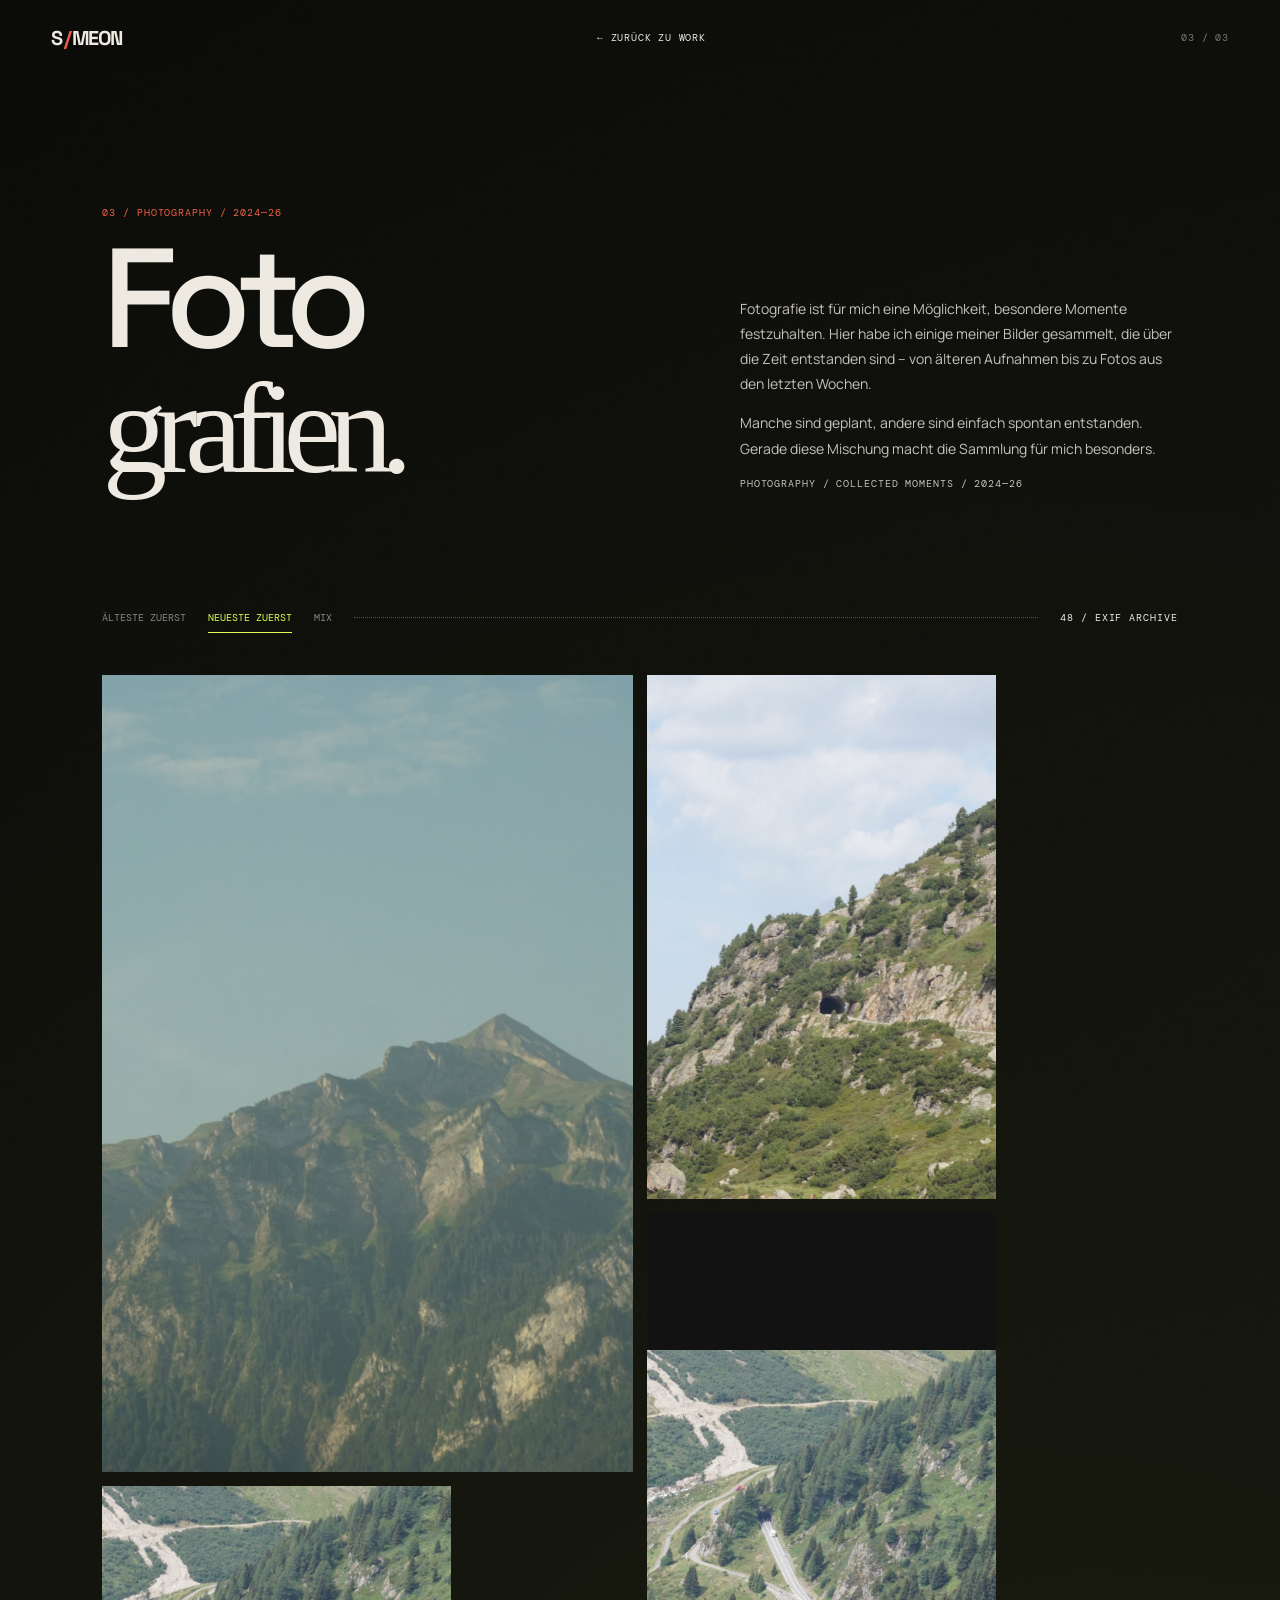
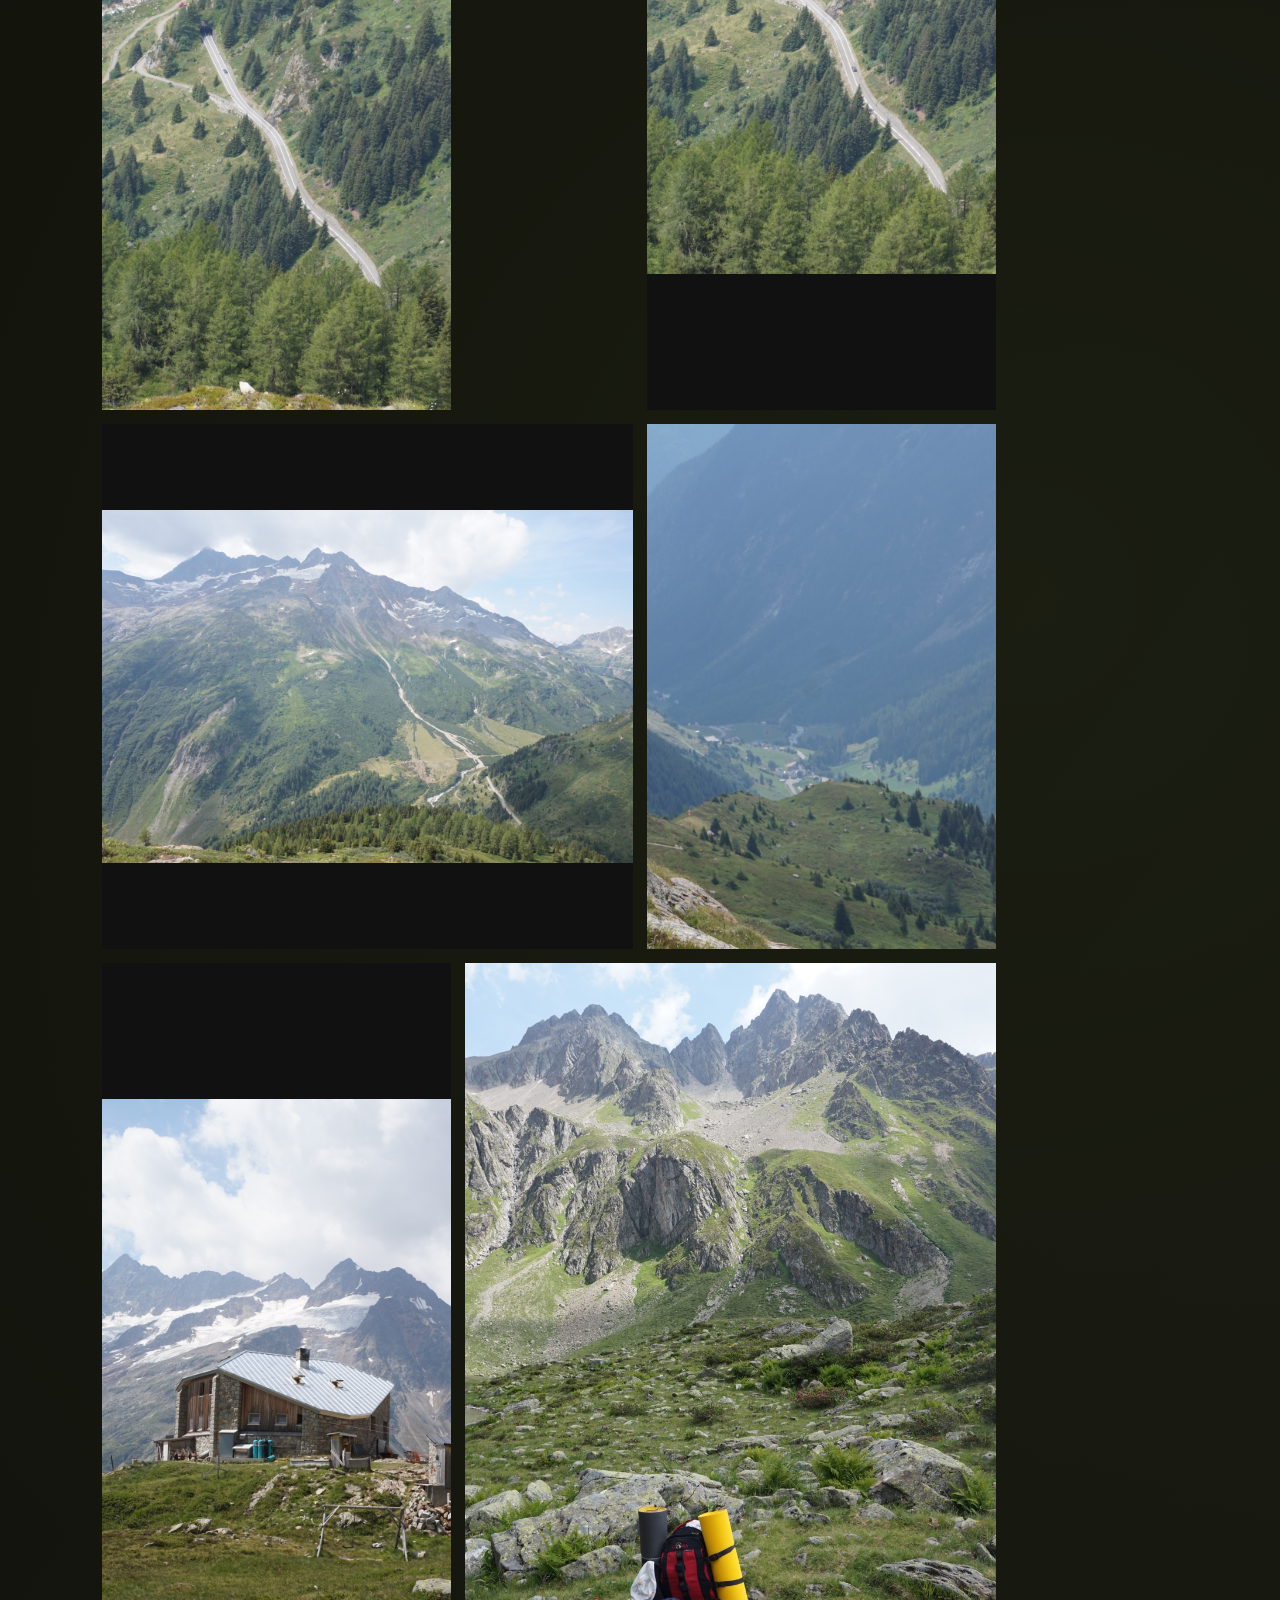
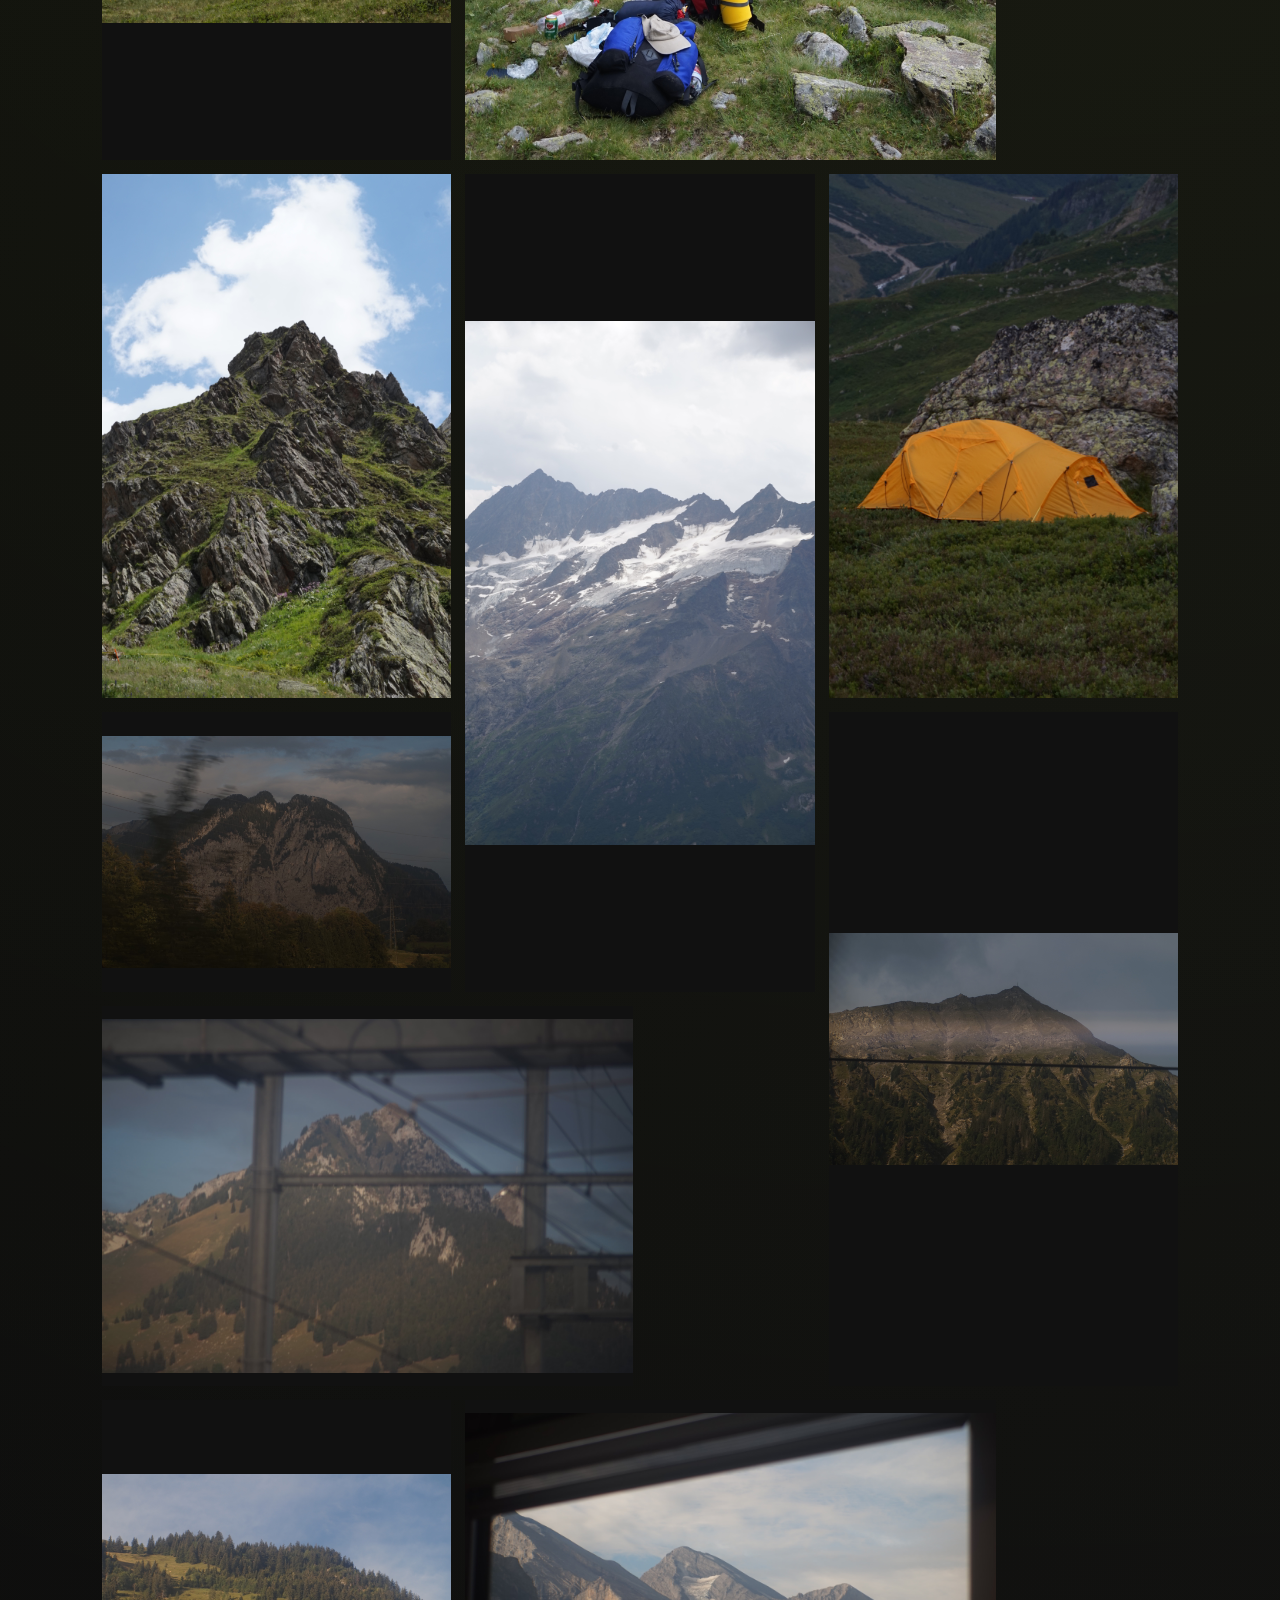
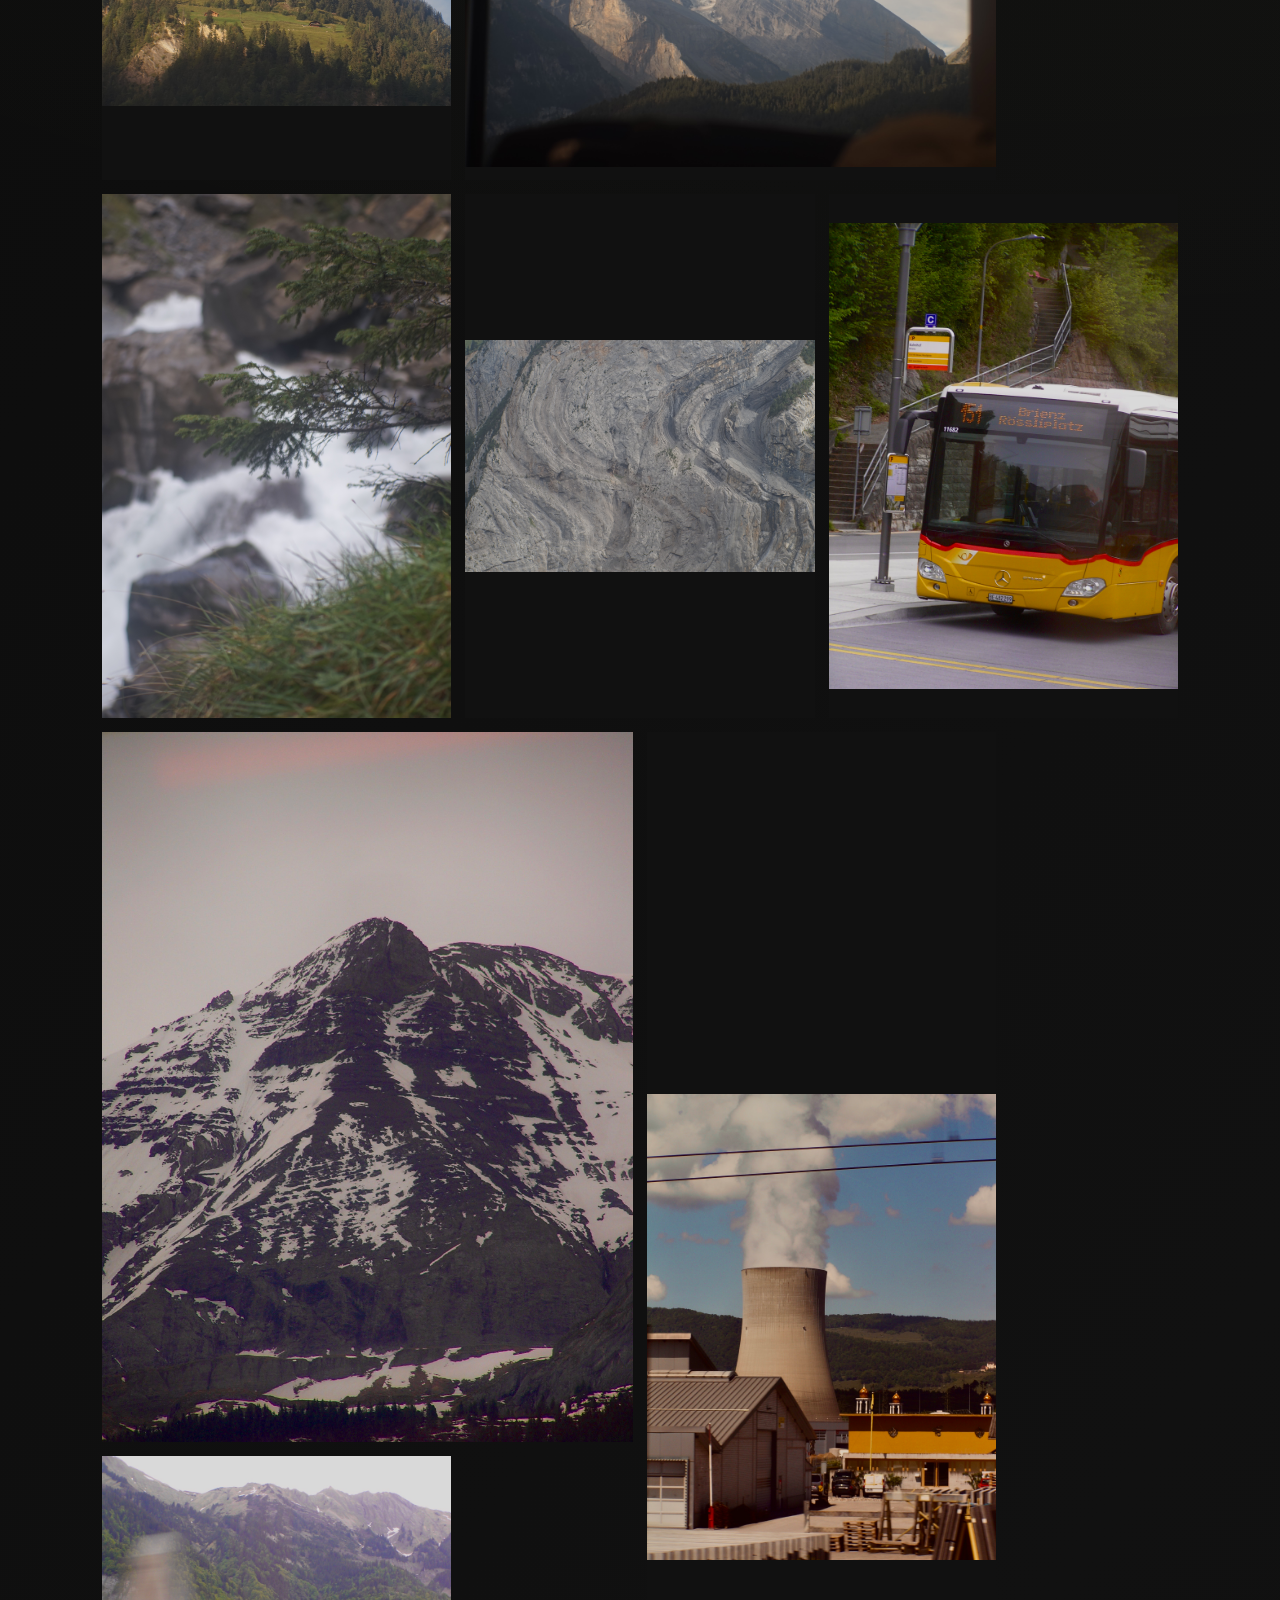
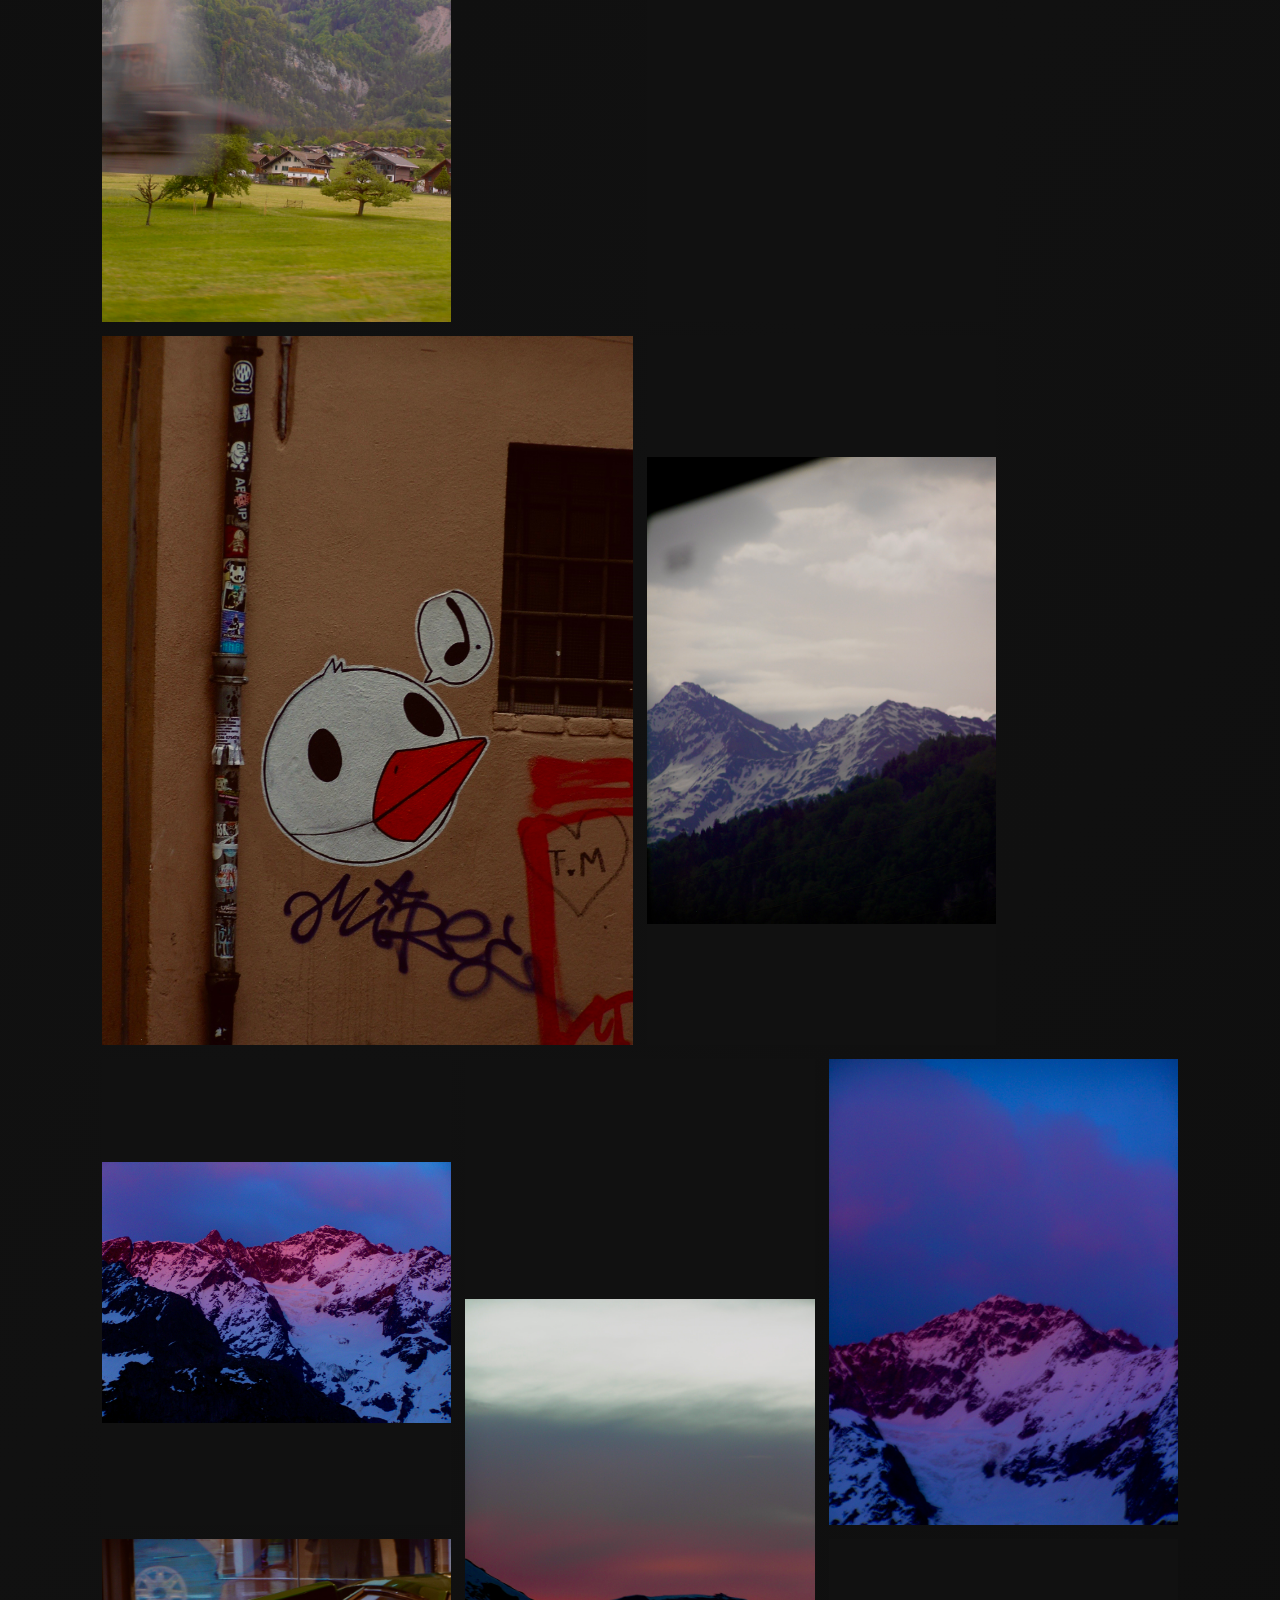
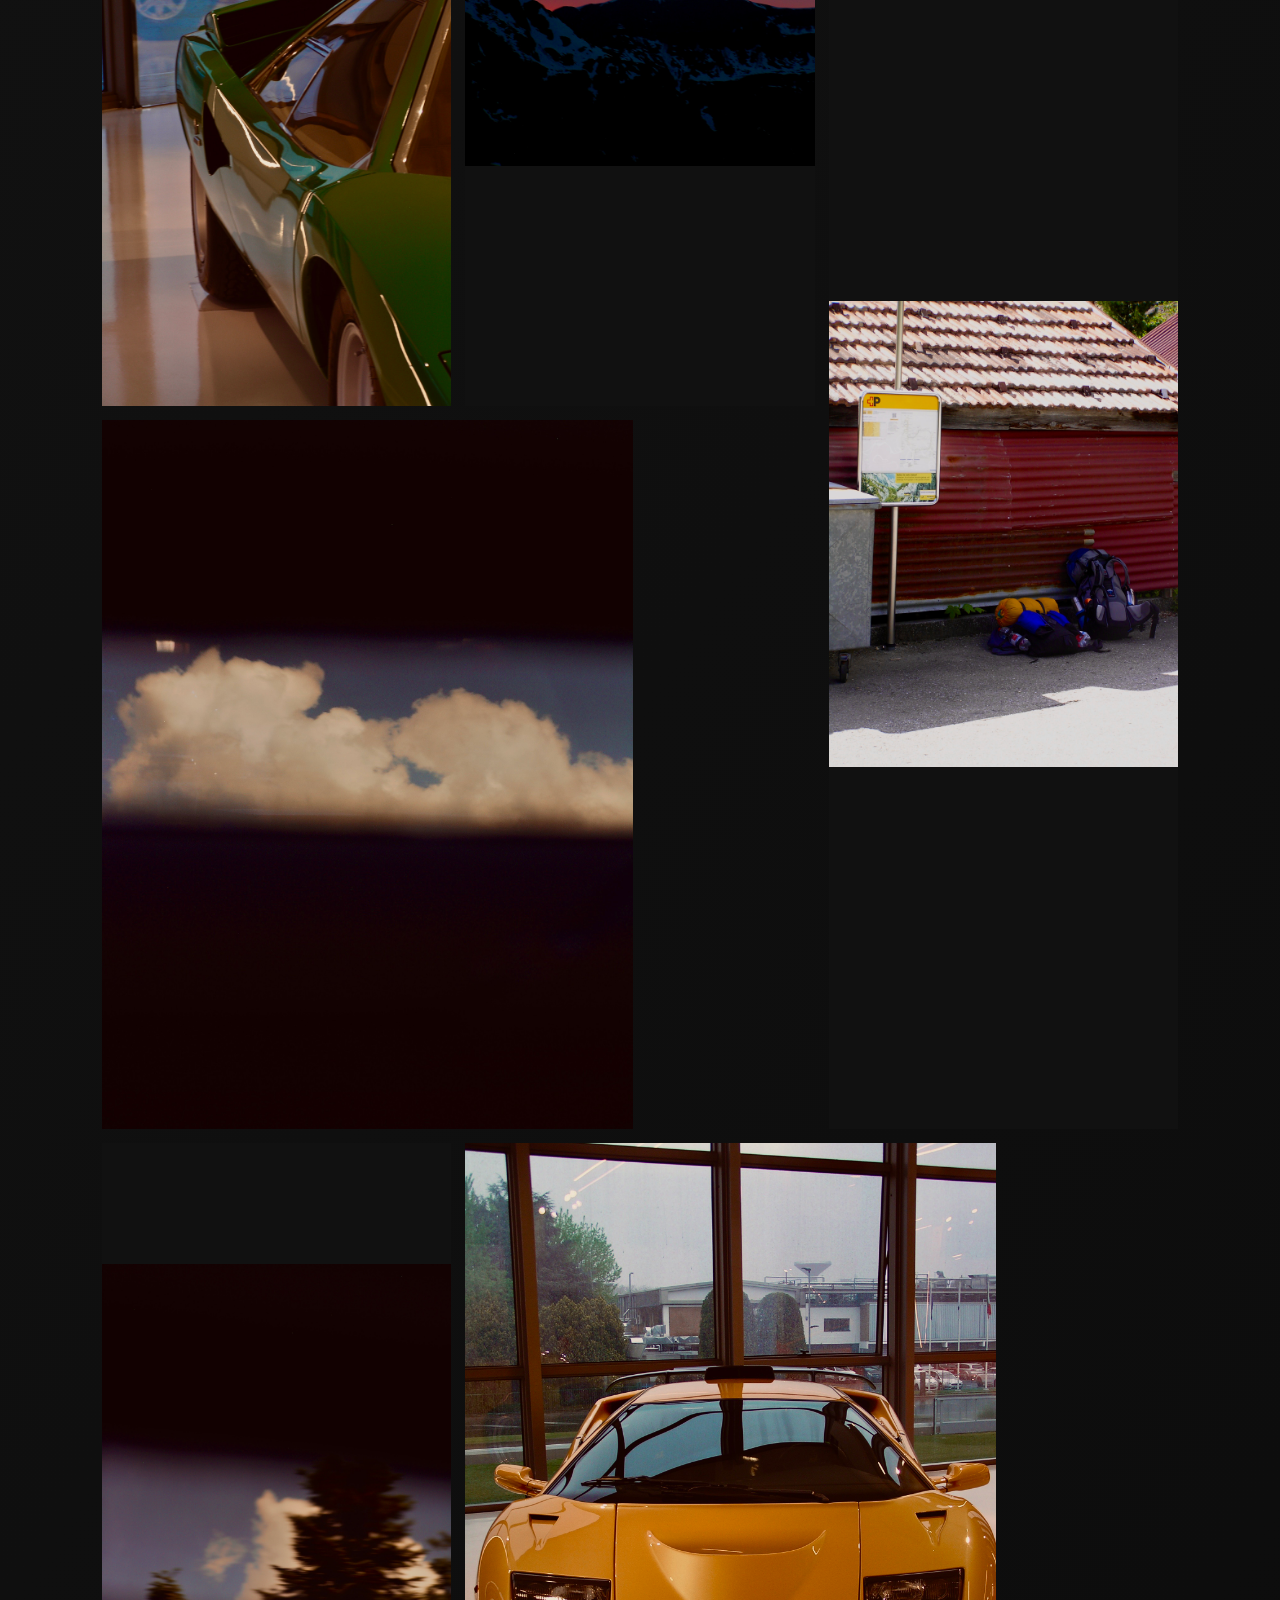
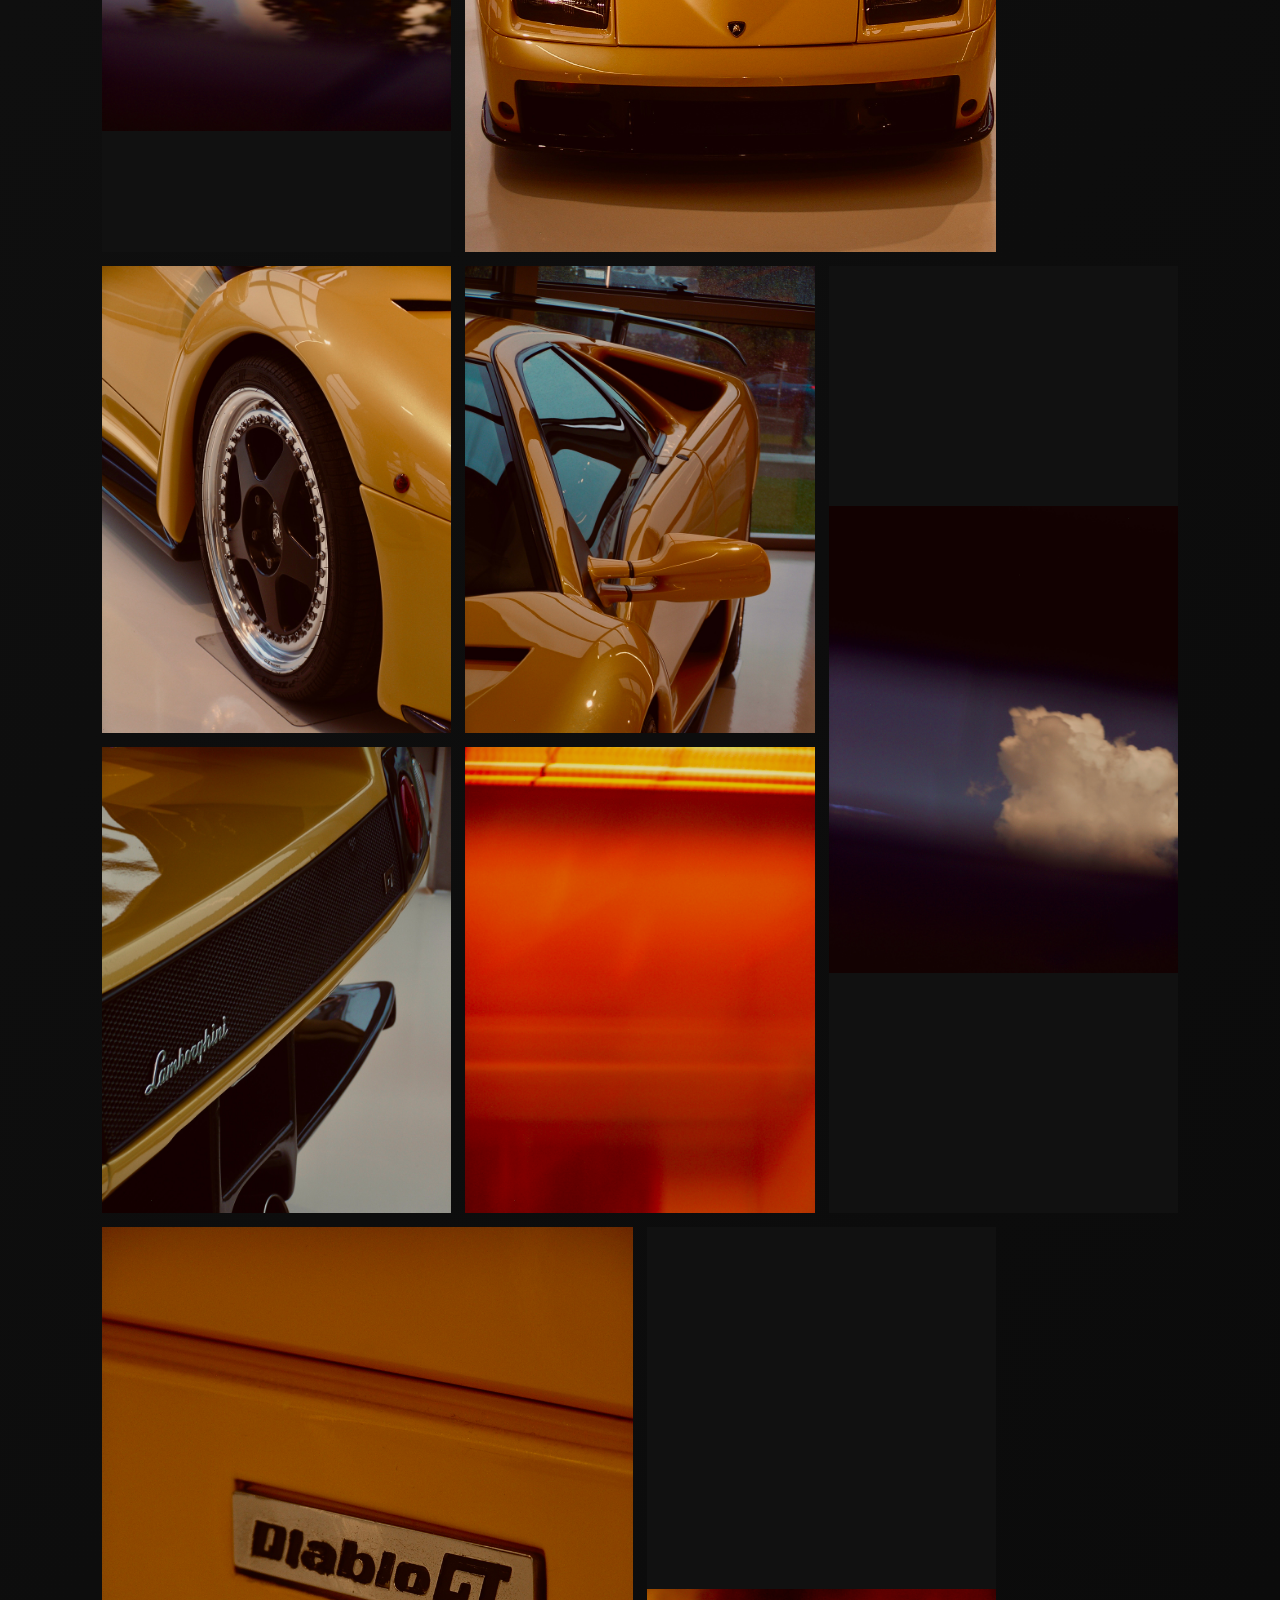
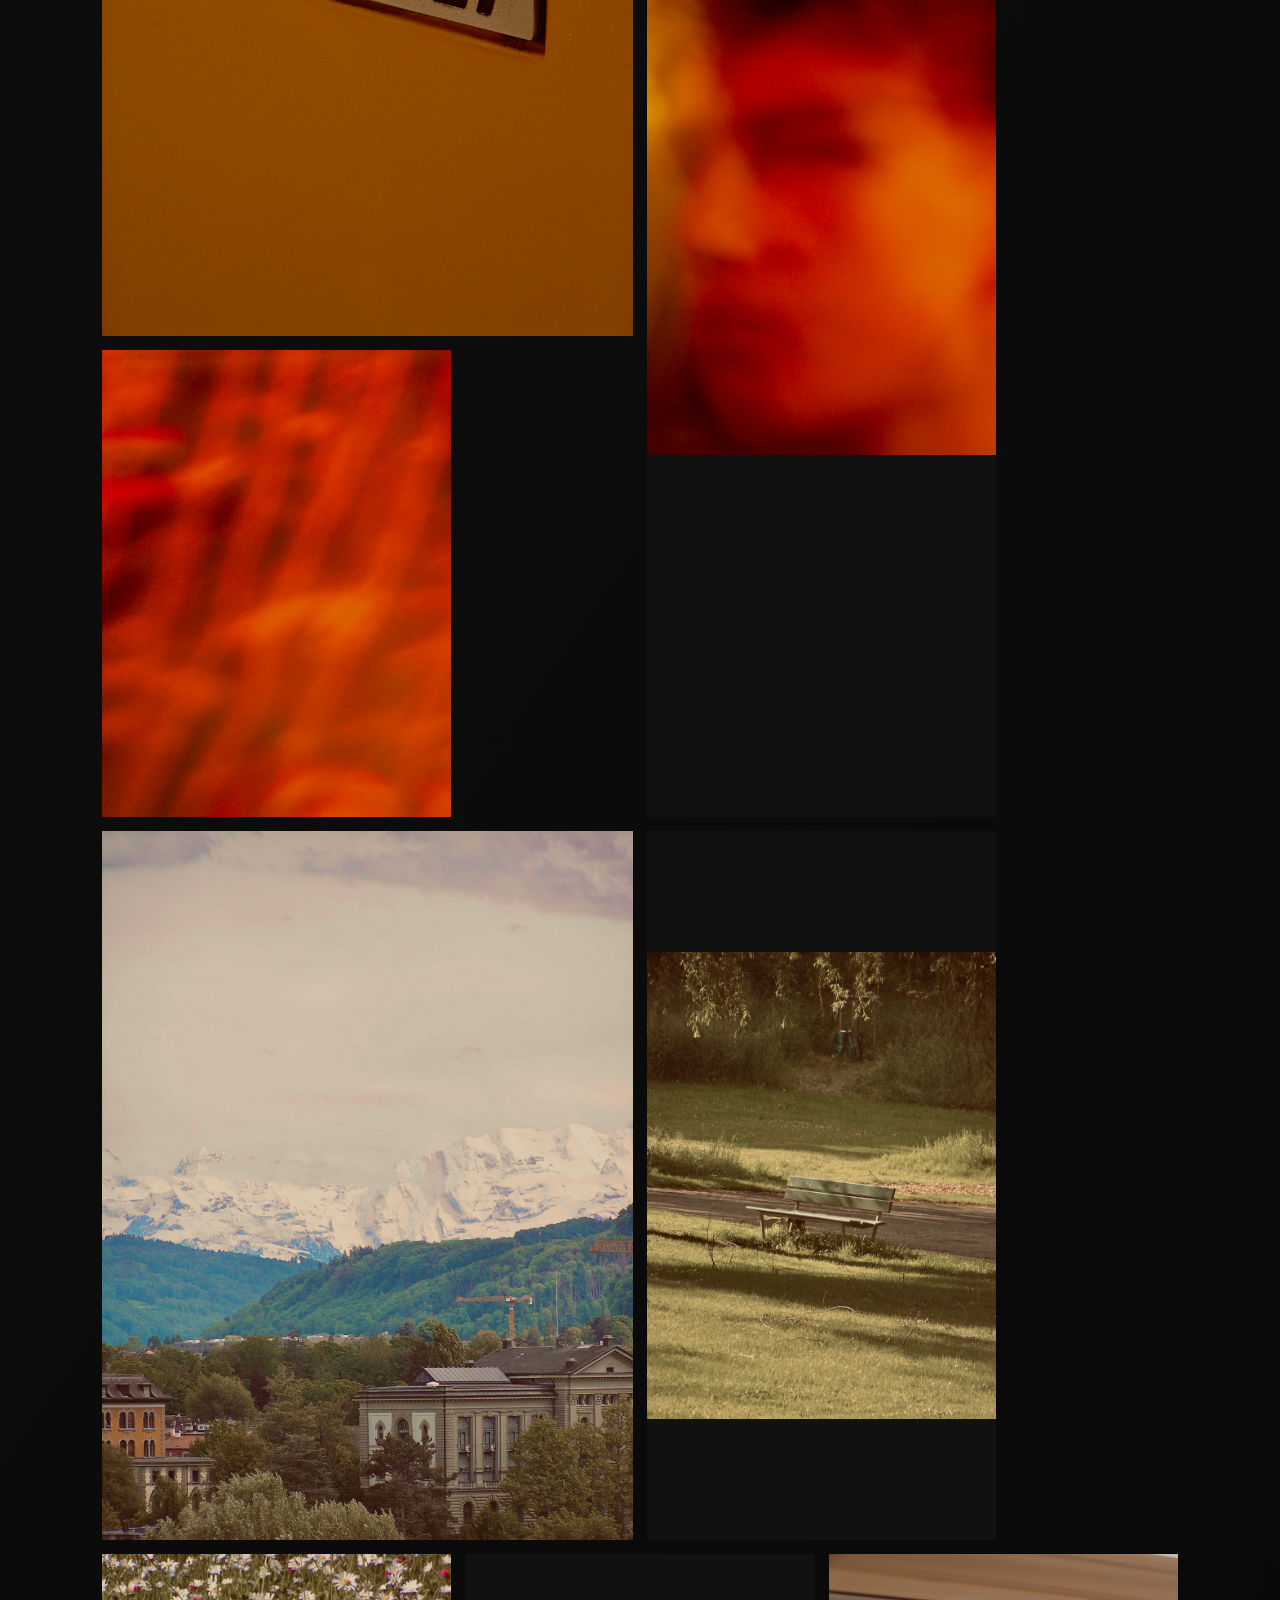
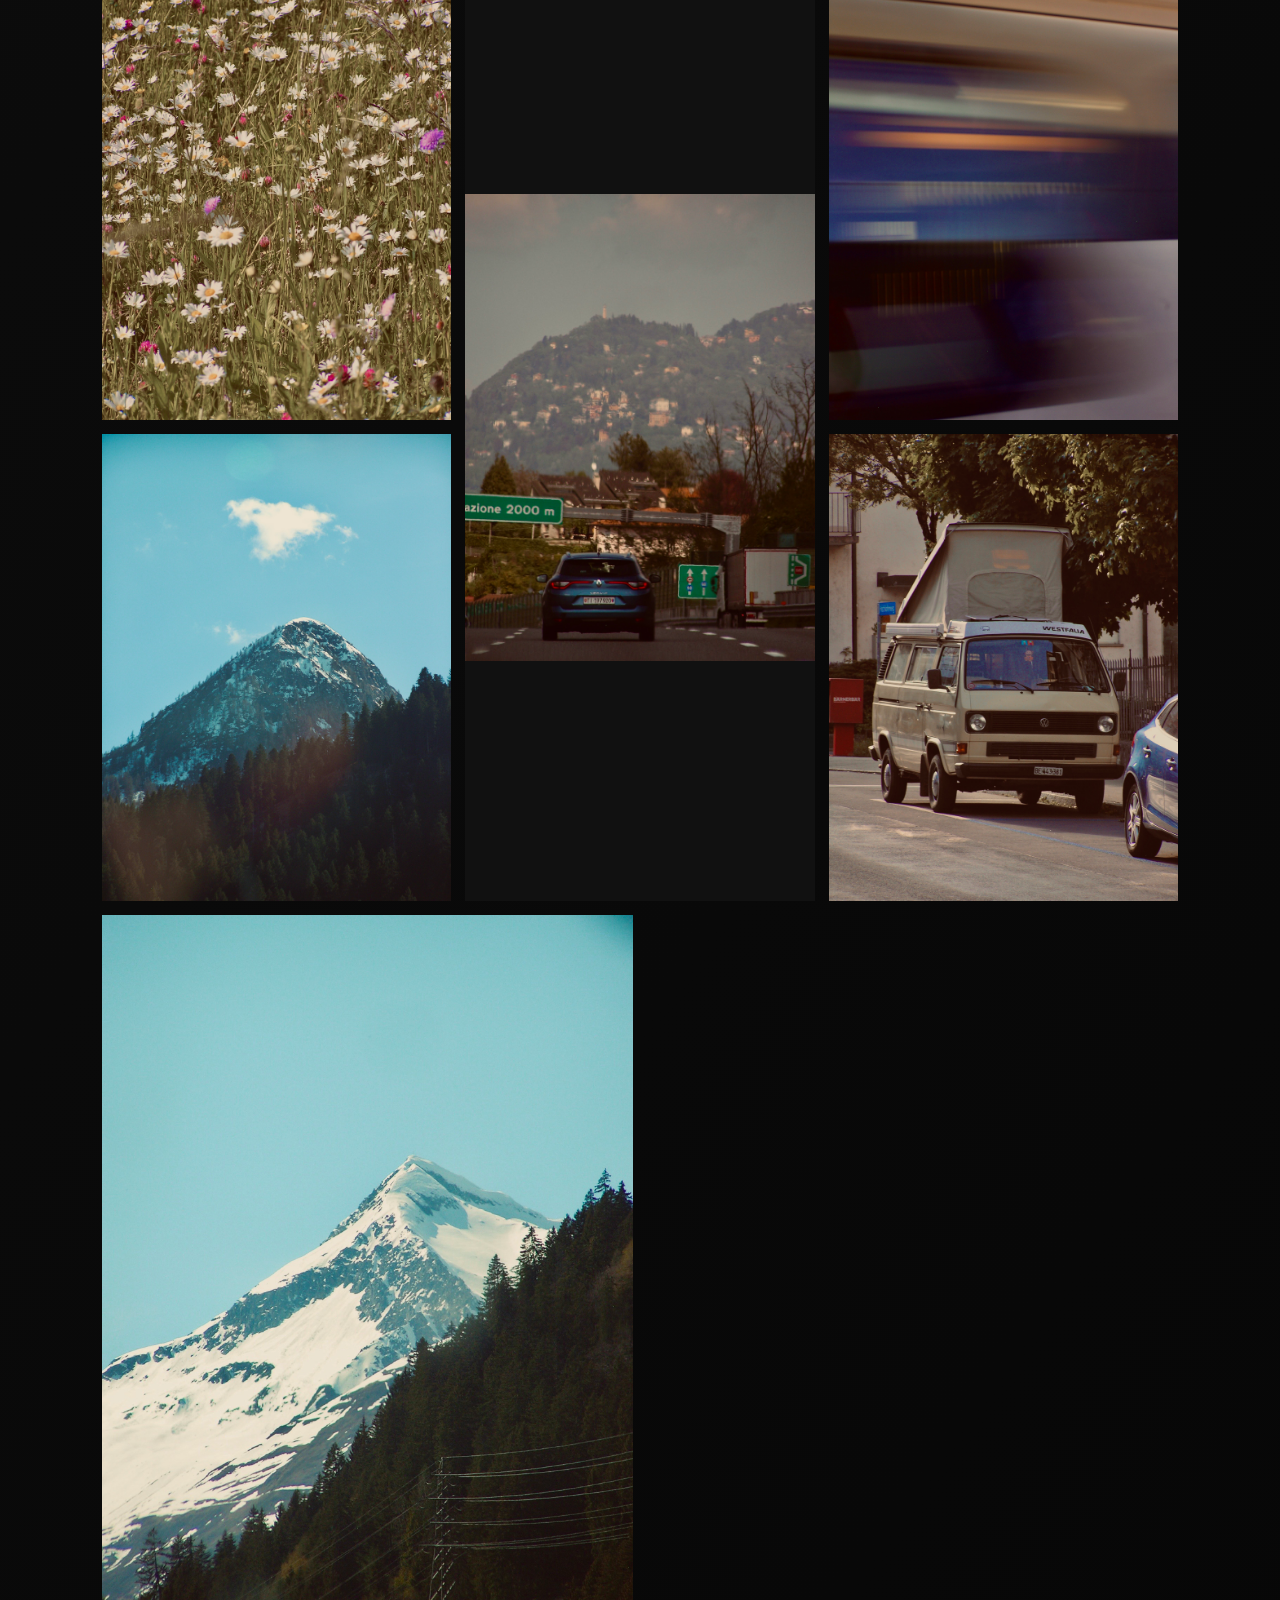
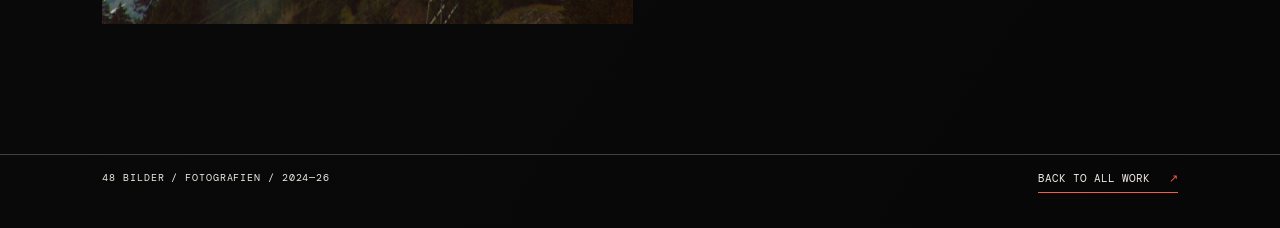
==== fotografien.html @ e1ba90d4 "Website aktualisiert" ====
<!doctype html>
<html lang="de">
<head>
  <meta charset="UTF-8">
  <meta name="viewport" content="width=device-width, initial-scale=1.0">
  <meta name="description" content="Fotografien von Simeon Staffelbach aus den Jahren 2024 bis 2026.">
  <title>Fotografien — Simeon Staffelbach</title>
  <link rel="stylesheet" href="style.css">
</head>
<body class="project-page photography-page">
  <div class="grain" aria-hidden="true"></div>
  <header class="site-header">
    <a class="wordmark" href="index.html#top" aria-label="Simeon Startseite">S<span>/</span>MEON</a>
    <a class="back-link" href="index.html#work">← zurück zu work</a>
    <span class="header-note">03 / 03</span>
  </header>
  <main>
    <section class="project-hero section-pad photography-hero">
      <div class="project-page-title reveal visible"><p class="eyebrow">03 / photography / 2024—26</p><h1>Foto<br><em>grafien.</em></h1></div>
      <div class="project-page-intro reveal visible"><p>Fotografie ist für mich eine Möglichkeit, besondere Momente festzuhalten. Hier habe ich einige meiner Bilder gesammelt, die über die Zeit entstanden sind – von älteren Aufnahmen bis zu Fotos aus den letzten Wochen.</p><p>Manche sind geplant, andere sind einfach spontan entstanden. Gerade diese Mischung macht die Sammlung für mich besonders.</p><p class="mono">photography / collected moments / 2024—26</p></div>
    </section>
    <div class="archive-controls section-pad" role="tablist" aria-label="Fotografien sortieren">
      <button class="archive-tab" type="button" data-archive-sort="oldest" role="tab" aria-selected="false">älteste zuerst</button>
      <button class="archive-tab is-active" type="button" data-archive-sort="newest" role="tab" aria-selected="true">neueste zuerst</button>
      <button class="archive-tab" type="button" data-archive-sort="mix" role="tab" aria-selected="false">mix</button>
      <span class="controls-line"></span><span class="mono">48 / EXIF ARCHIVE</span>
    </div>
    <section class="collage photography-collage section-pad" aria-label="Fotografien aus den Jahren 2024 bis 2026">
      <div class="collage-grid">
        <figure class="collage-item collage-feature"><img src="img/2024-26/DSC03695.JPG" alt="Fotografie aus der Sammlung" loading="eager"></figure>
        <figure class="collage-item"><img src="img/2024-26/DSC03718.JPG" alt="Fotografie aus der Sammlung" loading="lazy"></figure>
        <figure class="collage-item collage-tall"><img src="img/2024-26/DSC03721.JPG" alt="Fotografie aus der Sammlung" loading="lazy"></figure>
        <figure class="collage-item"><img src="img/2024-26/DSC03722.JPG" alt="Fotografie aus der Sammlung" loading="lazy"></figure>
        <figure class="collage-item collage-wide"><img src="img/2024-26/DSC03734.JPG" alt="Fotografie aus der Sammlung" loading="lazy"></figure>
        <figure class="collage-item"><img src="img/2024-26/DSC03738.JPG" alt="Fotografie aus der Sammlung" loading="lazy"></figure>
        <figure class="collage-item"><img src="img/2024-26/DSC03740.JPG" alt="Fotografie aus der Sammlung" loading="lazy"></figure>
        <figure class="collage-item collage-wide"><img src="img/2024-26/DSC03747.JPG" alt="Fotografie aus der Sammlung" loading="lazy"></figure>
        <figure class="collage-item"><img src="img/2024-26/DSC03765.JPG" alt="Fotografie aus der Sammlung" loading="lazy"></figure>
        <figure class="collage-item collage-tall"><img src="img/2024-26/DSC03772.JPG" alt="Fotografie aus der Sammlung" loading="lazy"></figure>
        <figure class="collage-item"><img src="img/2024-26/DSC03783.JPG" alt="Fotografie aus der Sammlung" loading="lazy"></figure>
        <figure class="collage-item collage-wide"><img src="img/2024-26/DSC04779.JPG" alt="Fotografie aus der Sammlung" loading="lazy"></figure>
        <figure class="collage-item"><img src="img/2024-26/DSC04786.JPG" alt="Fotografie aus der Sammlung" loading="lazy"></figure>
        <figure class="collage-item collage-tall"><img src="img/2024-26/DSC04787.JPG" alt="Fotografie aus der Sammlung" loading="lazy"></figure>
        <figure class="collage-item"><img src="img/2024-26/DSC04796.JPG" alt="Fotografie aus der Sammlung" loading="lazy"></figure>
        <figure class="collage-item collage-wide"><img src="img/2024-26/DSC04802.JPG" alt="Fotografie aus der Sammlung" loading="lazy"></figure>
        <figure class="collage-item"><img src="img/2024-26/DSC04819.JPG" alt="Fotografie aus der Sammlung" loading="lazy"></figure>
        <figure class="collage-item"><img src="img/2024-26/DSC05130.JPG" alt="Fotografie aus der Sammlung" loading="lazy"></figure>
        <figure class="collage-item collage-wide"><img src="img/2024-26/P1010003.jpg" alt="Fotografie aus der Sammlung" loading="lazy"></figure>
        <figure class="collage-item"><img src="img/2024-26/P1010005.jpg" alt="Fotografie aus der Sammlung" loading="lazy"></figure>
        <figure class="collage-item collage-tall"><img src="img/2024-26/P1010008.jpg" alt="Fotografie aus der Sammlung" loading="lazy"></figure>
        <figure class="collage-item"><img src="img/2024-26/P1010018.jpg" alt="Fotografie aus der Sammlung" loading="lazy"></figure>
        <figure class="collage-item collage-wide"><img src="img/2024-26/P1010022.jpg" alt="Fotografie aus der Sammlung" loading="lazy"></figure>
        <figure class="collage-item"><img src="img/2024-26/P1010022_2.jpg" alt="Fotografie aus der Sammlung" loading="lazy"></figure>
        <figure class="collage-item"><img src="img/2024-26/P1010026.jpg" alt="Fotografie aus der Sammlung" loading="lazy"></figure>
        <figure class="collage-item collage-tall"><img src="img/2024-26/P1010029_2.jpg" alt="Fotografie aus der Sammlung" loading="lazy"></figure>
        <figure class="collage-item"><img src="img/2024-26/P1010031.jpg" alt="Fotografie aus der Sammlung" loading="lazy"></figure>
        <figure class="collage-item collage-wide"><img src="img/2024-26/P1010034.jpg" alt="Fotografie aus der Sammlung" loading="lazy"></figure>
        <figure class="collage-item"><img src="img/2024-26/P1010041.jpg" alt="Fotografie aus der Sammlung" loading="lazy"></figure>
        <figure class="collage-item collage-tall"><img src="img/2024-26/P1010042.jpg" alt="Fotografie aus der Sammlung" loading="lazy"></figure>
        <figure class="collage-item"><img src="img/2024-26/P1010048_2.jpg" alt="Fotografie aus der Sammlung" loading="lazy"></figure>
        <figure class="collage-item collage-wide"><img src="img/2024-26/P1010050.jpg" alt="Fotografie aus der Sammlung" loading="lazy"></figure>
        <figure class="collage-item"><img src="img/2024-26/P1010051.jpg" alt="Fotografie aus der Sammlung" loading="lazy"></figure>
        <figure class="collage-item"><img src="img/2024-26/P1010052.jpg" alt="Fotografie aus der Sammlung" loading="lazy"></figure>
        <figure class="collage-item collage-tall"><img src="img/2024-26/P1010053_2.jpg" alt="Fotografie aus der Sammlung" loading="lazy"></figure>
        <figure class="collage-item"><img src="img/2024-26/P1010054.jpg" alt="Fotografie aus der Sammlung" loading="lazy"></figure>
        <figure class="collage-item collage-wide"><img src="img/2024-26/P1010056.jpg" alt="Fotografie aus der Sammlung" loading="lazy"></figure>
        <figure class="collage-item"><img src="img/2024-26/P1010073.jpg" alt="Fotografie aus der Sammlung" loading="lazy"></figure>
        <figure class="collage-item collage-tall"><img src="img/2024-26/P1010075.jpg" alt="Fotografie aus der Sammlung" loading="lazy"></figure>
        <figure class="collage-item"><img src="img/2024-26/P1010079.jpg" alt="Fotografie aus der Sammlung" loading="lazy"></figure>
        <figure class="collage-item collage-wide"><img src="img/2024-26/P1010097-2.jpg" alt="Fotografie aus der Sammlung" loading="lazy"></figure>
        <figure class="collage-item"><img src="img/2024-26/P1010110-2.jpg" alt="Fotografie aus der Sammlung" loading="lazy"></figure>
        <figure class="collage-item"><img src="img/2024-26/P1010113.jpg" alt="Fotografie aus der Sammlung" loading="lazy"></figure>
        <figure class="collage-item collage-tall"><img src="img/2024-26/P1010127.jpg" alt="Fotografie aus der Sammlung" loading="lazy"></figure>
        <figure class="collage-item"><img src="img/2024-26/P1010138.jpg" alt="Fotografie aus der Sammlung" loading="lazy"></figure>
        <figure class="collage-item collage-wide"><img src="img/2024-26/P1010146.jpg" alt="Fotografie aus der Sammlung" loading="lazy"></figure>
        <figure class="collage-item"><img src="img/2024-26/P1010147.jpg" alt="Fotografie aus der Sammlung" loading="lazy"></figure>
        <figure class="collage-item"><img src="img/2024-26/P1010158.jpg" alt="Fotografie aus der Sammlung" loading="lazy"></figure>
      </div>
    </section>
    <section class="project-end section-pad"><span class="mono">48 bilder / fotografien / 2024—26</span><a class="text-link" href="index.html#work">back to all work <span>↗</span></a></section>
  </main>
  <script src="script.js"></script>
</body>
</html>
---- style.css ----
@import url('https://fonts.googleapis.com/css2?family=DM+Mono:wght@400;500&family=Manrope:wght@400;500;600;700;800&family=Space+Grotesk:wght@400;500;600;700&display=swap');

:root{--ink:#151515;--paper:#eeeae1;--acid:#d9ff4f;--coral:#f15e43;--muted:#77746e;--line:rgba(21,21,21,.18);--mono:'DM Mono',monospace;--display:'Space Grotesk',sans-serif;--body:'Manrope',sans-serif}
*{box-sizing:border-box}html{scroll-behavior:smooth}body{margin:0;background:var(--paper);color:var(--ink);font-family:var(--body);overflow-x:hidden}.grain{position:fixed;inset:-50%;z-index:10;pointer-events:none;opacity:.045;background-image:url("data:image/svg+xml,%3Csvg viewBox='0 0 180 180' xmlns='http://www.w3.org/2000/svg'%3E%3Cfilter id='noise'%3E%3CfeTurbulence type='fractalNoise' baseFrequency='.9' numOctaves='4' stitchTiles='stitch'/%3E%3C/filter%3E%3Crect width='100%25' height='100%25' filter='url(%23noise)' opacity='.5'/%3E%3C/svg%3E");transform:rotate(10deg)}a{color:inherit;text-decoration:none}.site-header{height:76px;padding:0 4vw;display:flex;align-items:center;justify-content:space-between;border-bottom:1px solid var(--line);font-family:var(--mono);font-size:10px;letter-spacing:.08em;text-transform:uppercase}.wordmark{font-family:var(--display);font-weight:700;font-size:20px;letter-spacing:-.08em}.wordmark span{color:var(--coral);padding:0 2px}.nav{display:flex;gap:28px}.nav a,.header-note{transition:opacity .2s}.nav a:hover,.header-note:hover{opacity:.5}.header-note{color:var(--muted)}.header-note span{font-size:15px;color:var(--coral)}.section-pad{padding:0 8vw}.hero{min-height:calc(100vh - 76px);position:relative;display:grid;grid-template-columns:1fr 1fr;align-items:center;padding-top:7vh;padding-bottom:9vh}.hero-copy{position:relative;z-index:2;margin-top:-4vh}.eyebrow,.project-type,.mono,.art-label,.method-coordinate{font-family:var(--mono);font-size:10px;letter-spacing:.09em;text-transform:uppercase}.eyebrow{color:var(--coral);margin:0 0 25px}.eyebrow span{color:var(--ink);padding:0 5px}.hero h1,.section-heading h2,.method-copy h2,.contact h2{font-family:var(--display);font-weight:500;font-size:clamp(58px,9.8vw,150px);line-height:.82;letter-spacing:-.085em;margin:0}.hero h1 em,.section-heading h2 em,.method-copy h2 em,.contact h2 em{font-family:Georgia,serif;font-weight:400;letter-spacing:-.07em}.hero-intro{max-width:280px;margin:38px 0 0 8px;font-size:13px;line-height:1.6;color:#4e4c47}.scroll-cue{display:flex;align-items:center;gap:12px;margin:64px 0 0 8px;font-family:var(--mono);font-size:10px;text-transform:uppercase;letter-spacing:.08em}.scroll-line{display:inline-block;width:48px;height:1px;background:var(--coral)}.hero-art{width:min(38vw,520px);height:min(53vw,650px);min-height:420px;max-height:650px;background:var(--acid);position:relative;justify-self:end;overflow:hidden;transform:rotate(3deg);box-shadow:18px 18px 0 var(--coral)}.art-label{position:absolute;left:24px;top:20px;z-index:2}.label-bottom{top:auto;bottom:22px;font-size:11px;line-height:1.6}.label-bottom span{font-family:var(--body);font-size:12px;letter-spacing:0;text-transform:none}.art-coordinate{position:absolute;right:22px;top:29%;font:10px var(--mono);line-height:1.6;writing-mode:vertical-rl}.art-shape{position:absolute}.circle{width:64%;aspect-ratio:1;background:var(--coral);border-radius:50%;top:18%;left:17%;mix-blend-mode:multiply}.ring{width:87%;aspect-ratio:1;border:3px solid var(--ink);border-radius:50%;top:5%;left:-23%;opacity:.75}.diagonal{height:150%;width:16%;background:var(--ink);top:-25%;left:47%;transform:rotate(27deg)}.square{width:27%;aspect-ratio:1;background:var(--ink);bottom:16%;right:12%}.art-line{position:absolute;background:var(--ink);height:1px;width:150%;transform:rotate(-25deg);opacity:.45}.line-a{top:61%;left:-20%}.line-b{top:64%;left:-25%;transform:rotate(-25deg) translateY(12px)}.hero-index{position:absolute;bottom:30px;left:8vw;font:10px var(--mono)}.hero-index span{color:var(--coral);padding:0 8px}.ticker{background:var(--ink);color:var(--acid);overflow:hidden;white-space:nowrap;padding:17px 0;font:500 12px var(--mono);letter-spacing:.1em}.ticker-track{display:flex;gap:50px;width:max-content;animation:marquee 24s linear infinite}.ticker-track span{padding-right:50px}@keyframes marquee{to{transform:translateX(-50%)}}.work{padding-top:150px;padding-bottom:180px}.section-heading{display:grid;grid-template-columns:1fr 1.4fr 1fr;align-items:end;border-bottom:1px solid var(--line);padding-bottom:42px}.section-heading .eyebrow{align-self:start}.section-heading h2{font-size:clamp(48px,7vw,100px)}.heading-note{font-size:12px;line-height:1.5;max-width:190px;justify-self:end;color:var(--muted);margin:0}.project-grid{display:grid;grid-template-columns:1.2fr .8fr;column-gap:7vw;row-gap:110px;margin-top:90px}.project-wide{grid-column:1/-1;width:67%}.project-offset{margin-left:18%}.project-third{margin-top:-40px}.project-visual{display:block;position:relative;overflow:hidden;height:clamp(250px,37vw,500px);background:var(--coral);transition:transform .4s}.project-visual:hover{transform:translate(-8px,-8px)}.project-number{position:absolute;top:18px;left:20px;font:11px var(--mono)}.visual-word{position:absolute;font:700 clamp(42px,6vw,85px)/.78 var(--display);letter-spacing:-.1em;bottom:9%;left:8%;color:var(--ink)}.visual-caption{position:absolute;bottom:17px;right:18px;font:10px var(--mono);text-transform:uppercase}.visual-one{background:var(--acid)}.visual-one:after{content:'';position:absolute;width:45%;aspect-ratio:1;border:1px solid var(--ink);border-radius:50%;right:12%;top:17%;box-shadow:0 0 0 32px var(--coral),0 0 0 64px var(--acid),0 0 0 65px var(--ink)}.visual-two{height:clamp(230px,30vw,400px);background:var(--ink);color:var(--paper)}.visual-circle{display:block;position:absolute;width:58%;aspect-ratio:1;border-radius:50%;background:var(--acid);top:18%;left:21%;mix-blend-mode:screen}.visual-two:after{content:'still / moving';position:absolute;top:48%;left:33%;font:12px var(--mono);transform:rotate(-45deg);color:var(--coral)}.visual-three{height:clamp(240px,28vw,370px);background:var(--coral)}.visual-grid{position:absolute;left:15%;top:18%;font:clamp(90px,13vw,180px)/.44 var(--display);letter-spacing:-.2em}.project-meta{display:flex;justify-content:space-between;border-top:1px solid var(--ink);padding-top:13px;margin-top:14px;font:11px var(--mono)}.project-type{margin:0 0 10px;color:var(--muted);font-size:9px}.project-meta h3{font:500 19px var(--display);margin:0;letter-spacing:-.04em}.project-meta>span{color:var(--muted)}.add-note{display:flex;align-items:center;gap:15px;margin-top:96px;font:10px var(--mono);text-transform:uppercase}.plus{font:24px var(--display);color:var(--coral)}.dotted-line{height:1px;flex:1;border-top:1px dotted var(--muted)}.add-note .mono{color:var(--muted);font-size:9px}.method{background:var(--ink);color:var(--paper);display:grid;grid-template-columns:1fr 1fr;gap:9vw;align-items:center;padding-top:150px;padding-bottom:150px}.method-visual{aspect-ratio:1;max-width:530px;position:relative;border:1px solid rgba(238,234,225,.25);border-radius:50%;background:var(--coral);overflow:hidden}.method-visual:before{content:'';position:absolute;inset:12%;border:1px solid var(--ink);border-radius:50%}.method-orbit{position:absolute;border:1px solid var(--acid);width:110%;height:35%;left:-5%;top:32%;border-radius:50%;transform:rotate(-35deg)}.orbit-two{transform:rotate(35deg);border-color:var(--ink)}.method-center{position:absolute;left:43%;top:40%;font:70px Georgia;color:var(--acid)}.method-stamp{position:absolute;z-index:1;left:9%;top:14%;font:700 11px var(--mono);letter-spacing:.1em;line-height:1.1}.method-coordinate{position:absolute;right:9%;bottom:13%;font-size:9px;line-height:1.8;color:var(--ink)}.method-copy{max-width:500px}.method-copy .eyebrow{color:var(--acid)}.method-copy h2{font-size:clamp(48px,7vw,95px);margin-bottom:42px}.method-copy p:not(.eyebrow):not(.placeholder-copy){max-width:380px;font-size:14px;line-height:1.8;color:#c0bdb4}.placeholder-copy{font:10px var(--mono);color:var(--acid);border-left:1px solid var(--acid);padding-left:14px;margin-top:30px}.text-link{display:inline-block;margin-top:35px;border-bottom:1px solid var(--coral);padding-bottom:7px;font:11px var(--mono);text-transform:uppercase;color:var(--paper)}.text-link span,.email-link span{color:var(--coral);padding-left:12px}.contact{padding-top:150px;padding-bottom:30px;background:var(--acid);min-height:74vh;display:flex;flex-direction:column}.contact-top{display:flex;justify-content:space-between}.contact-top .eyebrow{color:var(--coral)}.contact h2{font-size:clamp(60px,10vw,150px);margin-top:auto}.email-link{align-self:flex-end;margin:48px 10% 90px 0;font:500 clamp(19px,2.5vw,32px) var(--display);letter-spacing:-.06em;border-bottom:2px solid var(--ink);padding-bottom:8px}.contact-footer{border-top:1px solid var(--ink);padding-top:15px;display:flex;justify-content:space-between;font:9px var(--mono);text-transform:uppercase}.reveal{opacity:0;transform:translateY(22px);transition:opacity .8s ease,transform .8s ease}.reveal.visible{opacity:1;transform:none}.reveal-delay{transition-delay:.15s}
@media(max-width:700px){.site-header{height:63px;padding:0 20px}.nav{display:none}.header-note{font-size:8px}.section-pad{padding-left:20px;padding-right:20px}.hero{min-height:auto;display:block;padding-top:80px;padding-bottom:80px}.hero-copy{margin:0}.hero h1{font-size:22vw}.hero-intro{margin-top:30px}.scroll-cue{margin-top:45px}.hero-art{width:78vw;height:105vw;min-height:0;max-height:none;margin:74px 8px 12px auto}.hero-index{left:20px;bottom:24px}.work{padding-top:90px;padding-bottom:110px}.section-heading{display:block;padding-bottom:30px}.section-heading h2{font-size:17vw;margin-bottom:30px}.heading-note{max-width:240px;margin-left:auto}.project-grid{display:block;margin-top:55px}.project{width:100%;margin:0 0 72px}.project-wide{width:100%}.project-offset{margin-left:0}.project-third{margin-top:0}.project-visual{height:78vw;max-height:390px}.visual-two,.visual-three{height:68vw;max-height:330px}.add-note{margin-top:25px}.method{display:block;padding-top:90px;padding-bottom:95px}.method-visual{width:88vw;margin:0 auto 75px}.method-copy h2{font-size:16vw;margin-bottom:32px}.contact{min-height:75vh;padding-top:75px}.contact h2{font-size:19vw;margin-top:100px}.email-link{align-self:flex-start;margin:55px 0 90px 0;font-size:6vw}.contact-footer{gap:18px;flex-wrap:wrap}.contact-footer span:last-child{width:100%}}
@media(prefers-reduced-motion:reduce){html{scroll-behavior:auto}.ticker-track{animation:none}.reveal{transition:none}}
.subheading{font:500 18px var(--display);text-transform:uppercase;letter-spacing:.04em;color:var(--acid);margin:35px 0 15px}.skills-list{display:grid;grid-template-columns:1fr 1fr;gap:9px 20px;list-style:none;padding:0;margin:0;max-width:440px;font:10px var(--mono);text-transform:uppercase;color:var(--paper)}.skills-list li:before{content:'＋';color:var(--coral);margin-right:7px}.strengths{margin-top:30px!important}.strengths strong{color:var(--acid);font-weight:400}.contact-details{align-self:flex-end;margin:48px 10% 90px 0;text-align:right}.contact-details .email-link{display:block;align-self:auto;margin:0;font-size:clamp(19px,2.5vw,32px)}.phone-link{display:block;margin-top:15px;font:11px var(--mono)}
@media(max-width:700px){.skills-list{gap:10px 12px;font-size:9px}.contact-details{align-self:flex-start;margin:55px 0 90px;text-align:left}.contact-details .email-link{font-size:6vw}}
.project-controls{display:flex;align-items:center;gap:18px;margin-top:28px;font:10px var(--mono);text-transform:uppercase}.project-tab{border:0;border-bottom:1px solid transparent;background:transparent;color:var(--muted);cursor:pointer;font:inherit;padding:8px 0;text-transform:uppercase}.project-tab.is-active{border-color:var(--coral);color:var(--ink)}.controls-line{height:1px;flex:1;border-top:1px dotted var(--muted)}.project-grid.is-sorting .project{animation:project-swap .35s ease}@keyframes project-swap{from{opacity:.2;transform:translateY(12px)}to{opacity:1;transform:none}}.project-detail{background:#080808;color:var(--paper);padding-top:150px;padding-bottom:170px;background-image:radial-gradient(circle at 80% 15%,rgba(217,255,79,.08),transparent 24%),linear-gradient(125deg,#080808 0%,#111 48%,#070707 100%)}.detail-heading{display:flex;align-items:flex-end;justify-content:space-between;border-bottom:1px solid rgba(238,234,225,.25);padding-bottom:42px}.detail-heading .eyebrow{color:var(--acid)}.detail-heading h2{font:500 clamp(55px,8vw,120px)/.8 var(--display);letter-spacing:-.085em;margin:0}.detail-heading h2 em{font:400 .95em Georgia,serif}.detail-intro{max-width:610px;margin:45px 0 75px auto;font-size:14px;line-height:1.8;color:#c5c1b9}.photo-gallery{display:grid;grid-template-columns:repeat(12,1fr);gap:18px;align-items:start}.gallery-photo{grid-column:span 4;margin:0}.gallery-photo.gallery-tall{grid-row:span 2}.gallery-photo.gallery-wide{grid-column:span 6}.gallery-photo img{display:block;width:100%;height:clamp(240px,32vw,490px);object-fit:cover;background:#191919;transition:filter .4s,transform .4s}.gallery-photo.gallery-tall img{height:clamp(390px,50vw,760px)}.gallery-photo.gallery-wide img{height:clamp(230px,28vw,430px)}.gallery-photo img[src]:not([src=""]){color:transparent}.gallery-photo:hover img{filter:brightness(1.1);transform:scale(.985)}.gallery-photo figcaption{font:9px var(--mono);text-transform:uppercase;color:#89857e;margin-top:10px}.image-note{color:#89857e;font-size:9px;margin:70px 0 0}.method{background-color:#080808;background-image:radial-gradient(circle at 18% 70%,rgba(241,94,67,.09),transparent 28%),radial-gradient(circle at 88% 20%,rgba(217,255,79,.06),transparent 24%),linear-gradient(135deg,#070707,#121212 55%,#080808)}.method-visual{transform-style:preserve-3d;transition:transform .25s ease-out;will-change:transform}.method-visual .method-orbit,.method-visual .method-center,.method-visual .method-stamp,.method-visual .method-coordinate{transform:translateZ(24px)}.method-visual .method-center{transition:transform .25s ease-out}.grain{opacity:.018}
@media(max-width:700px){.project-controls{gap:12px;flex-wrap:wrap;margin-top:20px}.project-controls .controls-line{display:none}.project-controls .mono{width:100%;font-size:8px}.project-detail{padding-top:90px;padding-bottom:100px}.detail-heading{display:block;padding-bottom:30px}.detail-heading h2{font-size:16vw;margin-top:32px}.detail-intro{margin:35px 0 55px;font-size:13px}.photo-gallery{grid-template-columns:1fr 1fr;gap:12px}.gallery-photo,.gallery-photo.gallery-wide{grid-column:span 1}.gallery-photo.gallery-tall{grid-row:span 1}.gallery-photo img,.gallery-photo.gallery-tall img,.gallery-photo.gallery-wide img{height:58vw}.gallery-photo:nth-child(1),.gallery-photo:nth-child(4),.gallery-photo:nth-child(7),.gallery-photo:nth-child(8){grid-column:span 2}.gallery-photo:nth-child(1) img,.gallery-photo:nth-child(4) img,.gallery-photo:nth-child(7) img,.gallery-photo:nth-child(8) img{height:105vw}.image-note{line-height:1.6;margin-top:45px}}
.gallery-photo img.is-missing{opacity:0;background:linear-gradient(135deg,var(--coral),var(--acid));min-height:100%}.gallery-photo:has(img.is-missing){background:linear-gradient(135deg,var(--coral),var(--acid));position:relative}.gallery-photo:has(img.is-missing):after{content:'bild hier einsetzen';position:absolute;left:15px;bottom:34px;color:var(--ink);font:10px var(--mono);text-transform:uppercase}
.create-project-button{width:100%;border:0;color:var(--paper);font:inherit;text-align:left;cursor:pointer}.create-project-button .visual-word{color:var(--acid)}.create-project-button:hover .visual-word{color:var(--paper)}.project-modal{display:none;position:fixed;inset:0;z-index:20;align-items:center;justify-content:center;padding:24px}.project-modal.is-open{display:flex}.project-modal-backdrop{position:absolute;inset:0;background:rgba(8,8,8,.78);backdrop-filter:blur(8px)}.project-form{position:relative;width:min(100%,560px);padding:42px;background:var(--acid);color:var(--ink);box-shadow:14px 14px 0 var(--coral)}.modal-close{position:absolute;top:15px;right:20px;border:0;background:none;font:32px var(--display);cursor:pointer}.project-form h2{font:500 clamp(48px,7vw,82px)/.8 var(--display);letter-spacing:-.085em;margin:0 0 35px}.project-form h2 em{font:400 .95em Georgia,serif}.project-form label{display:block;margin-top:18px;font:10px var(--mono);text-transform:uppercase}.project-form input,.project-form textarea{display:block;width:100%;border:0;border-bottom:1px solid var(--ink);background:transparent;padding:11px 0;color:var(--ink);font:14px var(--body);outline:none;resize:vertical}.project-form input:focus,.project-form textarea:focus{border-bottom-color:var(--coral)}.form-submit{border:0;background:var(--ink);color:var(--paper);cursor:pointer;margin-top:30px;padding:14px 18px;font:10px var(--mono);text-transform:uppercase}.form-submit span{color:var(--coral);padding-left:12px}.form-note{font-size:8px;margin:22px 0 0;color:var(--muted)}
.gallery-photo img{object-fit:contain;background:#111}.gallery-photo.gallery-wide img{object-fit:contain}
.project-cover{position:absolute;inset:0;width:100%;height:100%;object-fit:cover;opacity:.72;mix-blend-mode:luminosity}.visual-one .visual-word,.visual-one .visual-caption,.visual-one .project-number{z-index:1}.project-create .visual-two:after{display:none}
.visual-one:after{display:none}.visual-one:before{content:'';position:absolute;z-index:1;inset:0;background:linear-gradient(180deg,rgba(8,8,8,.08),rgba(8,8,8,.58))}.visual-one .visual-word{color:var(--paper);text-shadow:0 2px 18px rgba(0,0,0,.3)}
.visual-photo-archive{background:#161616;color:var(--paper)}.visual-photo-archive .project-cover{opacity:.78;mix-blend-mode:normal;object-position:center}.visual-photo-archive:after{content:'';position:absolute;inset:0;background:linear-gradient(135deg,rgba(8,8,8,.04),rgba(8,8,8,.72))}.visual-photo-archive .visual-word,.visual-photo-archive .visual-caption,.visual-photo-archive .project-number{z-index:1}.project-photo-archive{width:78%;margin-left:22%;grid-column:1/-1}
.visual-video{background:#111;color:var(--paper)}.visual-video video{position:absolute;inset:0;width:100%;height:100%;object-fit:cover;opacity:.7}.visual-video:after{content:'';position:absolute;inset:0;background:linear-gradient(180deg,rgba(8,8,8,.08),rgba(8,8,8,.68))}.visual-video .visual-word,.visual-video .visual-caption,.visual-video .project-number{z-index:1}.project-video{width:67%;margin-left:33%;grid-column:1/-1}.video-project-page .project-page-title h1{font-size:clamp(58px,9vw,130px)}.video-showcase{padding-bottom:140px}.video-frame{background:#050505;border:1px solid rgba(238,234,225,.24);padding:14px;box-shadow:14px 14px 0 var(--coral)}.video-frame video{display:block;width:100%;max-height:75vh;background:#000}.video-meta{display:flex;justify-content:space-between;padding-top:14px;color:#89857e}.video-notes{display:grid;grid-template-columns:1fr 1fr;gap:8vw;border-top:1px solid rgba(238,234,225,.25);padding-top:120px;padding-bottom:140px}.video-notes h2{font:500 clamp(55px,8vw,110px)/.8 var(--display);letter-spacing:-.09em;margin:0}.video-notes h2 em{font:400 .92em Georgia,serif}.video-note-copy{max-width:390px;align-self:end;color:#aaa69f;font-size:14px;line-height:1.8}.video-note-copy .mono{color:var(--acid);font-size:9px;margin-top:42px}
.certificate-section{display:grid;grid-template-columns:0.9fr 1.1fr;gap:8vw;align-items:center;border-top:1px solid rgba(238,234,225,.25);padding-top:120px;padding-bottom:140px}.certificate-copy h2{font:500 clamp(55px,8vw,110px)/.8 var(--display);letter-spacing:-.09em;margin:0}.certificate-copy h2 em{font:400 .92em Georgia,serif}.certificate-card{display:grid;gap:22px;padding:18px;border:1px solid rgba(238,234,225,.25);background:linear-gradient(145deg,rgba(17,17,17,.95),rgba(10,10,10,.95));box-shadow:16px 16px 0 var(--coral)}.certificate-header{display:flex;justify-content:space-between;align-items:center;gap:18px;padding:4px 8px 0}.certificate-badge{display:inline-flex;align-items:center;justify-content:center;padding:6px 10px;border:1px solid rgba(217,255,79,.7);color:var(--acid);font-size:8px;letter-spacing:.18em}.certificate-paper{position:relative;display:grid;gap:10px;padding:42px 28px 34px;background:linear-gradient(135deg,rgba(238,234,225,.96),rgba(217,255,79,.14));color:var(--ink);border:1px solid rgba(21,21,21,.18);min-height:220px;overflow:hidden}.certificate-paper:before,.certificate-paper:after{content:'';position:absolute;border-radius:50%;background:rgba(241,94,67,.18)}.certificate-paper:before{width:220px;height:220px;right:-70px;top:-80px}.certificate-paper:after{width:180px;height:180px;left:-60px;bottom:-80px;background:rgba(21,21,21,.06)}.paper-kicker,.paper-meta{position:relative;z-index:1;font-size:9px;letter-spacing:.18em}.paper-kicker{color:var(--muted)}.certificate-paper strong{position:relative;z-index:1;font:700 clamp(42px,6vw,78px)/.82 var(--display);letter-spacing:-.08em;margin-top:18px}.paper-meta{position:relative;z-index:1;margin-top:12px;color:var(--ink);opacity:.8}.certificate-actions{display:flex;justify-content:space-between;align-items:end;gap:16px;flex-wrap:wrap;padding:0 8px 2px}.certificate-card .text-link{margin-top:0}.certificate-download{display:inline-block;padding-top:6px;color:#d5d0c7;border-bottom:1px solid rgba(238,234,225,.4);padding-bottom:6px}.certificate-download:hover{border-color:var(--acid)}
@media(max-width:700px){.project-video{grid-column:auto;width:100%;margin-left:0}.video-project-page .project-page-title h1{font-size:15vw}.video-showcase{padding-bottom:90px}.video-frame{padding:8px;box-shadow:8px 8px 0 var(--coral)}.video-meta{gap:15px;flex-wrap:wrap}.video-notes{display:block;padding-top:85px;padding-bottom:90px}.video-notes h2{font-size:17vw}.video-note-copy{margin-top:60px;font-size:13px}.certificate-section{display:block;padding-top:85px;padding-bottom:90px}.certificate-copy h2{font-size:17vw}.certificate-card{margin-top:50px}.certificate-paper{min-height:180px;padding:26px 20px 24px}.certificate-actions{display:block}.certificate-download{margin-top:18px}} 
.project-page{background:#080808;color:var(--paper);background-image:radial-gradient(circle at 80% 15%,rgba(217,255,79,.07),transparent 24%),linear-gradient(125deg,#080808 0%,#111 48%,#070707 100%)}.back-link{font:10px var(--mono);text-transform:uppercase;color:var(--paper)}.project-hero{padding-top:130px;padding-bottom:100px;display:grid;grid-template-columns:1.1fr .9fr;gap:8vw;align-items:end}.project-page-title h1{font:500 clamp(65px,11vw,160px)/.78 var(--display);letter-spacing:-.09em;margin:0}.project-page-title h1 em{font:400 .92em Georgia,serif}.project-page-intro{max-width:470px;font-size:14px;line-height:1.8;color:#c5c1b9}.collage{padding-bottom:130px}.collage-grid{display:grid;grid-template-columns:repeat(12,1fr);grid-auto-flow:dense;gap:14px}.collage-item{grid-column:span 4;margin:0;min-height:280px;background:#111;position:relative;overflow:hidden}.collage-item img{display:block;width:100%;height:100%;min-height:280px;object-fit:contain;background:#111}.collage-item figcaption{position:absolute;left:14px;bottom:12px;color:var(--paper);font:9px var(--mono);text-transform:uppercase;mix-blend-mode:difference}.collage-feature{grid-column:span 6;grid-row:span 2;min-height:650px}.collage-feature img{min-height:650px}.collage-tall{grid-row:span 2;min-height:580px}.collage-tall img{min-height:580px}.collage-wide{grid-column:span 6;min-height:380px}.collage-wide img{min-height:380px}.collage-empty{display:flex;align-items:center;justify-content:center;border:1px solid rgba(238,234,225,.25);background:transparent;color:var(--acid);font:10px var(--mono);text-transform:uppercase;line-height:1.8;text-align:center}.project-end{border-top:1px solid rgba(238,234,225,.25);padding-top:16px;padding-bottom:35px;display:flex;justify-content:space-between}.project-end .text-link{margin-top:0}
.mini-study{display:grid;grid-template-columns:1fr 1fr;gap:8vw;align-items:end;border-top:1px solid rgba(238,234,225,.25);padding-top:48px;padding-bottom:110px}.mini-study h2{font:500 clamp(48px,7vw,95px)/.8 var(--display);letter-spacing:-.09em;margin:0}.mini-study h2 em{font:400 .92em Georgia,serif}.mini-study p:not(.eyebrow){max-width:330px;color:#aaa69f;font-size:13px;line-height:1.7}.mini-study .text-link{margin-top:22px}.study-page .light-mode{white-space:nowrap}
.mode-description{flex-wrap:wrap;align-items:start}.mode-description .equipment{display:grid;grid-template-columns:auto 1fr 1fr;gap:8px 18px;width:100%;padding-top:18px;border-top:1px solid rgba(238,234,225,.14);font:9px var(--mono);text-transform:uppercase;color:#88847d}.mode-description .equipment b{color:var(--coral);font-weight:400}.mode-description .equipment span{line-height:1.5}.light-rig,.subject-3d{transition:transform .7s cubic-bezier(.2,.75,.25,1),filter .7s ease}.light-stage[data-mode="butterfly"] .light-rig{top:13%;left:50%}.light-stage[data-mode="rembrandt"] .light-rig{top:18%;left:35%;transform:translateX(-50%) rotateX(-10deg) rotateY(-24deg)}.light-stage[data-mode="loop"] .light-rig{top:25%;left:39%;transform:translateX(-50%) rotateX(-10deg) rotateY(-18deg)}.light-stage[data-mode="split"] .light-rig{top:38%;left:20%;transform:translateX(-50%) rotateX(-10deg) rotateY(18deg)}.light-stage[data-mode="rim"] .light-rig{top:30%;left:78%;transform:translateX(-50%) rotateX(-10deg) rotateY(30deg)}.light-stage[data-mode="rembrandt"]{background:radial-gradient(circle at 38% 43%,rgba(241,94,67,.28),transparent 23%),#080808}.light-stage[data-mode="loop"]{background:radial-gradient(circle at 42% 43%,rgba(241,94,67,.22),transparent 22%),#080808}.light-stage[data-mode="split"]{background:linear-gradient(90deg,rgba(241,94,67,.22),transparent 42%),#080808}.light-stage[data-mode="rim"]{background:radial-gradient(circle at 75% 43%,rgba(217,255,79,.3),transparent 22%),#080808}.light-stage[data-mode="rim"] .subject-head,.light-stage[data-mode="rim"] .subject-body{box-shadow:0 0 22px 4px rgba(217,255,79,.75)}
@media(max-width:700px){.project-page .site-header{padding:0 20px}.project-page .header-note{display:none}.back-link{font-size:9px}.project-hero{display:block;padding-top:80px;padding-bottom:65px}.project-page-title h1{font-size:19vw}.project-page-intro{margin-top:40px;font-size:13px}.collage{padding-bottom:85px}.collage-grid{grid-template-columns:repeat(2,1fr);gap:10px}.collage-item,.collage-wide,.collage-feature,.collage-tall{grid-column:span 1;grid-row:span 1;min-height:46vw}.collage-item img,.collage-wide img,.collage-feature img,.collage-tall img{min-height:46vw}.collage-feature,.collage-wide{grid-column:span 2;min-height:92vw}.collage-feature img,.collage-wide img{min-height:92vw}.collage-empty{min-height:46vw}.project-end{display:block;padding-bottom:25px}.project-end .text-link{margin-top:30px}}
.mini-study{display:block;padding-top:70px;padding-bottom:75px}.mini-study h2{font-size:16vw;margin:30px 0 28px}.mini-study p:not(.eyebrow){font-size:13px}.study-page .light-mode{white-space:normal;text-align:left}
.project-color{grid-column:1/-1;width:67%;margin-left:33%}.visual-color{background:#121212;color:var(--paper);border:1px solid rgba(238,234,225,.25)}.visual-color:after{content:'';position:absolute;width:55%;height:180%;left:18%;top:-38%;background:var(--coral);border-radius:50%;filter:blur(28px);opacity:.7;transform:rotate(25deg)}.visual-color .visual-word,.visual-color .visual-caption,.visual-color .project-number{z-index:1}.color-orb{position:absolute;z-index:1;width:35%;aspect-ratio:1;border-radius:50%;background:var(--acid);left:48%;top:25%;box-shadow:0 0 45px rgba(217,255,79,.55)}.study-page{background:#080808;color:var(--paper);background-image:radial-gradient(circle at 80% 15%,rgba(217,255,79,.07),transparent 24%),linear-gradient(125deg,#080808 0%,#111 48%,#070707 100%)}.study-intro{padding-top:130px;padding-bottom:105px;display:grid;grid-template-columns:1.1fr .9fr;gap:8vw;align-items:end}.study-intro h1{font:500 clamp(72px,12vw,170px)/.76 var(--display);letter-spacing:-.095em;margin:0}.study-intro h1 em,.light-lab h2 em,.note-card h3 em{font:400 .92em Georgia,serif}.study-lead{max-width:460px;font-size:14px;line-height:1.8;color:#c5c1b9}.study-lead .mono{font-size:9px;color:var(--acid);margin-top:32px}.light-lab{padding-top:85px;padding-bottom:135px;background:#111;border-top:1px solid rgba(238,234,225,.15);border-bottom:1px solid rgba(238,234,225,.15)}.lab-head{display:flex;justify-content:space-between;align-items:end}.light-lab h2{font:500 clamp(54px,8vw,105px)/.8 var(--display);letter-spacing:-.09em;margin:0}.lab-note{max-width:250px;font-size:12px;line-height:1.6;color:#aaa69f;margin:0}.lab-controls{display:flex;align-items:center;gap:24px;border-bottom:1px solid rgba(238,234,225,.2);padding:55px 0 15px;font:10px var(--mono);text-transform:uppercase}.light-mode{border:0;border-bottom:1px solid transparent;background:transparent;color:#88847d;cursor:pointer;padding:8px 0;font:inherit;text-transform:uppercase}.light-mode.is-active{color:var(--acid);border-color:var(--acid)}.angle-control{margin-left:auto;display:flex;gap:14px;align-items:center;color:#88847d}.angle-control input{accent-color:var(--coral);width:110px}.angle-control output{width:30px;color:var(--paper)}.light-stage{height:min(58vw,680px);min-height:420px;margin-top:36px;position:relative;overflow:hidden;background:radial-gradient(circle at 52% 40%,rgba(241,94,67,.2),transparent 20%),#080808;perspective:900px;transform-style:preserve-3d}.stage-grid{position:absolute;inset:48% -20% -55%;background:linear-gradient(rgba(238,234,225,.12) 1px,transparent 1px),linear-gradient(90deg,rgba(238,234,225,.12) 1px,transparent 1px);background-size:55px 55px;transform:rotateX(65deg);transform-origin:top}.stage-axis{position:absolute;left:50%;top:0;width:1px;height:100%;background:rgba(238,234,225,.15)}.axis-y{transform:rotate(90deg)}.light-rig{position:absolute;left:50%;top:13%;width:190px;height:145px;transform:translateX(-50%) rotateX(-10deg) rotateY(-18deg);transform-style:preserve-3d;transition:all .5s ease}.rig-softbox{display:block;width:100px;height:45px;margin:auto;background:var(--acid);box-shadow:0 0 75px 25px rgba(217,255,79,.28);transform:rotateX(55deg) skewX(-15deg)}.rig-arm{display:block;width:2px;height:82px;background:#777;position:absolute;left:50%;top:42px}.rig-label{position:absolute;top:118px;left:70px;color:var(--acid);font:9px var(--mono);text-transform:uppercase;white-space:nowrap}.subject-3d{position:absolute;left:50%;top:47%;width:250px;height:300px;transform:translate(-50%,-50%) rotateY(-8deg);transform-style:preserve-3d;transition:transform .5s ease}.subject-head{position:absolute;left:70px;top:0;width:112px;height:154px;border-radius:48% 48% 44% 44%;background:linear-gradient(90deg,#2b1516,#c45d43 54%,#321516);box-shadow:25px 10px 0 -3px rgba(0,0,0,.5);transform:translateZ(35px)}.subject-face{position:absolute;left:33px;top:59px;width:9px;height:6px;border-radius:50%;background:var(--ink);box-shadow:39px 0 var(--ink)}.subject-nose{position:absolute;left:51px;top:68px;width:16px;height:25px;border-right:2px solid rgba(21,21,21,.65);border-radius:50%}.subject-shadow{position:absolute;left:49px;top:95px;width:18px;height:7px;border-bottom:2px solid var(--ink);border-radius:50%}.subject-body{position:absolute;left:25px;top:135px;width:205px;height:190px;border-radius:45% 45% 0 0;background:linear-gradient(90deg,#160e11,#4b1f25 55%,#120d10);transform:translateZ(5px)}.stage-label{position:absolute;font:9px var(--mono);text-transform:uppercase;color:#8b8780;line-height:1.6}.stage-label span{color:var(--coral);font-size:18px}.stage-label-left{left:25px;bottom:25px}.stage-label-right{right:25px;bottom:25px;text-align:right}.stage-mode-label{position:absolute;left:25px;top:25px;color:var(--acid);font:10px var(--mono);text-transform:uppercase;letter-spacing:.1em}.mode-description{display:flex;gap:25px;padding-top:20px;font-size:12px;color:#aaa69f}.mode-description strong{color:var(--acid);font:10px var(--mono);text-transform:uppercase;min-width:145px}.mode-description span{max-width:450px;line-height:1.6}.study-notes{display:grid;grid-template-columns:1fr 1fr;gap:8vw;padding-top:135px;padding-bottom:135px}.note-card{border-top:1px solid rgba(238,234,225,.25);padding-top:15px}.note-card .mono{color:var(--coral);font-size:9px}.note-card h3{font:500 clamp(38px,5vw,70px)/.85 var(--display);letter-spacing:-.08em;margin:70px 0 0}.note-copy{max-width:360px;align-self:end;color:#aaa69f;font-size:14px;line-height:1.8}.note-copy .mono{color:var(--acid);font-size:9px;margin-top:45px}
@media(max-width:700px){.project-color{grid-column:auto;width:100%;margin-left:0}.study-intro{display:block;padding-top:80px;padding-bottom:75px}.study-intro h1{font-size:22vw}.study-lead{margin-top:40px;font-size:13px}.light-lab{padding-top:75px;padding-bottom:90px}.lab-head{display:block}.lab-note{margin-top:32px}.lab-controls{gap:12px;flex-wrap:wrap;padding-top:42px}.light-mode{font-size:9px}.angle-control{width:100%;margin:8px 0 0;justify-content:space-between}.angle-control input{flex:1}.light-stage{height:118vw;min-height:440px;margin-top:25px}.light-rig{top:11%;transform:translateX(-50%) scale(.78) rotateX(-10deg) rotateY(-18deg)}.subject-3d{transform:translate(-50%,-50%) scale(.82) rotateY(-8deg)}.mode-description{display:block}.mode-description strong{display:block;margin-bottom:10px}.study-notes{display:block;padding-top:90px;padding-bottom:90px}.note-card h3{margin-top:55px;font-size:16vw}.note-copy{margin-top:65px;font-size:13px}}
@media(max-width:700px){.mode-description .equipment{grid-template-columns:1fr;gap:6px;margin-top:18px}.mode-description .equipment b{display:block}.light-stage[data-mode="rembrandt"] .light-rig,.light-stage[data-mode="loop"] .light-rig,.light-stage[data-mode="split"] .light-rig,.light-stage[data-mode="rim"] .light-rig{transform:translateX(-50%) scale(.78) rotateX(-10deg) rotateY(-18deg)}}

/* Motion system: the page should feel like one continuous, tactile sequence. */
body{animation:page-arrive .8s cubic-bezier(.2,.7,.2,1) both}
@keyframes page-arrive{from{opacity:0}to{opacity:1}}
.scroll-progress{position:fixed;z-index:30;top:0;left:0;width:100%;height:3px;background:var(--coral);transform:scaleX(0);transform-origin:left center;pointer-events:none}
.reveal{opacity:0;transform:translateY(28px);transition:opacity .8s ease,transform .8s cubic-bezier(.2,.75,.25,1)}
.reveal.visible{opacity:1;transform:none}
.reveal-delay{transition-delay:.16s}
.hero-art{animation:art-drift 8s ease-in-out infinite alternate}
@keyframes art-drift{from{transform:translate3d(0,0,0) rotate(-1deg)}to{transform:translate3d(0,-12px,0) rotate(1deg)}}
.project-visual{transition:transform .55s cubic-bezier(.2,.75,.25,1),box-shadow .55s ease}
.project-visual:after{transition:opacity .55s ease}
.project:hover .project-visual{transform:translateY(-8px) rotate(-.5deg);box-shadow:12px 12px 0 var(--coral)}
.project:hover .project-visual:after{opacity:.55}
.project-visual img,.project-visual video{transition:transform .8s cubic-bezier(.2,.75,.25,1),filter .8s ease}
.project:hover .project-visual img,.project:hover .project-visual video{transform:scale(1.045);filter:saturate(1.08)}
.method-visual{transition:transform .7s cubic-bezier(.2,.75,.25,1),box-shadow .7s ease}
.scroll-cue .scroll-line{animation:scroll-pulse 1.8s ease-in-out infinite}
@keyframes scroll-pulse{0%,100%{transform:scaleY(.55);transform-origin:top;opacity:.45}50%{transform:scaleY(1);transform-origin:top;opacity:1}}
body.is-leaving{animation:page-leave .35s ease both;pointer-events:none}
@keyframes page-leave{to{opacity:0;transform:translateY(-10px)}}
@media(prefers-reduced-motion:reduce){body{animation:none}.hero-art{animation:none}.scroll-progress{display:none}.reveal{opacity:1;transform:none;transition:none}.project-visual,.project-visual:after,.project-visual img,.project-visual video,.method-visual{transition:none}.project:hover .project-visual{transform:none;box-shadow:none}.scroll-cue .scroll-line{animation:none}body.is-leaving{animation:none}}

/* Responsive refinements for tablets, laptops, and touch screens. */
img,video{max-width:100%}
button,a{touch-action:manipulation}
:focus-visible{outline:2px solid var(--coral);outline-offset:4px}

@media (min-width:701px) and (max-width:1100px){
	.section-pad{padding-left:6vw;padding-right:6vw}
	.site-header{padding-left:6vw;padding-right:6vw}
	.nav{gap:18px}
	.header-note{max-width:180px;text-align:right}
	.hero{gap:5vw;padding-top:5vh;padding-bottom:7vh}
	.hero h1{font-size:clamp(64px,10vw,112px)}
	.hero-art{width:min(42vw,500px)}
	.project-video{width:78%;margin-left:22%}
	.project-photo-archive{width:86%;margin-left:14%}
	.project-page-title h1{font-size:clamp(62px,9vw,105px)}
	.project-hero{gap:6vw;padding-top:100px}
	.video-frame{padding:10px;box-shadow:10px 10px 0 var(--coral)}
	.certificate-section{gap:5vw}
}

@media (max-width:700px){
	.site-header{gap:14px}
	.wordmark{flex:0 0 auto}
	.header-note{max-width:145px;text-align:right;line-height:1.35}
	.hero h1,.section-heading h2,.method-copy h2,.contact h2{letter-spacing:-.075em}
	.hero-intro{max-width:240px;line-height:1.55}
	.project-controls{align-items:flex-start}
	.project-tab{min-height:36px}
	.project-visual{min-height:250px}
	.project-photo-archive{width:100%;margin-left:0}
	.project-meta{gap:14px;align-items:flex-start}
	.project-meta>span{white-space:nowrap}
	.visual-word{font-size:clamp(34px,12vw,58px)}
	.video-frame{width:100%;overflow:hidden}
	.video-frame video{width:100%;height:auto;max-height:none;aspect-ratio:16/9;object-fit:contain}
	.video-fallback{font-size:11px;line-height:1.5}
	.skills-list{grid-template-columns:1fr;gap:12px;max-width:320px;font-size:10px;line-height:1.45}
	.skills-list li{display:flex;align-items:flex-start;gap:7px}
	.skills-list li:before{flex:0 0 auto;margin-right:0}
	.certificate-header{align-items:flex-start;flex-wrap:wrap}
	.contact-details .email-link{overflow-wrap:anywhere}
	.contact-footer{font-size:8px;line-height:1.45}
}

@media (max-width:380px){
	.site-header{padding-left:16px;padding-right:16px}
	.section-pad{padding-left:16px;padding-right:16px}
	.header-note{font-size:7px;max-width:120px}
	.hero h1{font-size:21vw}
	.skills-list{grid-template-columns:1fr}
	.project-meta{display:block}
	.project-meta>span{display:block;margin-top:8px}
}

/* The duplicated ticker content makes this loop seamless. */
.ticker-track{display:flex;width:max-content;animation:ticker-loop 18s linear infinite;will-change:transform}
.ticker-track span{display:block;flex:0 0 auto;padding-right:2.5rem}
@keyframes ticker-loop{from{transform:translateX(0)}to{transform:translateX(-50%)}}
@media(prefers-reduced-motion:reduce){.ticker-track{animation:none;transform:none}}

.archive-controls{display:flex;align-items:center;gap:22px;padding-top:0;padding-bottom:42px;font:10px var(--mono);text-transform:uppercase}
.archive-tab{border:0;border-bottom:1px solid transparent;background:transparent;color:#88847d;cursor:pointer;padding:8px 0;font:inherit;text-transform:uppercase;transition:color .25s,border-color .25s}
.archive-tab:hover,.archive-tab.is-active{color:var(--acid);border-bottom-color:var(--acid)}
.archive-controls .controls-line{border-color:rgba(238,234,225,.3)}
.archive-grid.is-sorting .collage-item{animation:archive-swap .55s cubic-bezier(.2,.75,.25,1)}
@keyframes archive-swap{from{opacity:.25;transform:translateY(18px) scale(.98)}to{opacity:1;transform:none}}
@media(max-width:700px){.archive-controls{gap:14px;flex-wrap:wrap;padding-bottom:30px}.archive-controls .controls-line{display:none}.archive-controls .mono{width:100%;font-size:8px}.archive-tab{font-size:9px}.archive-grid.is-sorting .collage-item{animation-duration:.4s}}
@media(prefers-reduced-motion:reduce){.archive-grid.is-sorting .collage-item{animation:none}}

/* Spatial layer: a graphic object that feels built, not just animated. */
@media (min-width:701px) and (pointer:fine){
	.hero-copy{translate:0 calc(var(--hero-scroll, 0px) * .18);transition:translate .15s linear}
	.hero-art{--hero-x:0deg;--hero-y:0deg;--hero-z:0px;animation:hero-float-3d 8s ease-in-out infinite alternate;transform-style:preserve-3d;will-change:transform}
	@keyframes hero-float-3d{from{transform:perspective(1100px) rotateX(var(--hero-y)) rotateY(var(--hero-x)) translateY(0) translateZ(var(--hero-z)) rotate(-1deg)}to{transform:perspective(1100px) rotateX(var(--hero-y)) rotateY(var(--hero-x)) translateY(-14px) translateZ(var(--hero-z)) rotate(1deg)}}
	.hero-art:before{content:'';position:absolute;inset:7%;border:1px solid rgba(21,21,21,.25);transform:translateZ(-35px) rotate(4deg);box-shadow:22px 22px 0 rgba(21,21,21,.12);pointer-events:none}
	.hero-art:after{content:'DEPTH / 03';position:absolute;right:7%;bottom:6%;font:9px var(--mono);letter-spacing:.12em;transform:translateZ(90px) rotate(-90deg);transform-origin:right bottom;color:rgba(21,21,21,.65);pointer-events:none}
	.hero-art .circle{transform:translateZ(80px)}
	.hero-art .ring{transform:translateZ(115px)}
	.hero-art .diagonal{transform:translateZ(45px)}
	.hero-art .square{transform:translateZ(150px) rotate(8deg)}
	.hero-art .art-line{transform:translateZ(180px)}
	.project-visual{transform-style:preserve-3d;perspective:900px}
	.project-visual .visual-word{transform:translateZ(46px);text-shadow:0 12px 24px rgba(0,0,0,.35)}
	.project-visual .project-number{transform:translateZ(58px)}
	.project-visual .visual-caption{transform:translateZ(40px)}
	.project-meta h3{transition:transform .45s cubic-bezier(.2,.75,.25,1)}
	.project:hover .project-meta h3{transform:translateX(10px)}
}

@media (max-width:700px){
	.hero-art{transform-style:preserve-3d}
	.hero-art:before{content:'';position:absolute;inset:5%;border:1px solid rgba(21,21,21,.2);transform:translateZ(-20px) rotate(3deg);pointer-events:none}
}
.top-down-stage{background:#171717!important;perspective:none!important}.top-down-stage .stage-grid{inset:0;background:linear-gradient(rgba(238,234,225,.09) 1px,transparent 1px),linear-gradient(90deg,rgba(238,234,225,.09) 1px,transparent 1px);background-size:52px 52px;transform:none;opacity:.8}.top-down-stage .stage-axis{opacity:.35}.top-down-stage .axis-x{left:0;top:50%;width:100%;height:1px}.top-down-stage .axis-y{left:50%;top:0;width:1px;height:100%;transform:none}.top-down-stage .light-rig{width:130px;height:95px;transform:none!important;transition:left .7s ease,top .7s ease,filter .7s ease}.top-down-stage .rig-softbox{width:100px;height:54px;margin:0;border:2px solid var(--acid);background:rgba(217,255,79,.16);box-shadow:0 0 45px 12px rgba(217,255,79,.2);transform:none;clip-path:polygon(15% 0,85% 0,100% 100%,0 100%)}.top-down-stage .rig-label{top:64px;left:0;color:var(--acid);font-size:8px}.top-down-stage .key-light{left:50%;top:8%}.top-down-stage .fill-light{left:9%;top:47%;transform:rotate(90deg)!important;opacity:.75}.top-down-stage .rim-light{left:78%;top:47%;transform:rotate(90deg)!important;opacity:.72}.top-down-stage .fill-light .rig-softbox,.top-down-stage .rim-light .rig-softbox{border-color:var(--coral);box-shadow:0 0 35px 10px rgba(241,94,67,.18)}.top-down-stage .fill-light .rig-label,.top-down-stage .rim-light .rig-label{color:var(--coral);transform:rotate(-90deg);left:57px;top:42px}.top-down-stage .reflector{position:absolute;z-index:2;width:170px;height:14px;border:1px dashed var(--paper);color:var(--paper);font:8px var(--mono);text-transform:uppercase;text-align:center;letter-spacing:.05em}.top-down-stage .reflector span{position:relative;top:18px;white-space:nowrap}.reflector-main{left:calc(50% - 85px);bottom:11%;background:rgba(238,234,225,.12)}.reflector-negative{left:calc(50% - 85px);top:23%;border-color:#666!important;background:rgba(0,0,0,.65)}.reflector-negative span{color:#888}.top-down-stage .subject-3d{left:50%;top:50%;width:190px;height:250px;transform:translate(-50%,-50%)!important;transition:filter .7s ease}.top-down-stage .subject-head{left:39px;top:0;width:112px;height:154px;transform:none;background:linear-gradient(90deg,#321516,#c45d43 54%,#2b1516);box-shadow:none}.top-down-stage .subject-body{left:0;top:135px;width:190px;height:125px;border-radius:45% 45% 0 0;transform:none;background:linear-gradient(90deg,#171014,#4b1f25 50%,#171014)}.top-down-stage .stage-label-right{right:24px;bottom:24px}.top-down-stage .stage-label-right span{color:var(--acid)}.top-down-stage[data-mode="rembrandt"] .key-light{left:29%;top:15%;transform:rotate(24deg)!important}.top-down-stage[data-mode="loop"] .key-light{left:34%;top:29%;transform:rotate(38deg)!important}.top-down-stage[data-mode="split"] .key-light{left:9%;top:43%;transform:rotate(90deg)!important}.top-down-stage[data-mode="rim"] .key-light{left:79%;top:29%;transform:rotate(-38deg)!important}.top-down-stage[data-mode="rim"] .rim-light{opacity:1;filter:brightness(1.5)}.top-down-stage[data-mode="split"] .fill-light,.top-down-stage[data-mode="rim"] .fill-light{opacity:.25}.top-down-stage[data-mode="rembrandt"] .reflector-negative,.top-down-stage[data-mode="split"] .reflector-negative{opacity:1}.top-down-stage[data-mode="butterfly"] .reflector-main{opacity:1}.camera-top{position:absolute;z-index:3;left:50%;bottom:5%;transform:translateX(-50%);width:70px;height:48px;border:2px solid var(--paper);border-radius:8px;color:var(--paper);font:8px var(--mono);text-transform:uppercase;text-align:center;padding-top:8px}.camera-lens{display:block;width:18px;height:18px;border:2px solid var(--coral);border-radius:50%;margin:0 auto 3px}.top-down-stage .stage-mode-label{top:22px;left:24px}
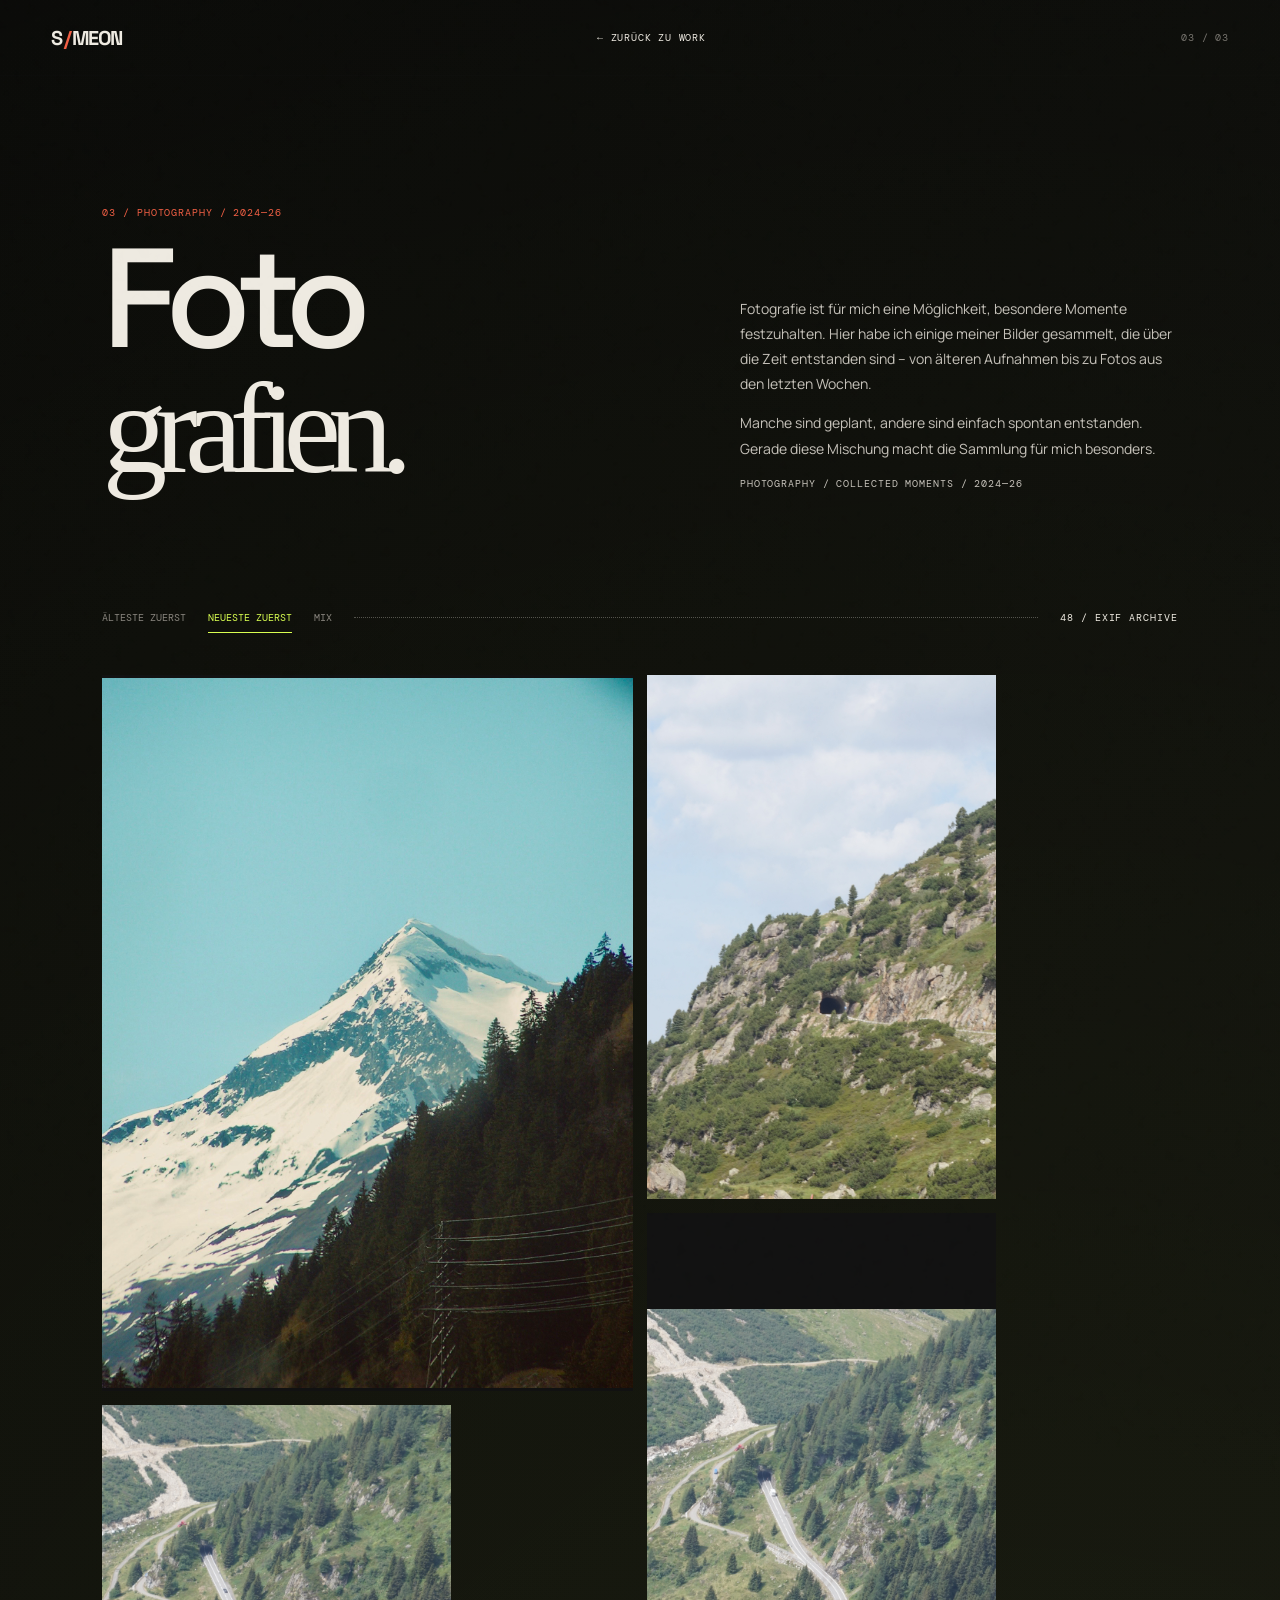
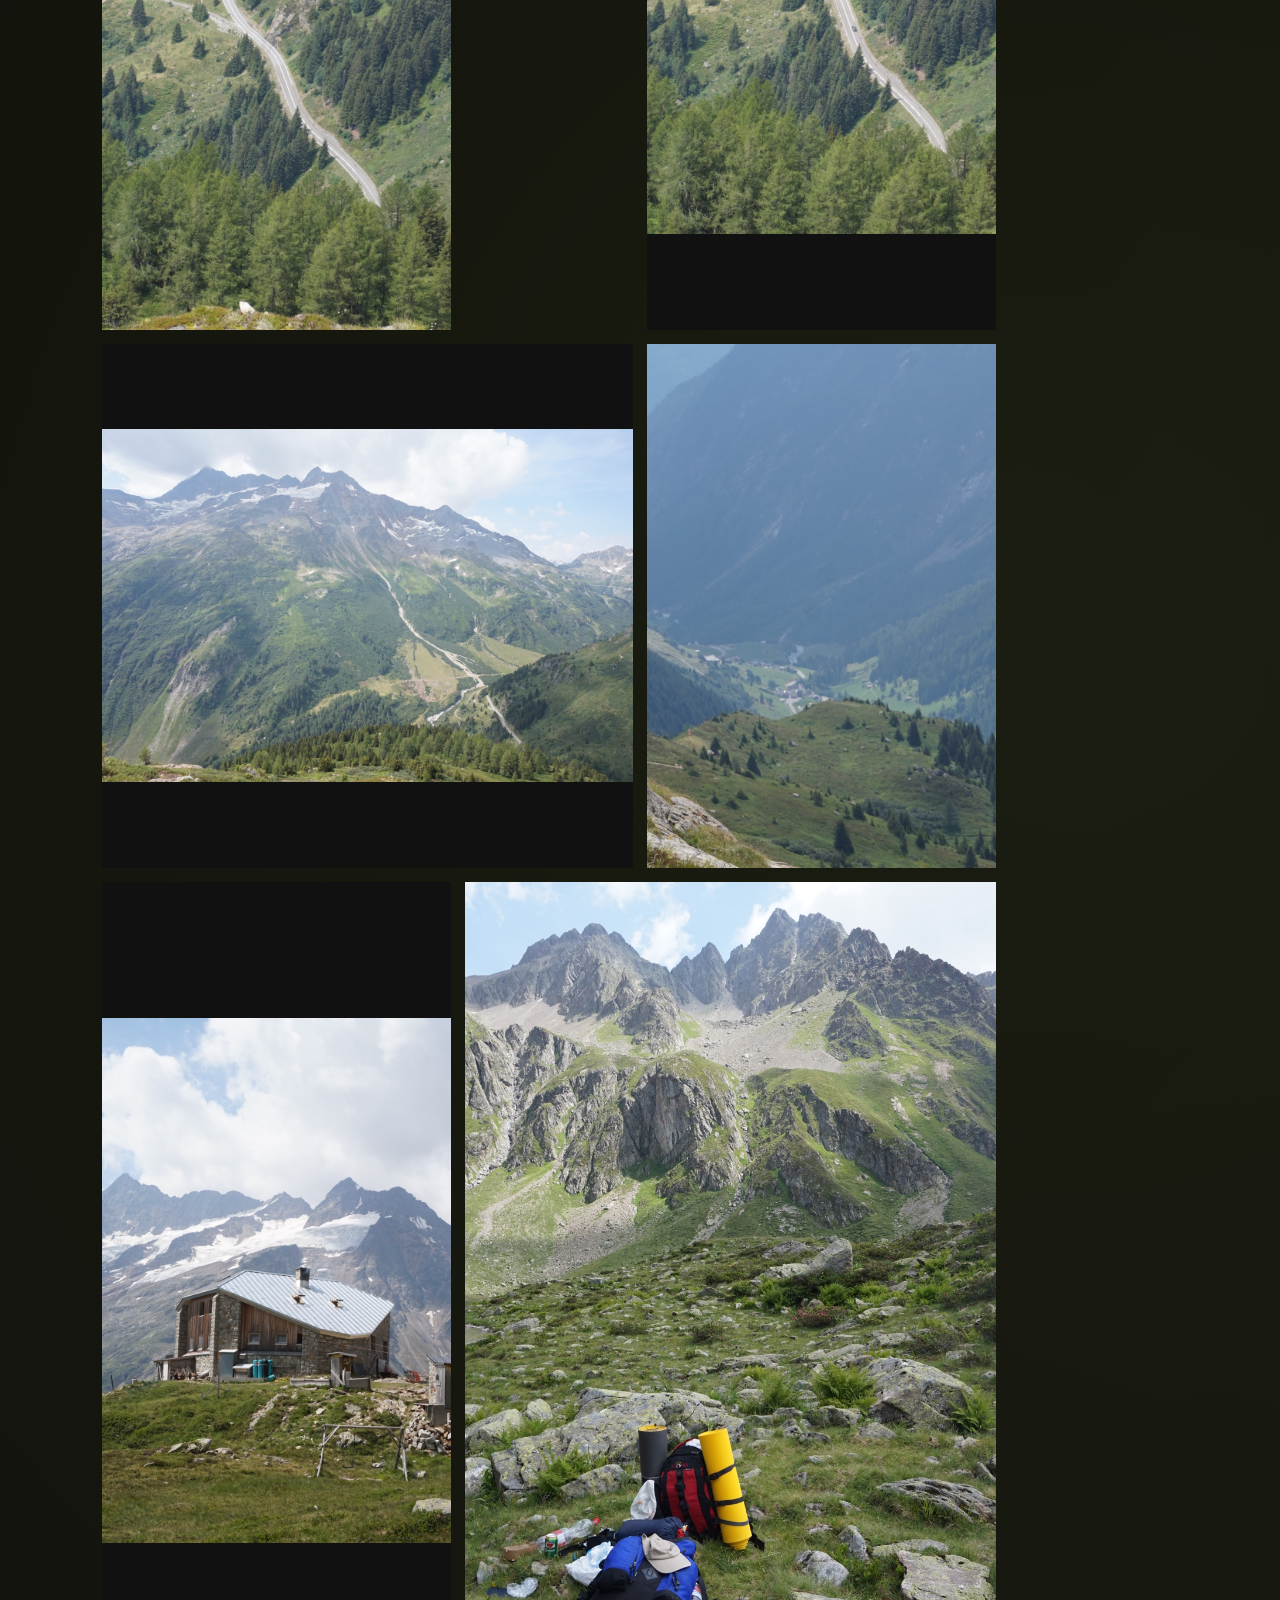
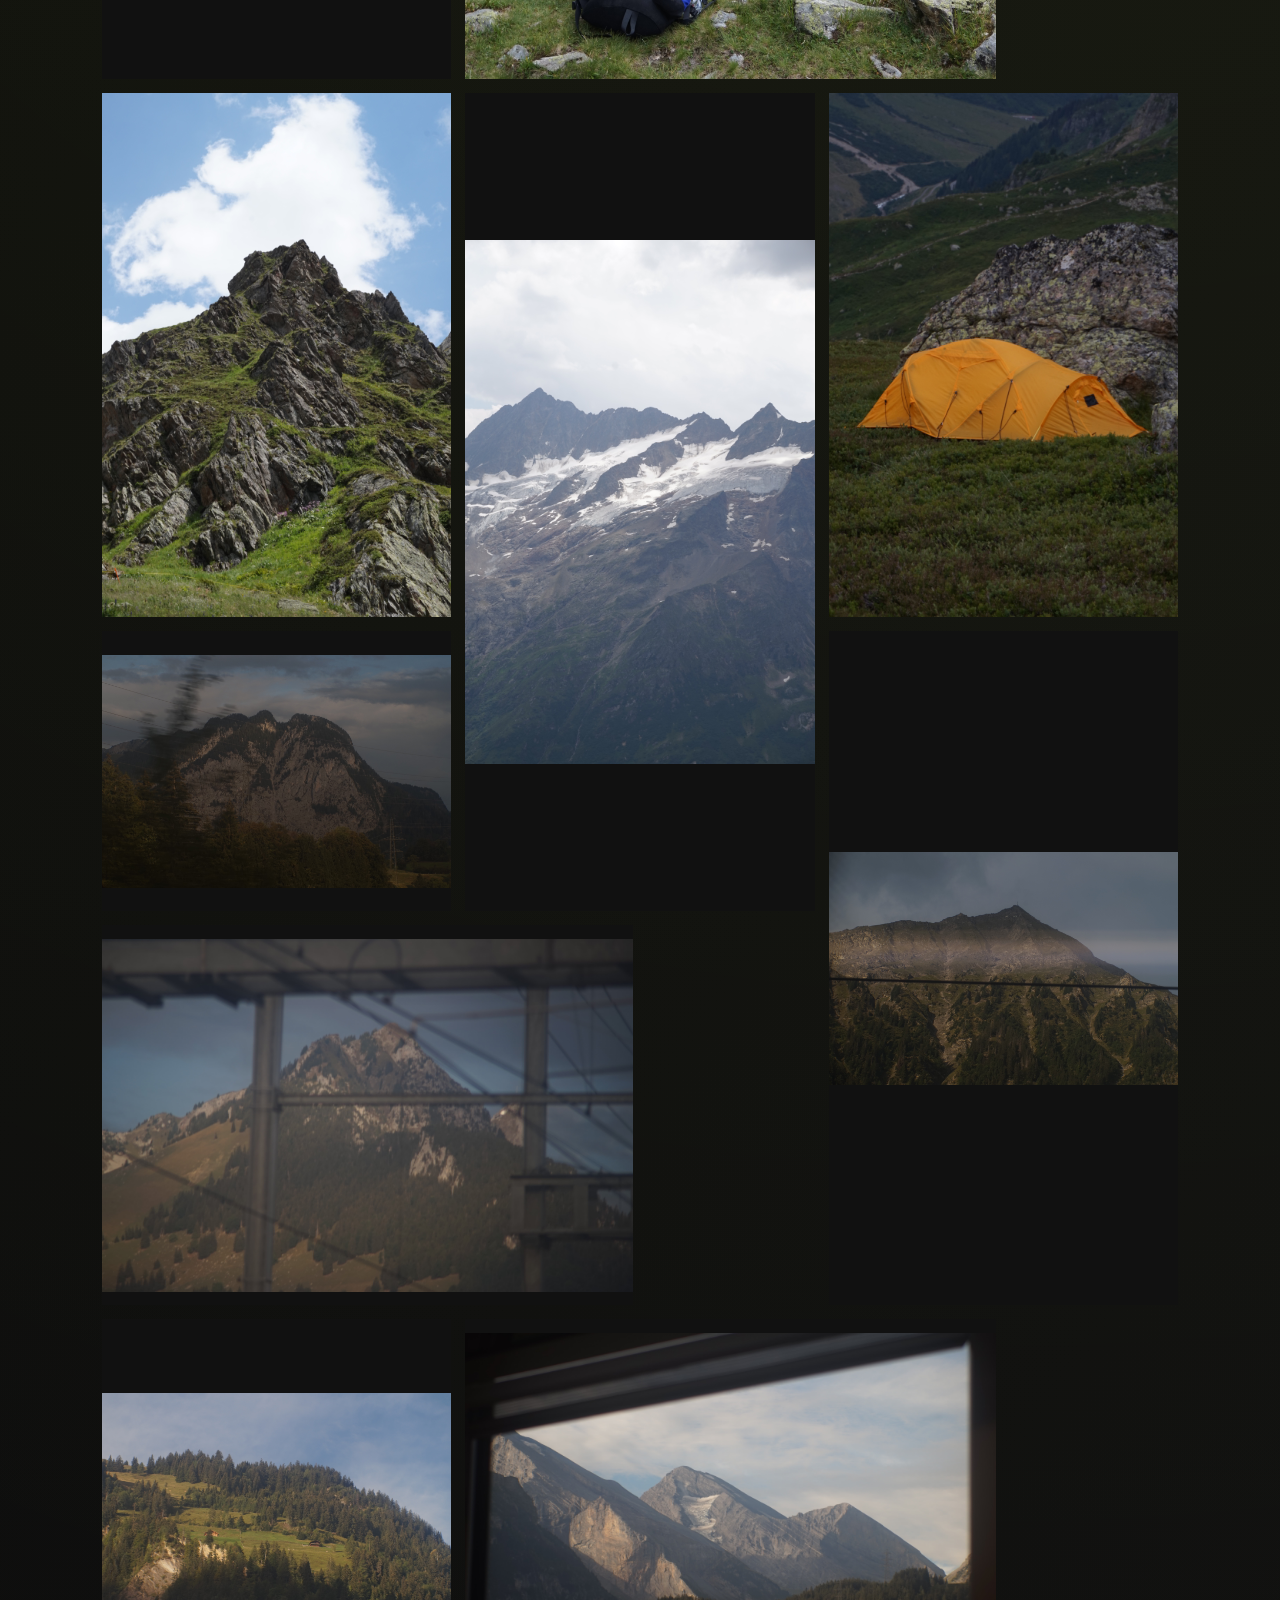
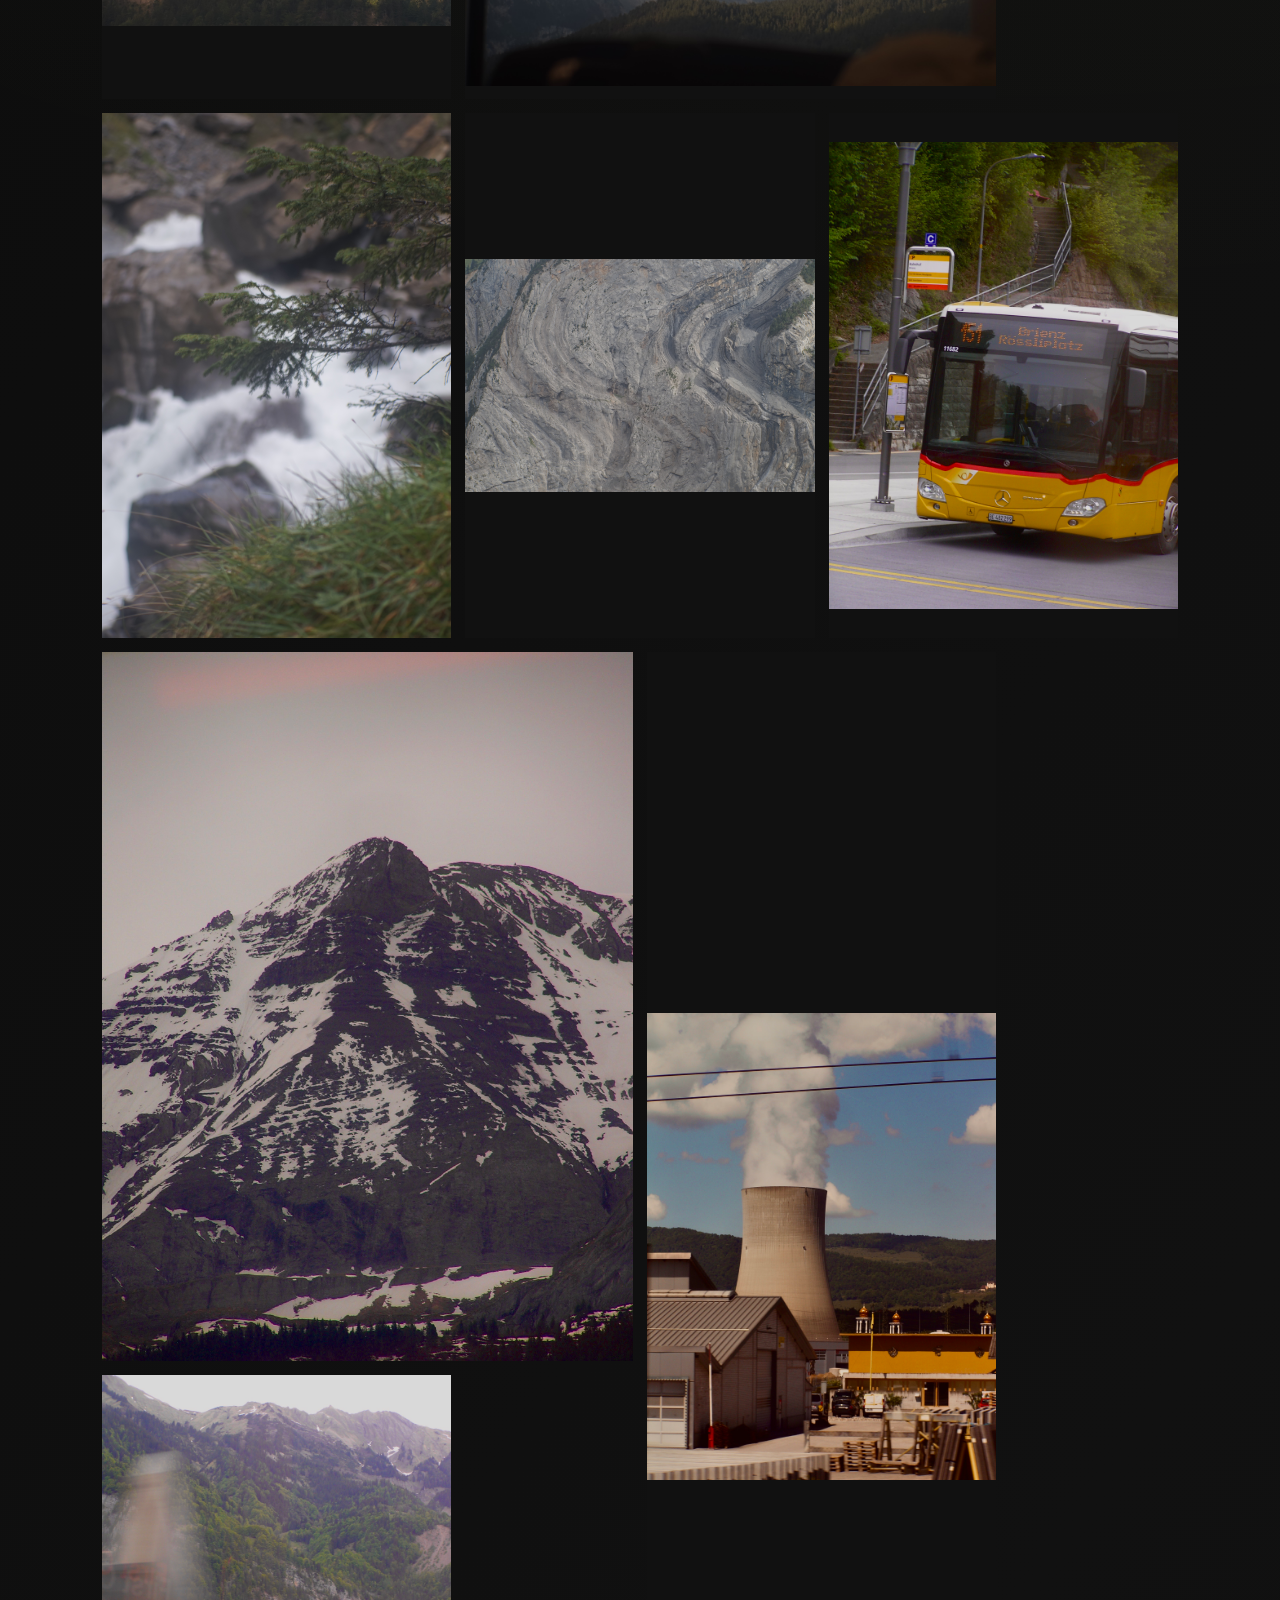
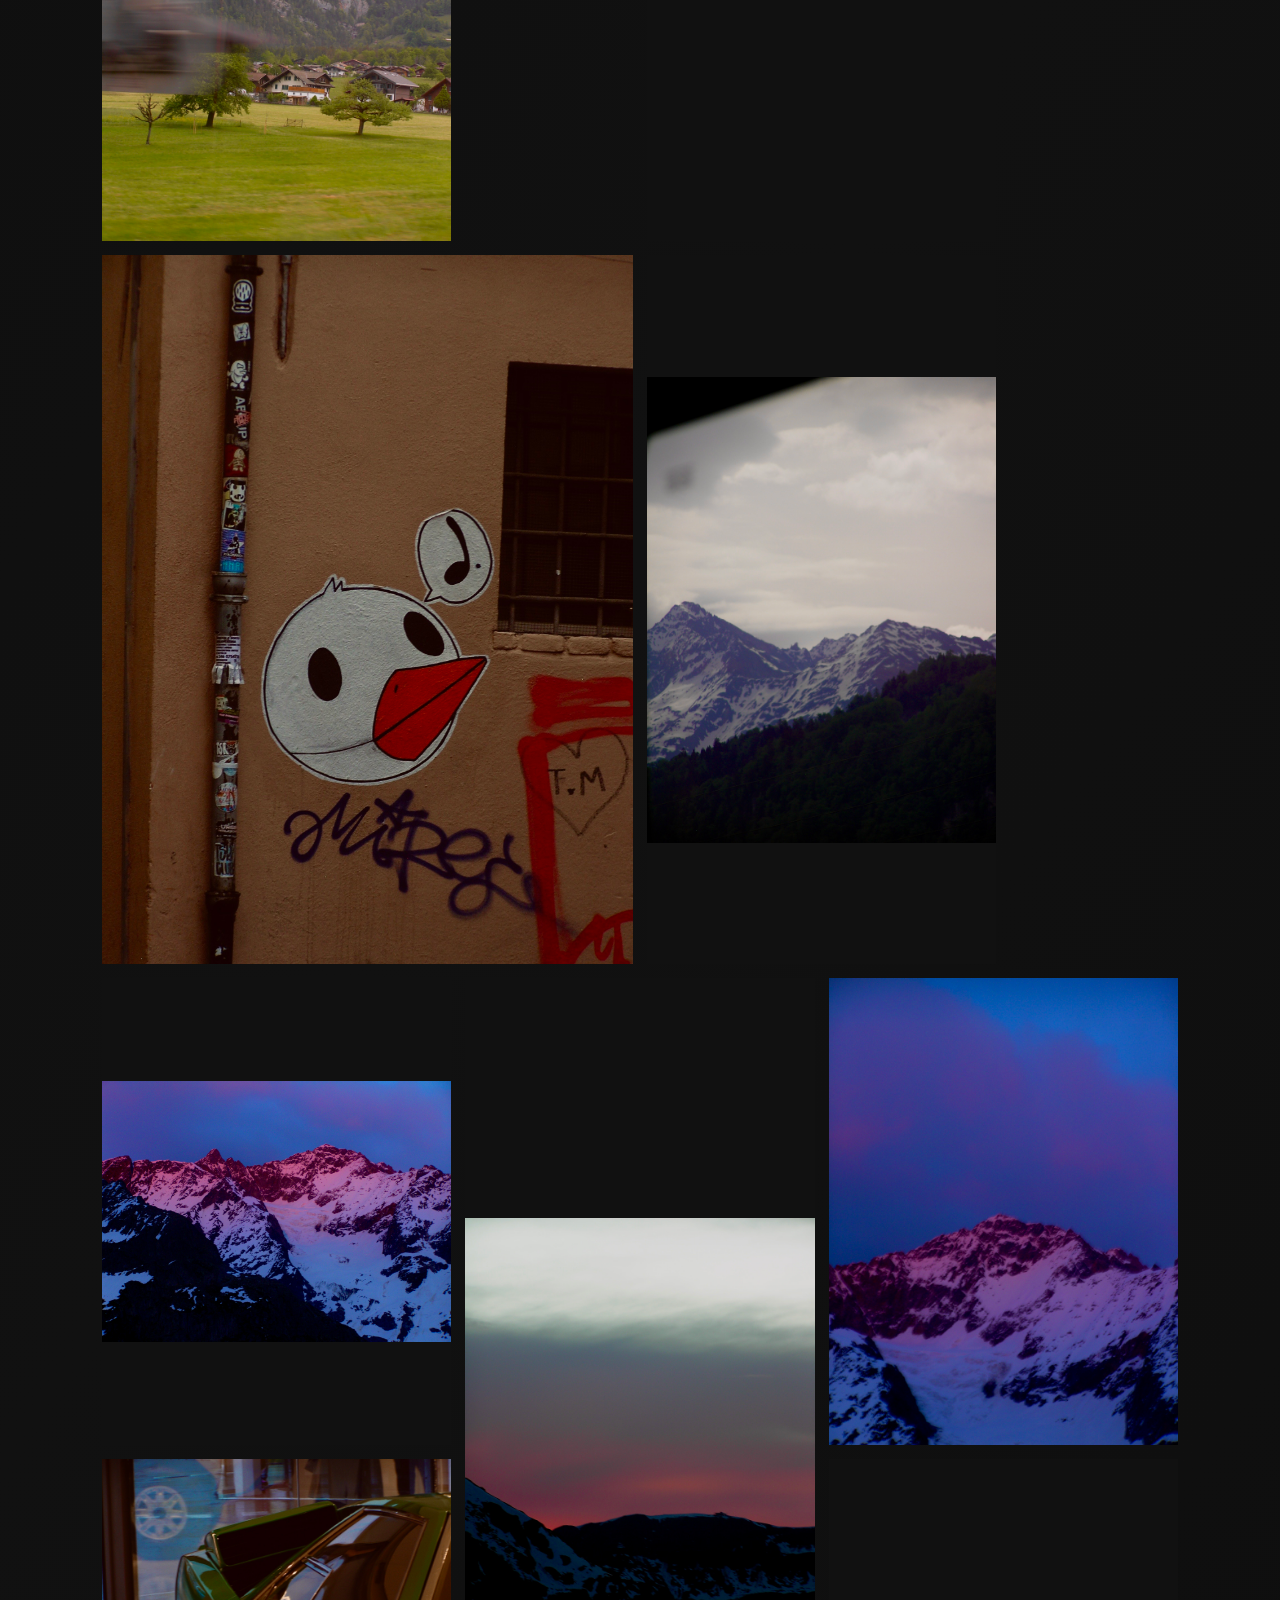
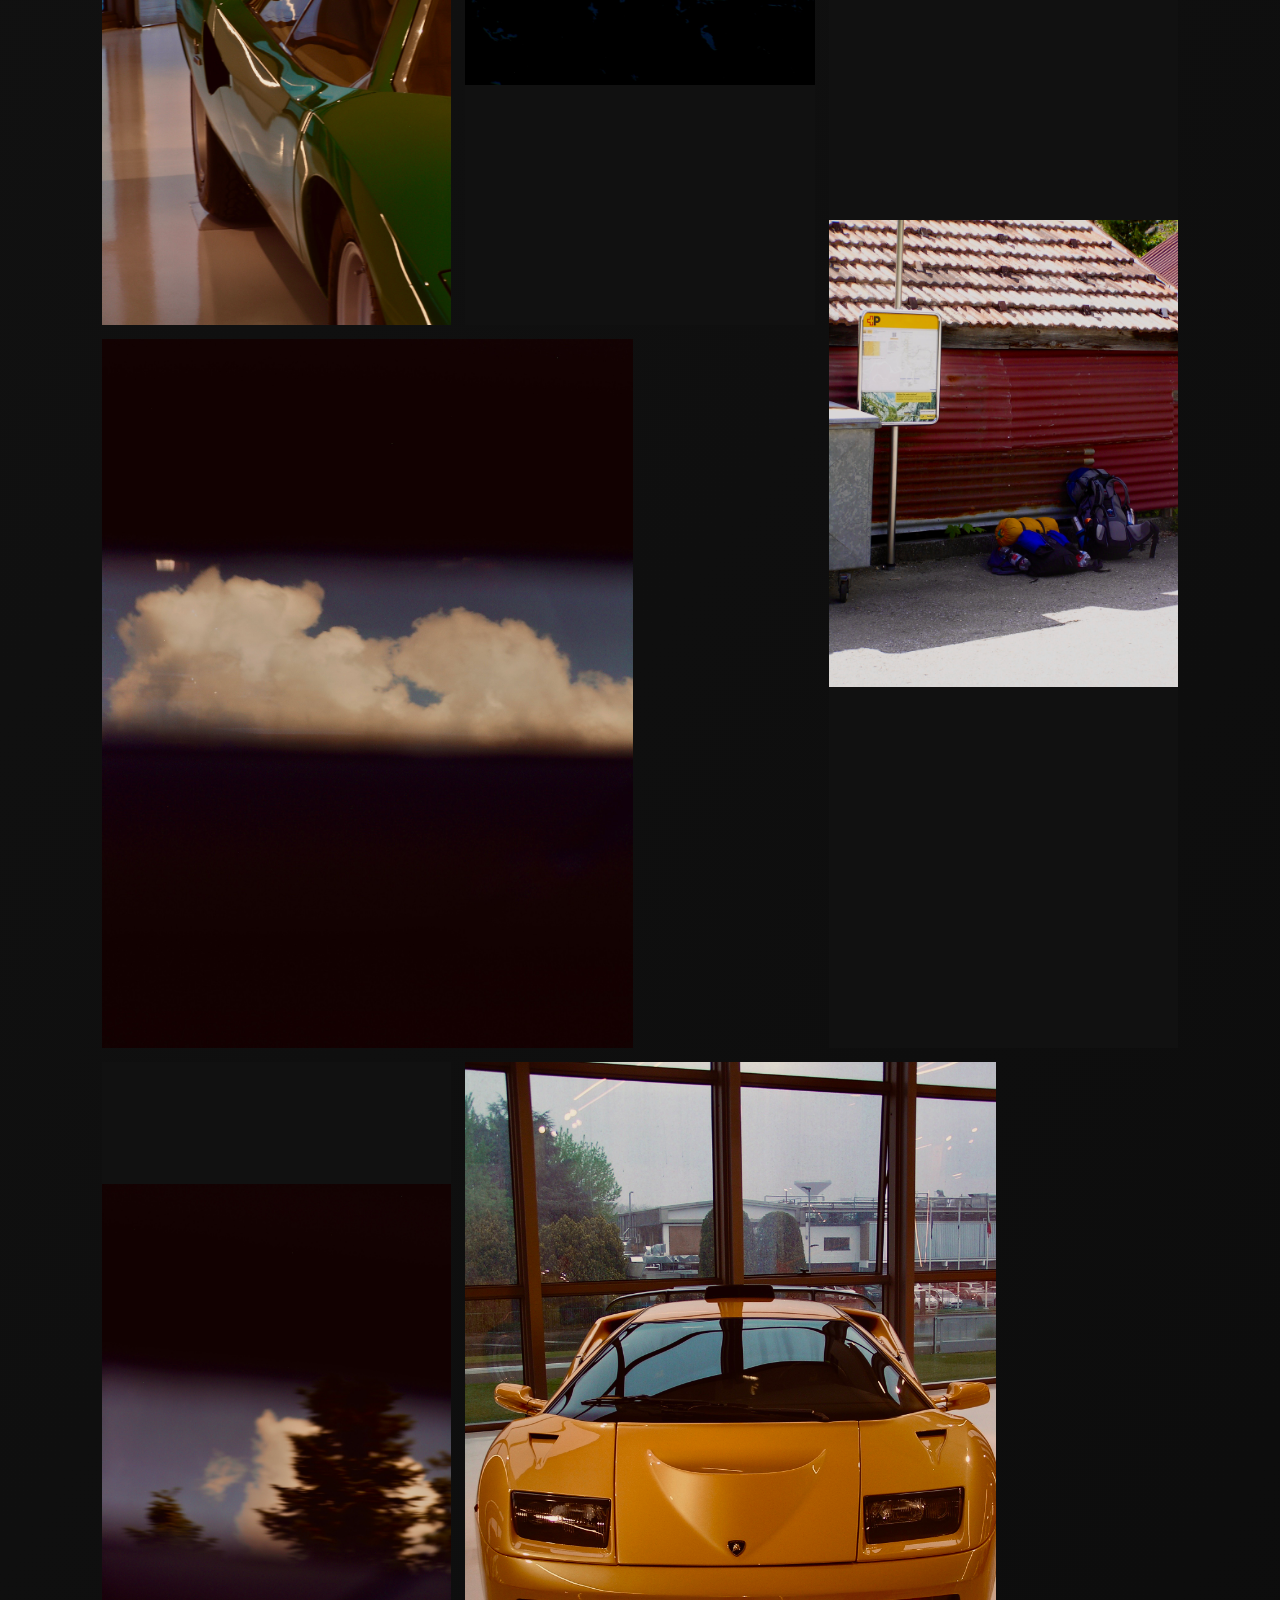
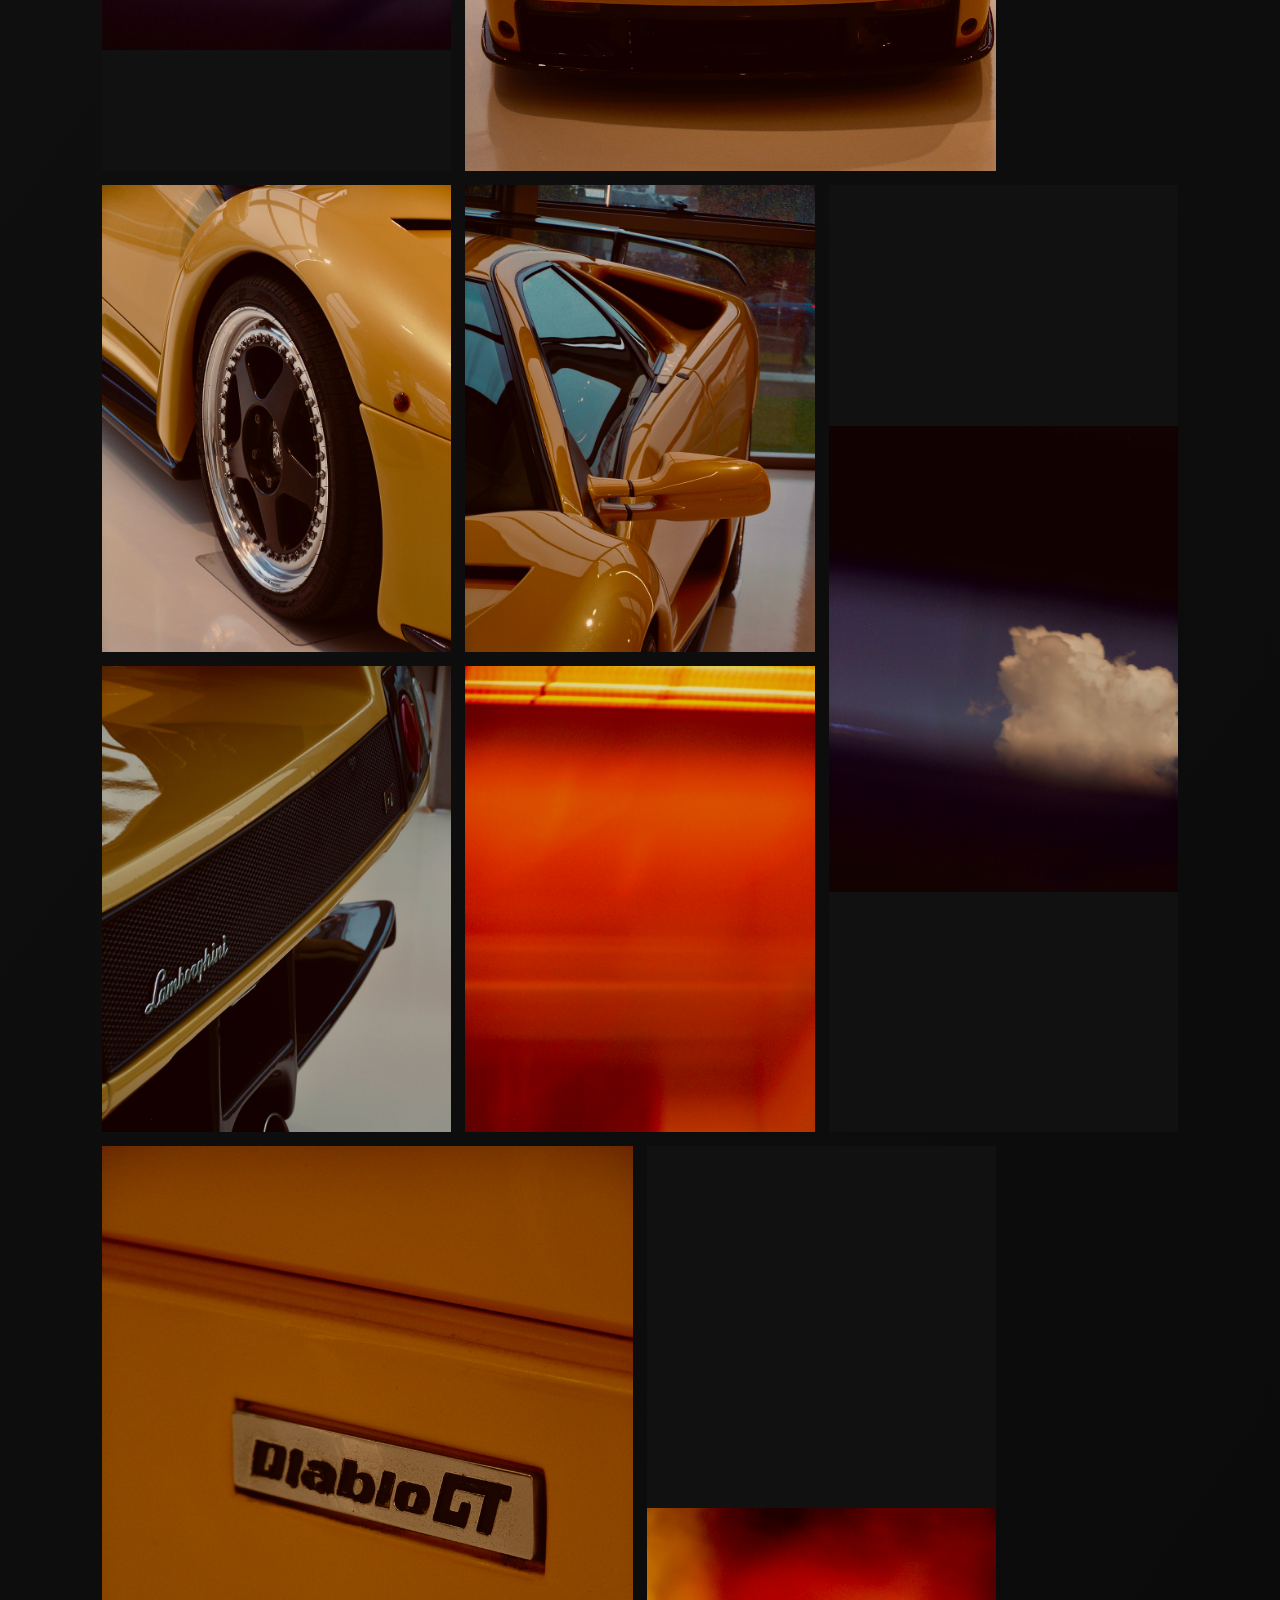
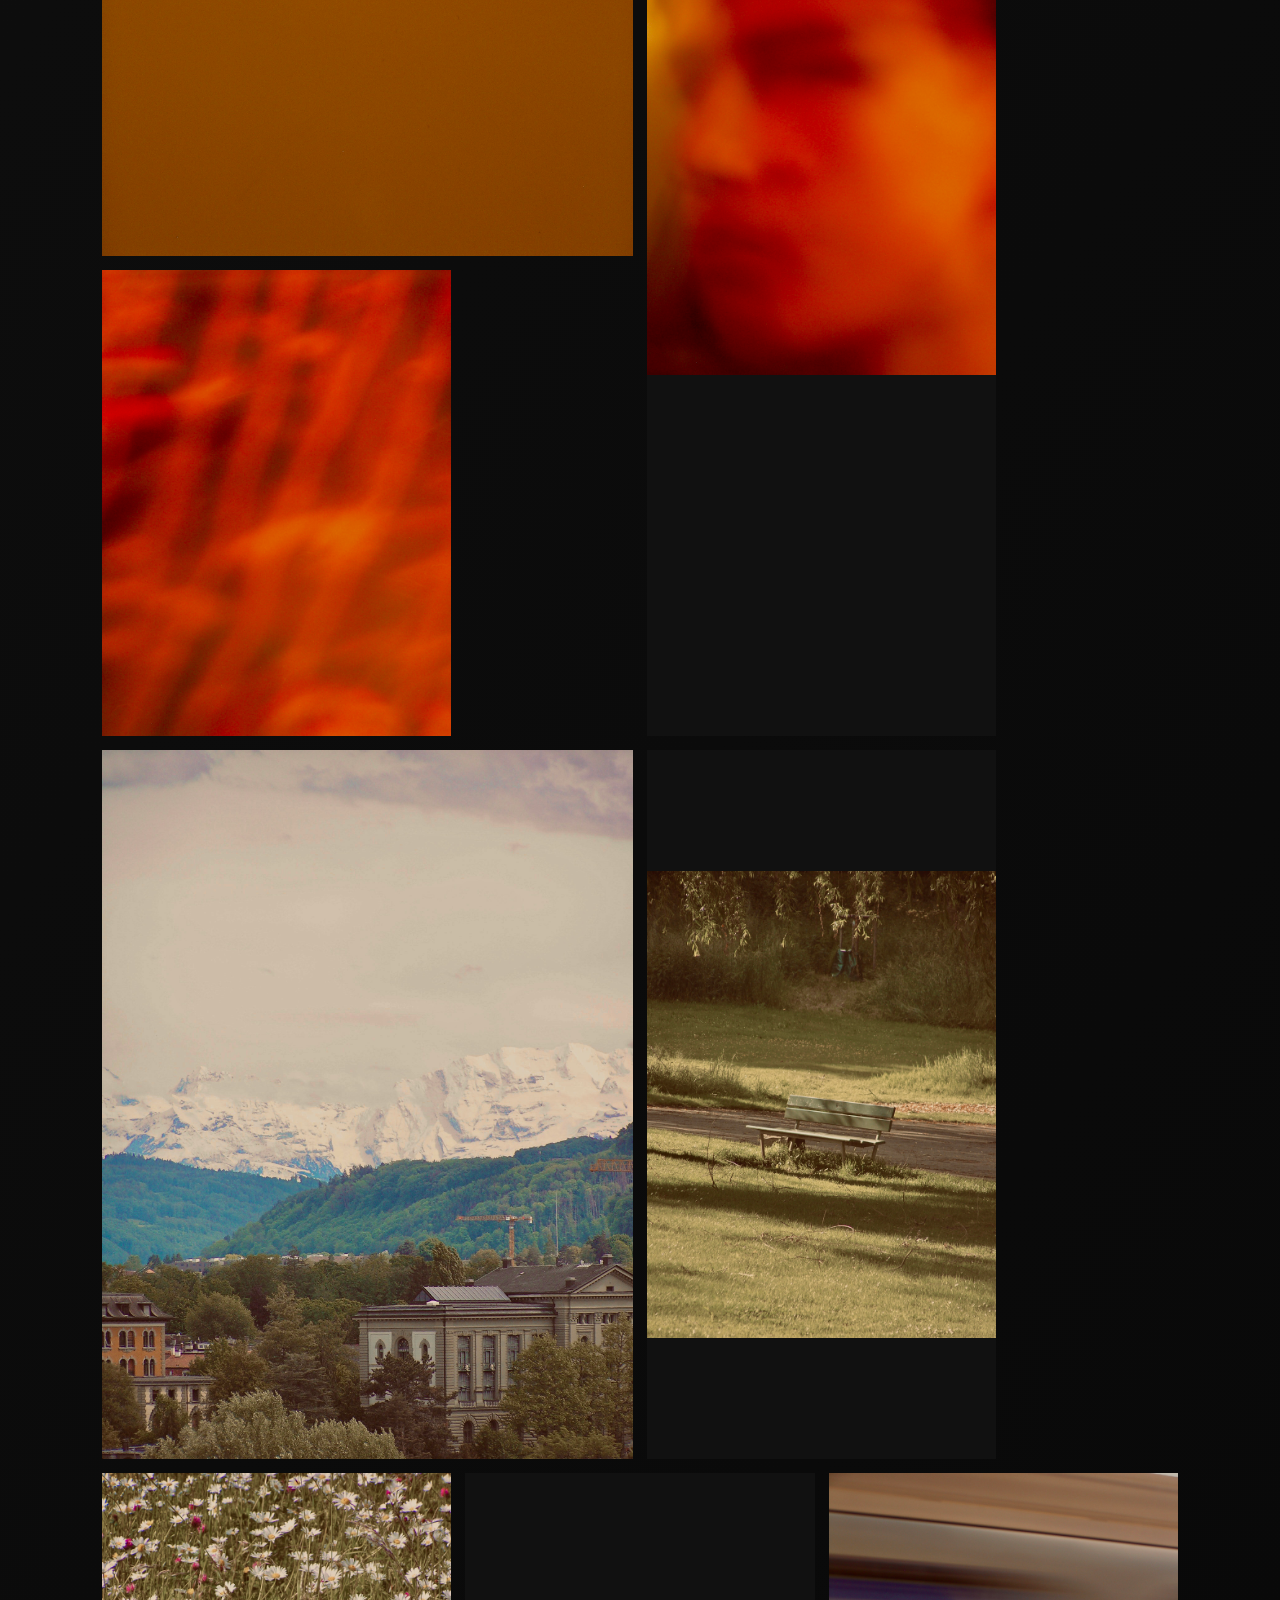
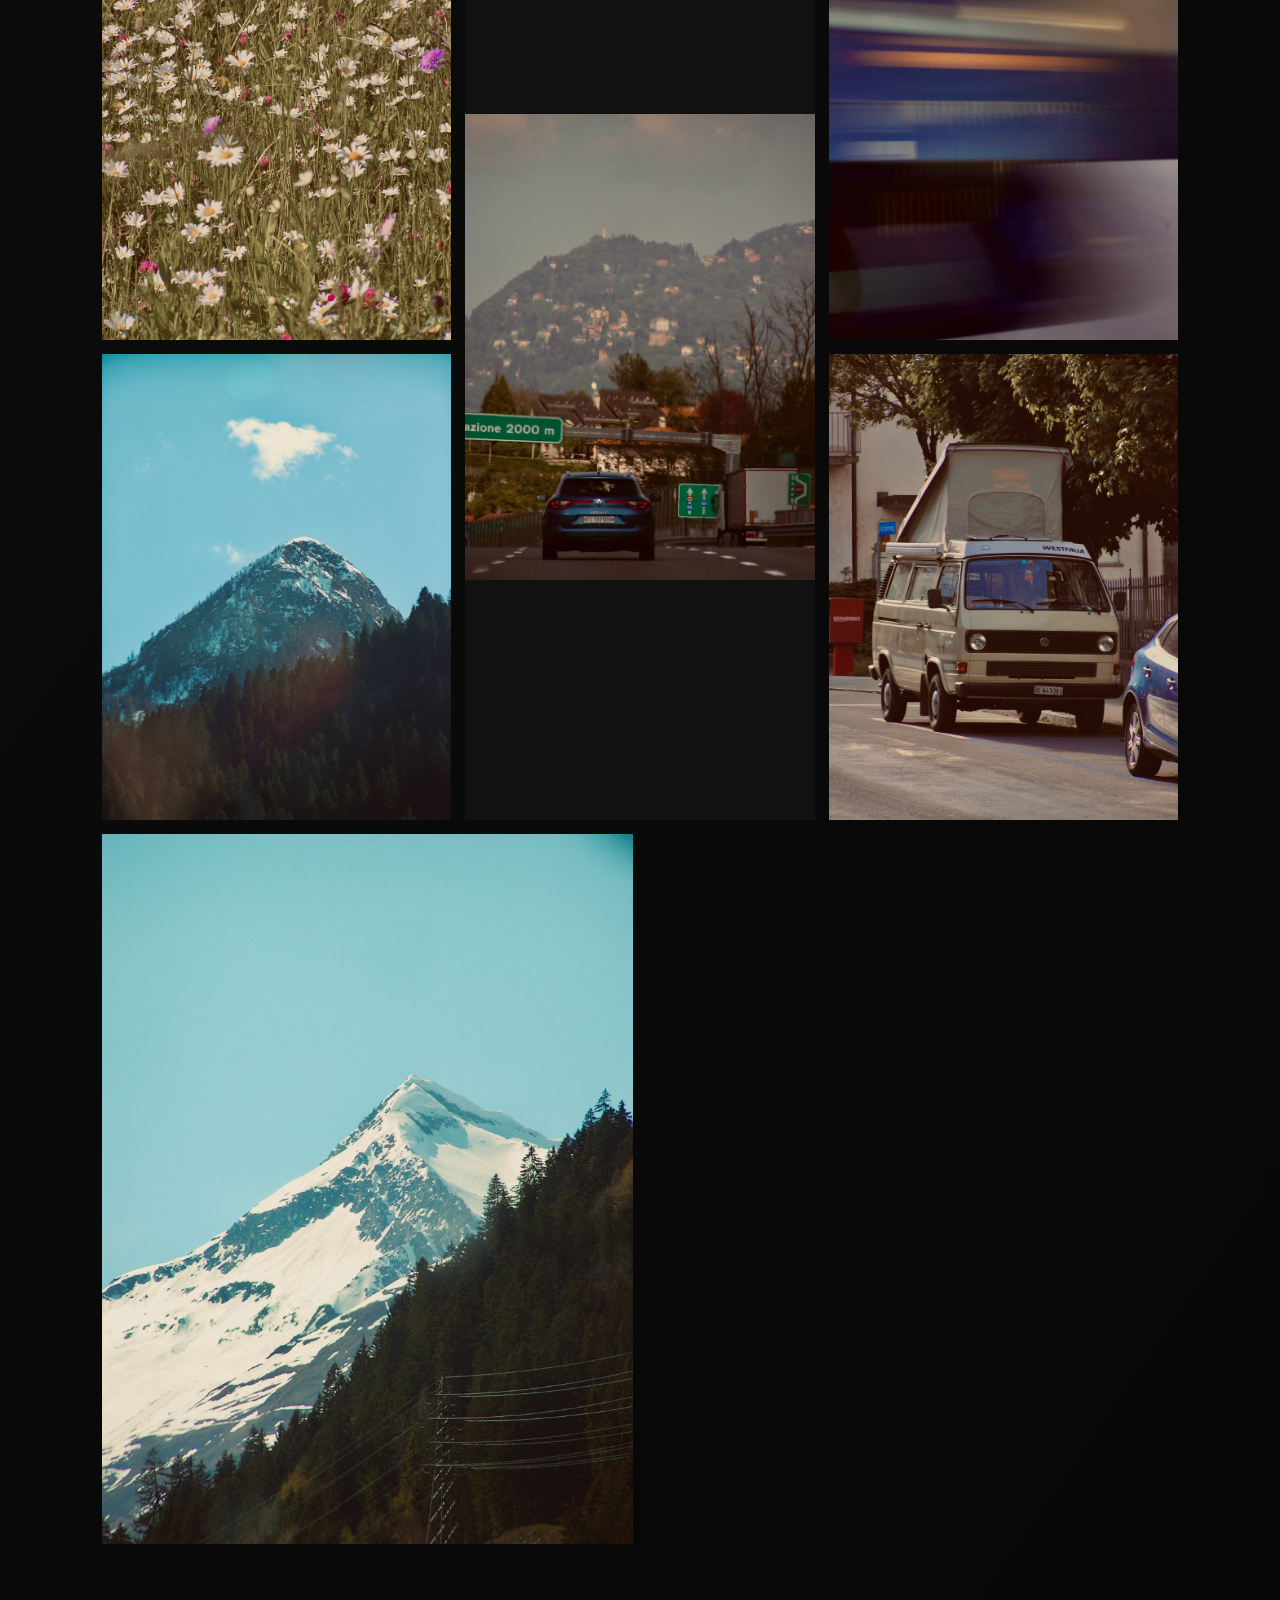
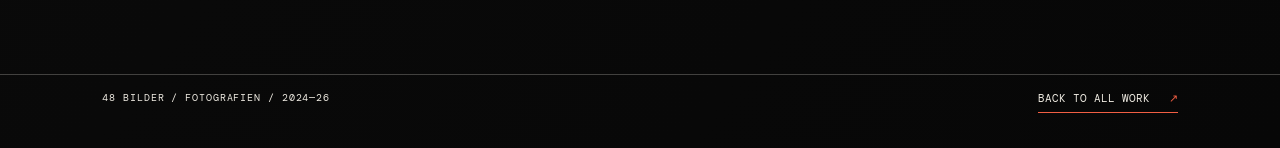
==== commit d3e30c72: "Website aktualisiert" ====
--- a/fotografien.html
+++ b/fotografien.html
@@ -27,7 +27,7 @@
     </div>
     <section class="collage photography-collage section-pad" aria-label="Fotografien aus den Jahren 2024 bis 2026">
       <div class="collage-grid">
-        <figure class="collage-item collage-feature"><img src="img/2024-26/DSC03695.JPG" alt="Fotografie aus der Sammlung" loading="eager"></figure>
+        <figure class="collage-item collage-feature"><img src="img/2024-26/P1010146.jpg" alt="Fotografie aus der Sammlung" loading="eager"></figure>
         <figure class="collage-item"><img src="img/2024-26/DSC03718.JPG" alt="Fotografie aus der Sammlung" loading="lazy"></figure>
         <figure class="collage-item collage-tall"><img src="img/2024-26/DSC03721.JPG" alt="Fotografie aus der Sammlung" loading="lazy"></figure>
         <figure class="collage-item"><img src="img/2024-26/DSC03722.JPG" alt="Fotografie aus der Sammlung" loading="lazy"></figure>
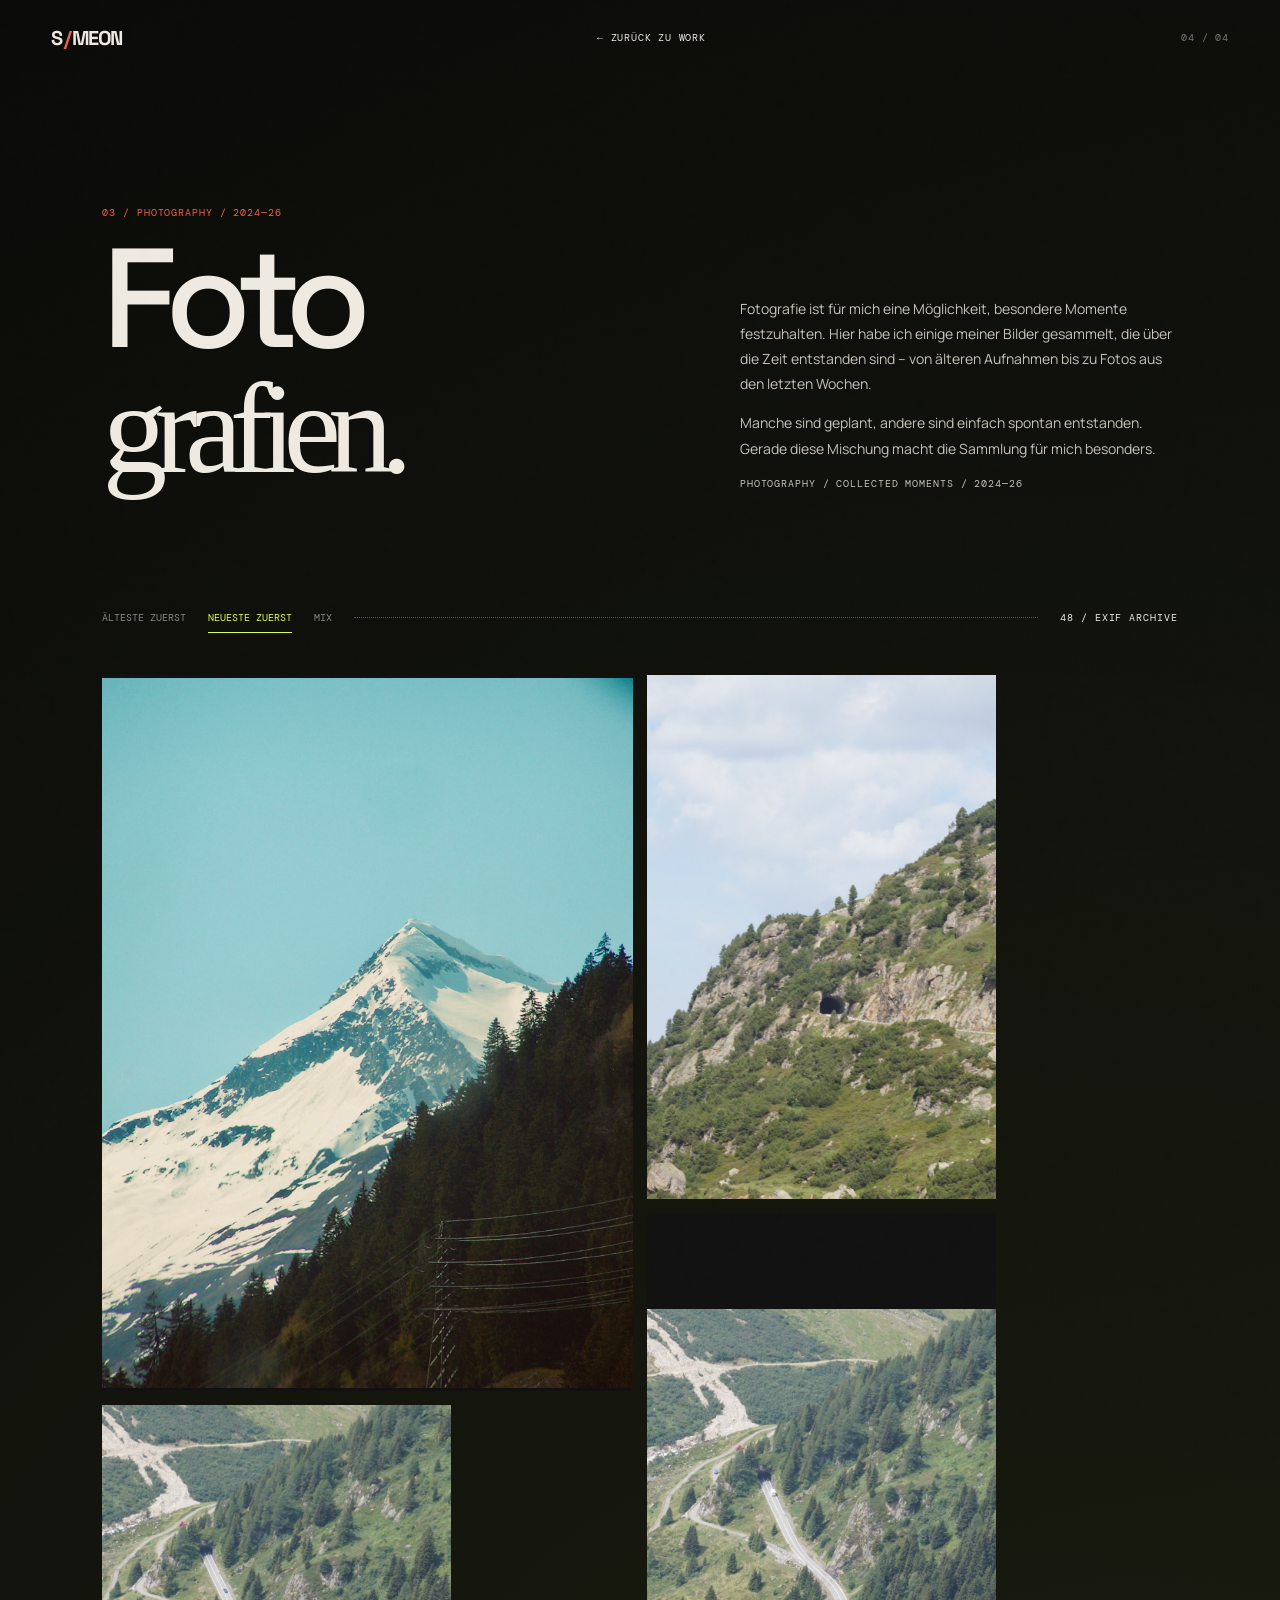
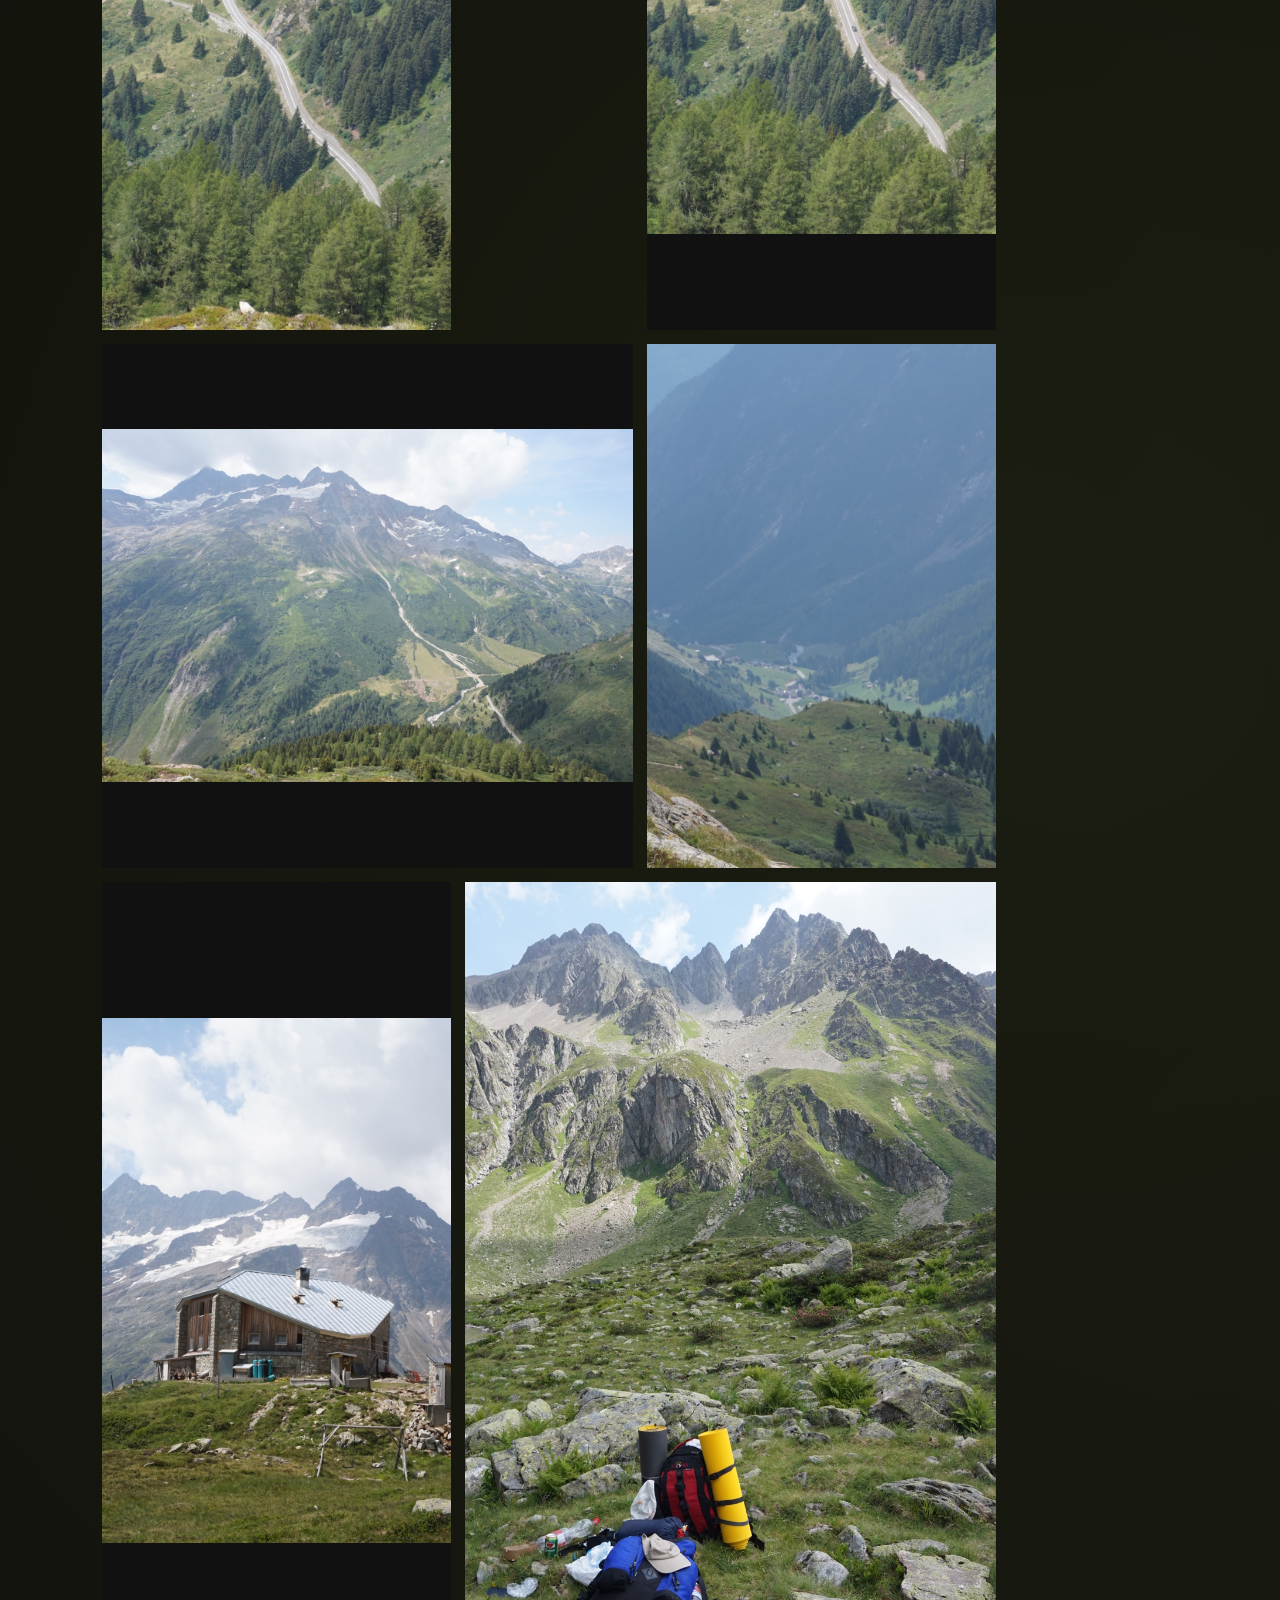
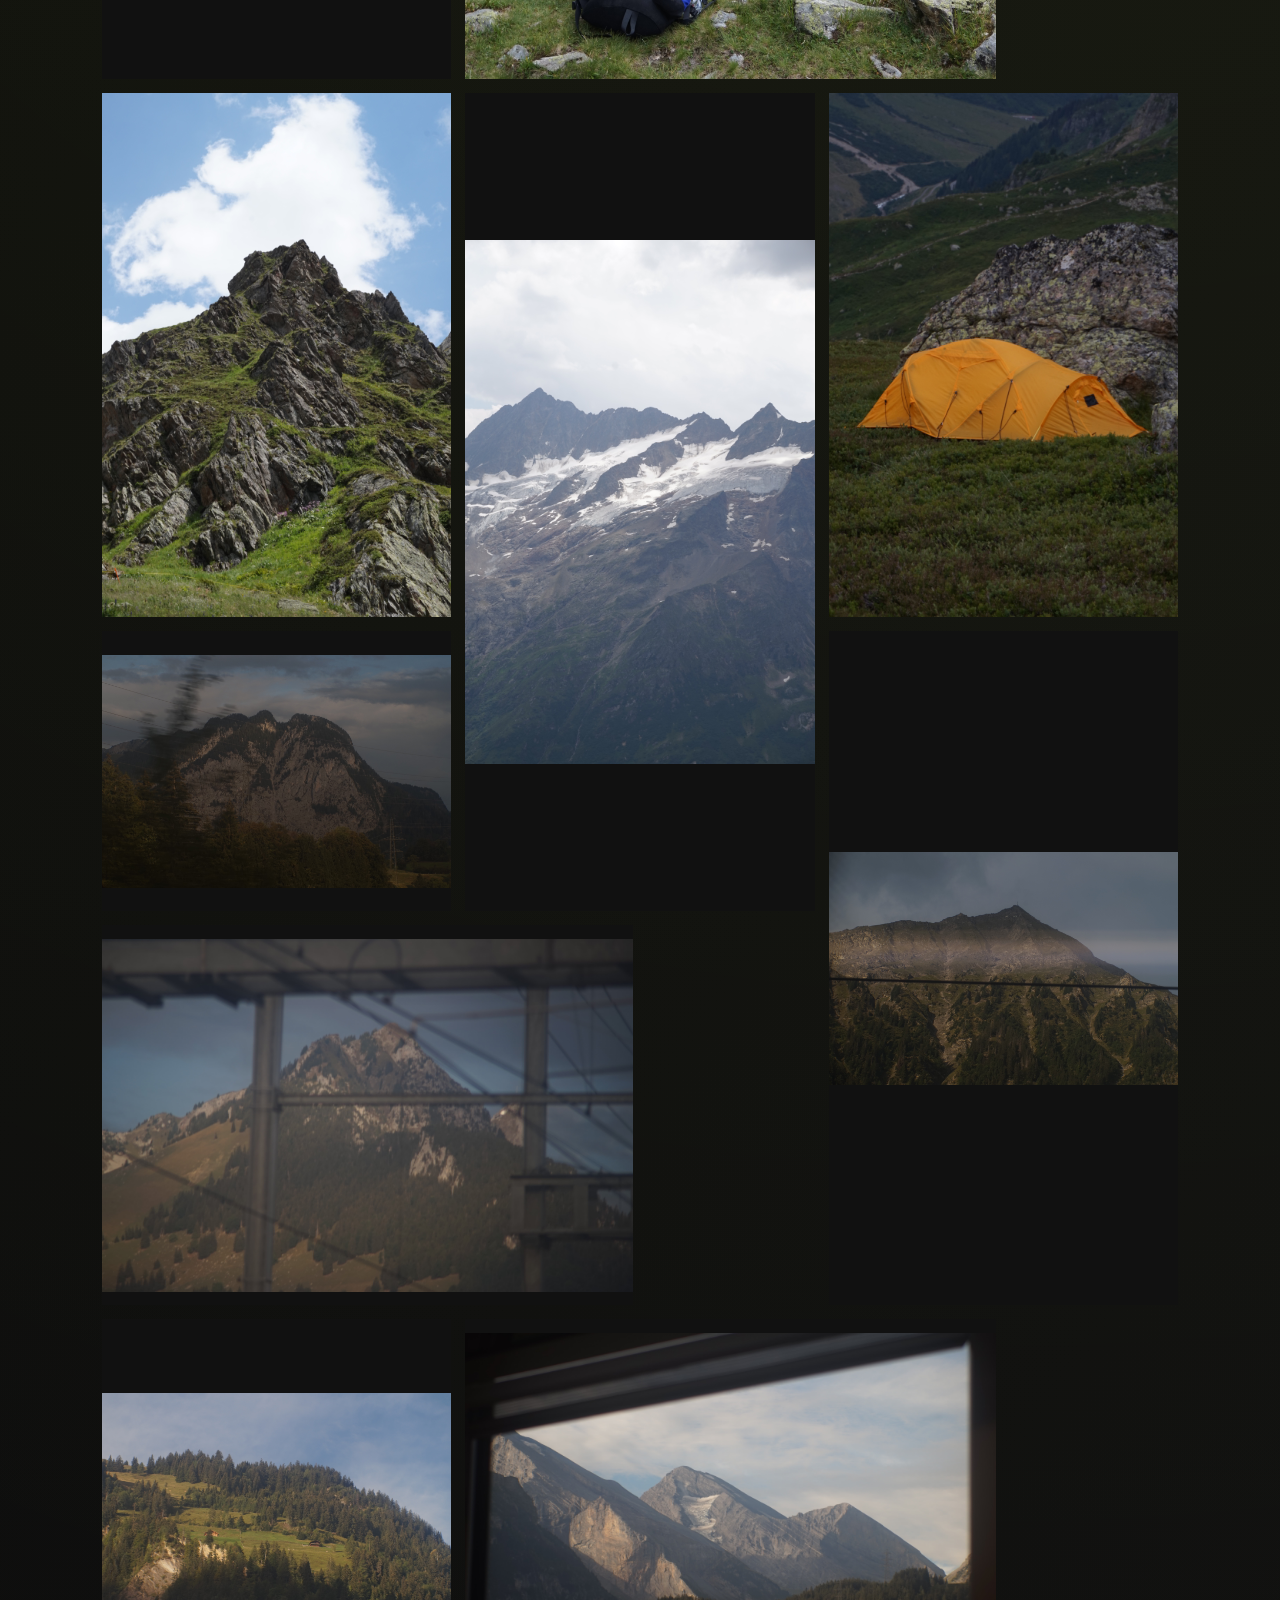
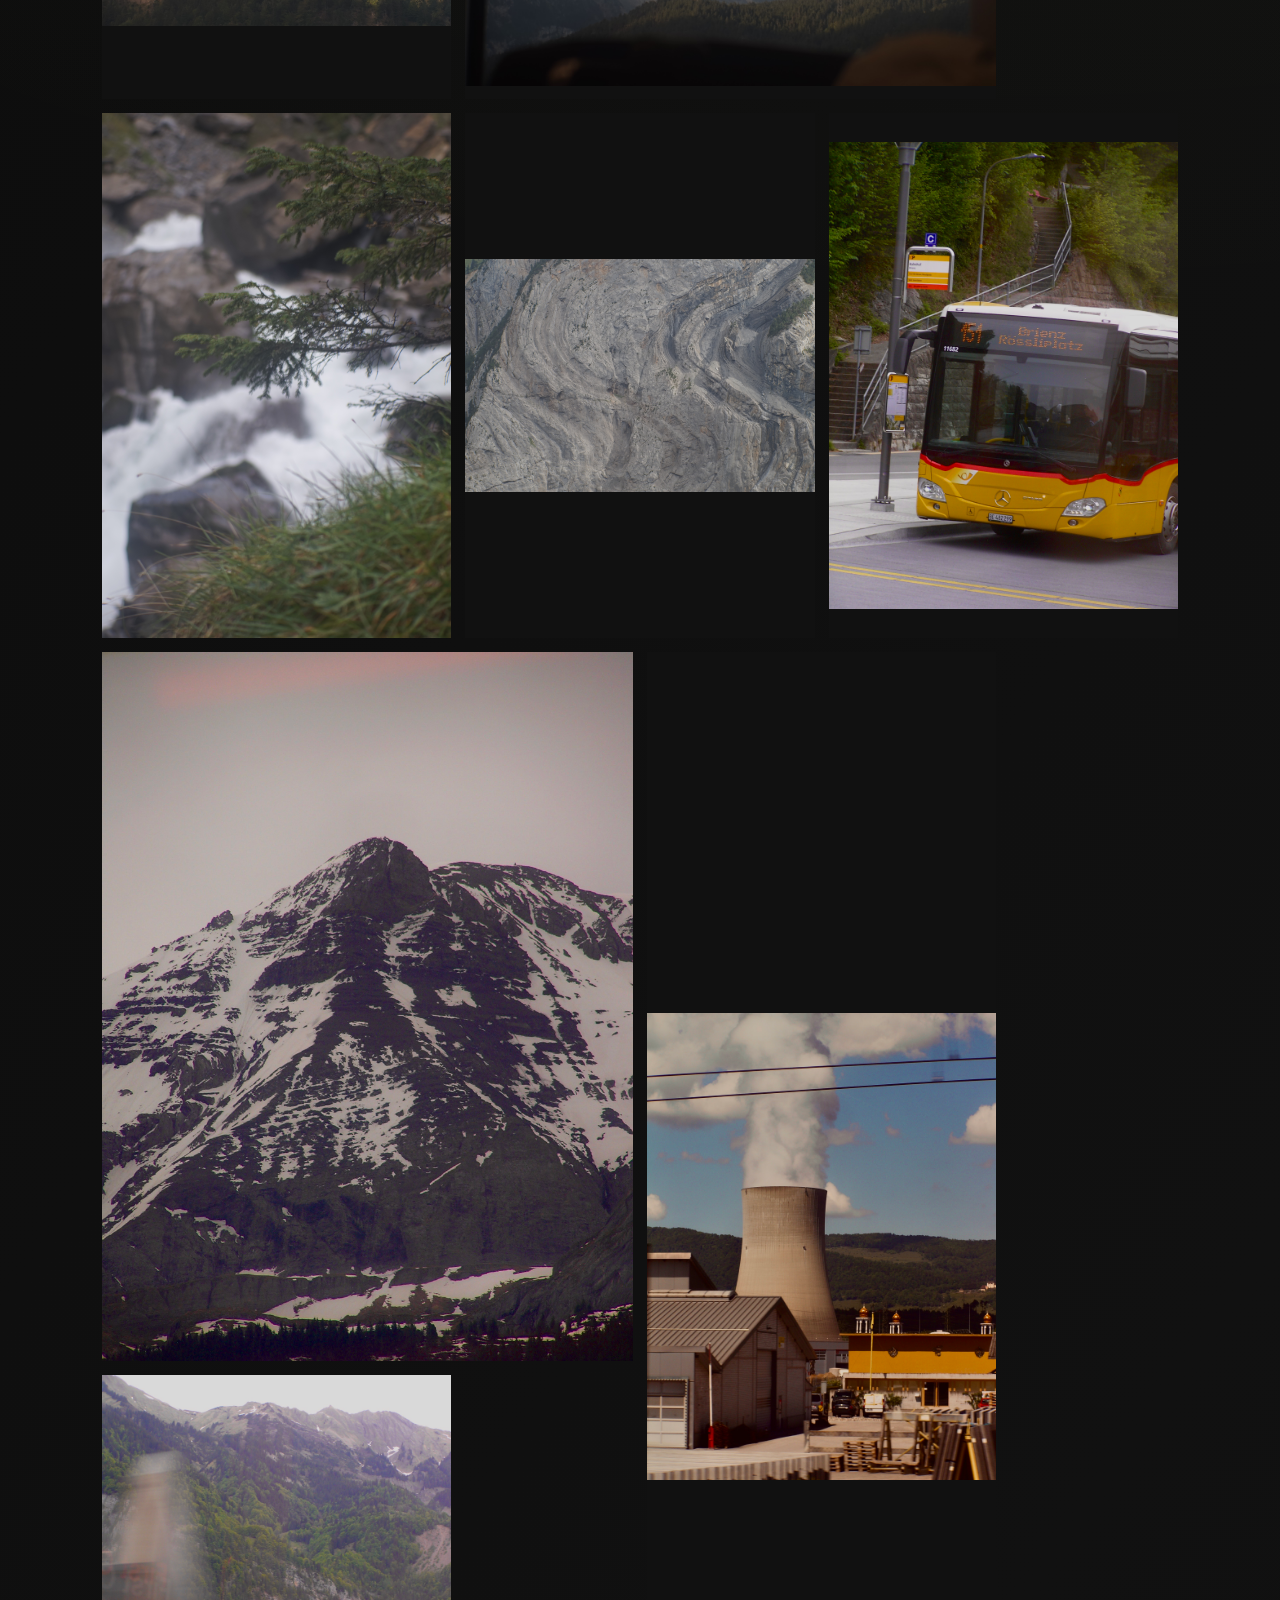
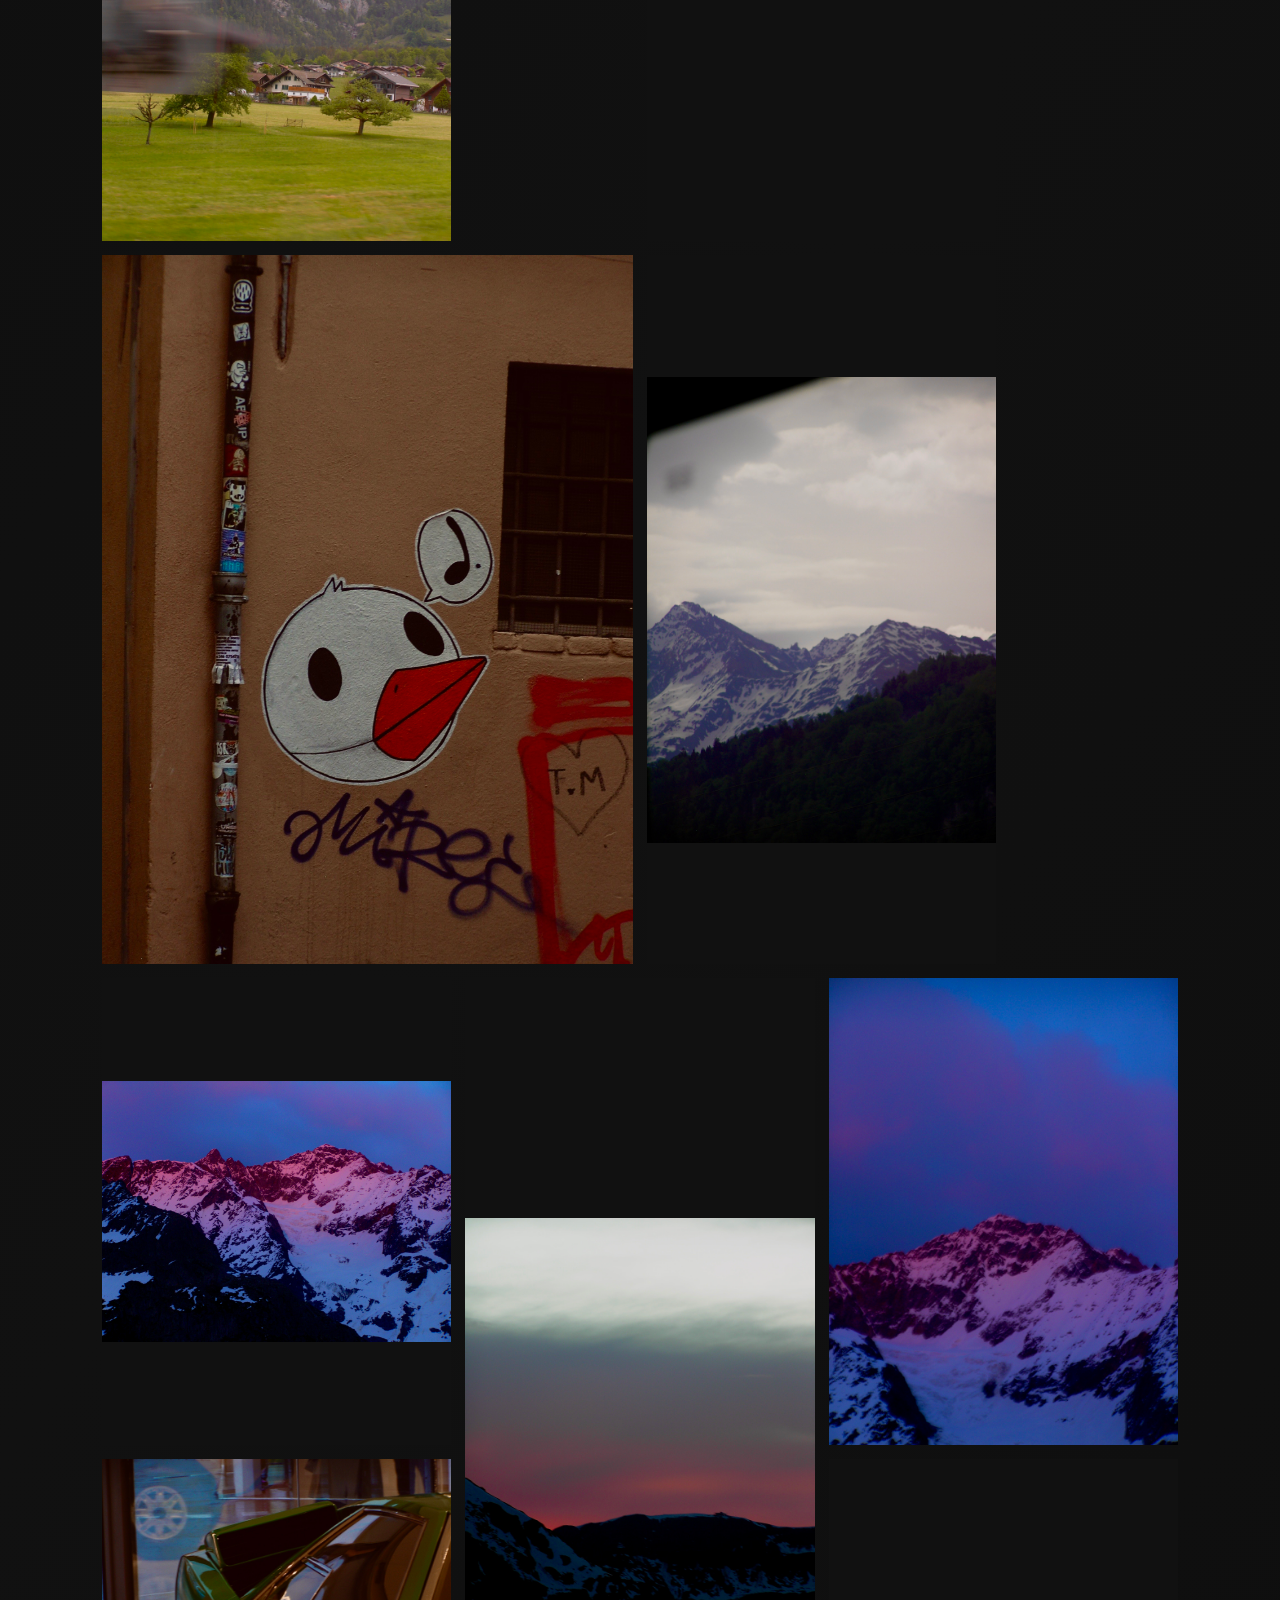
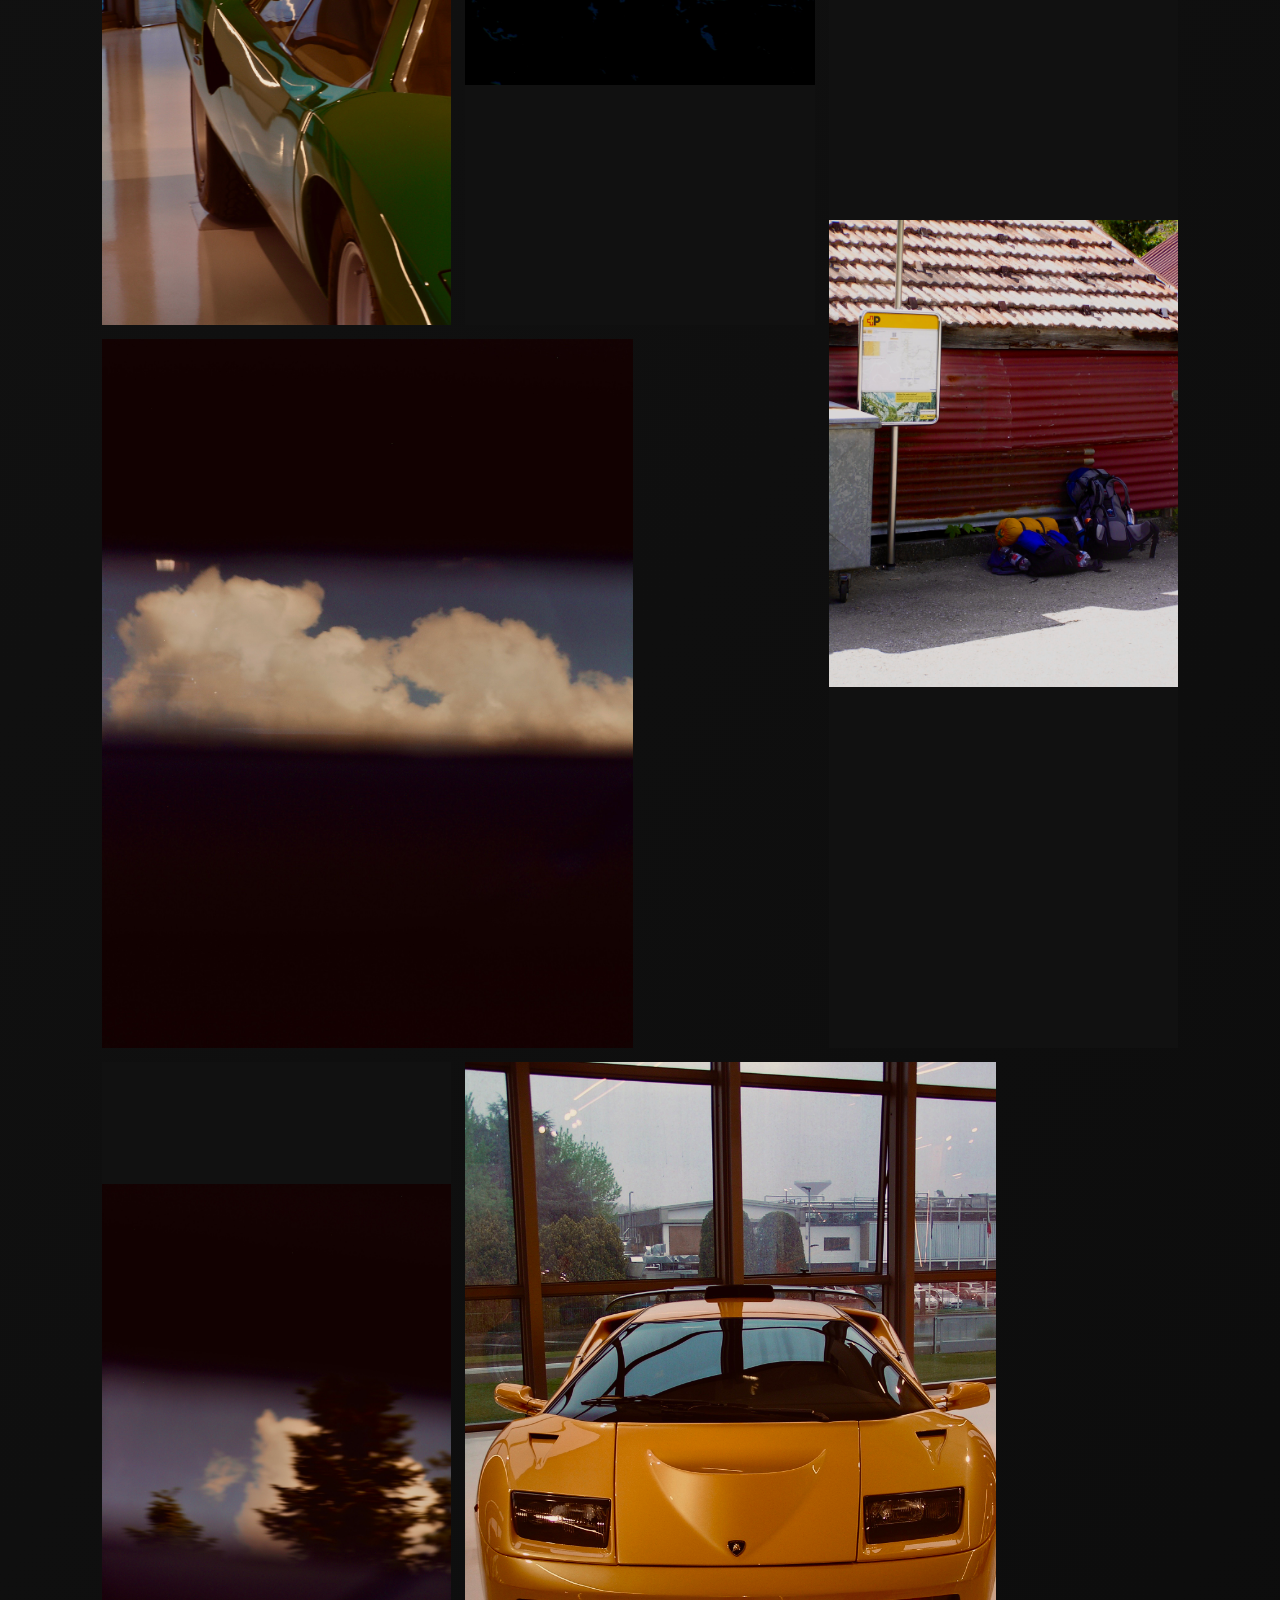
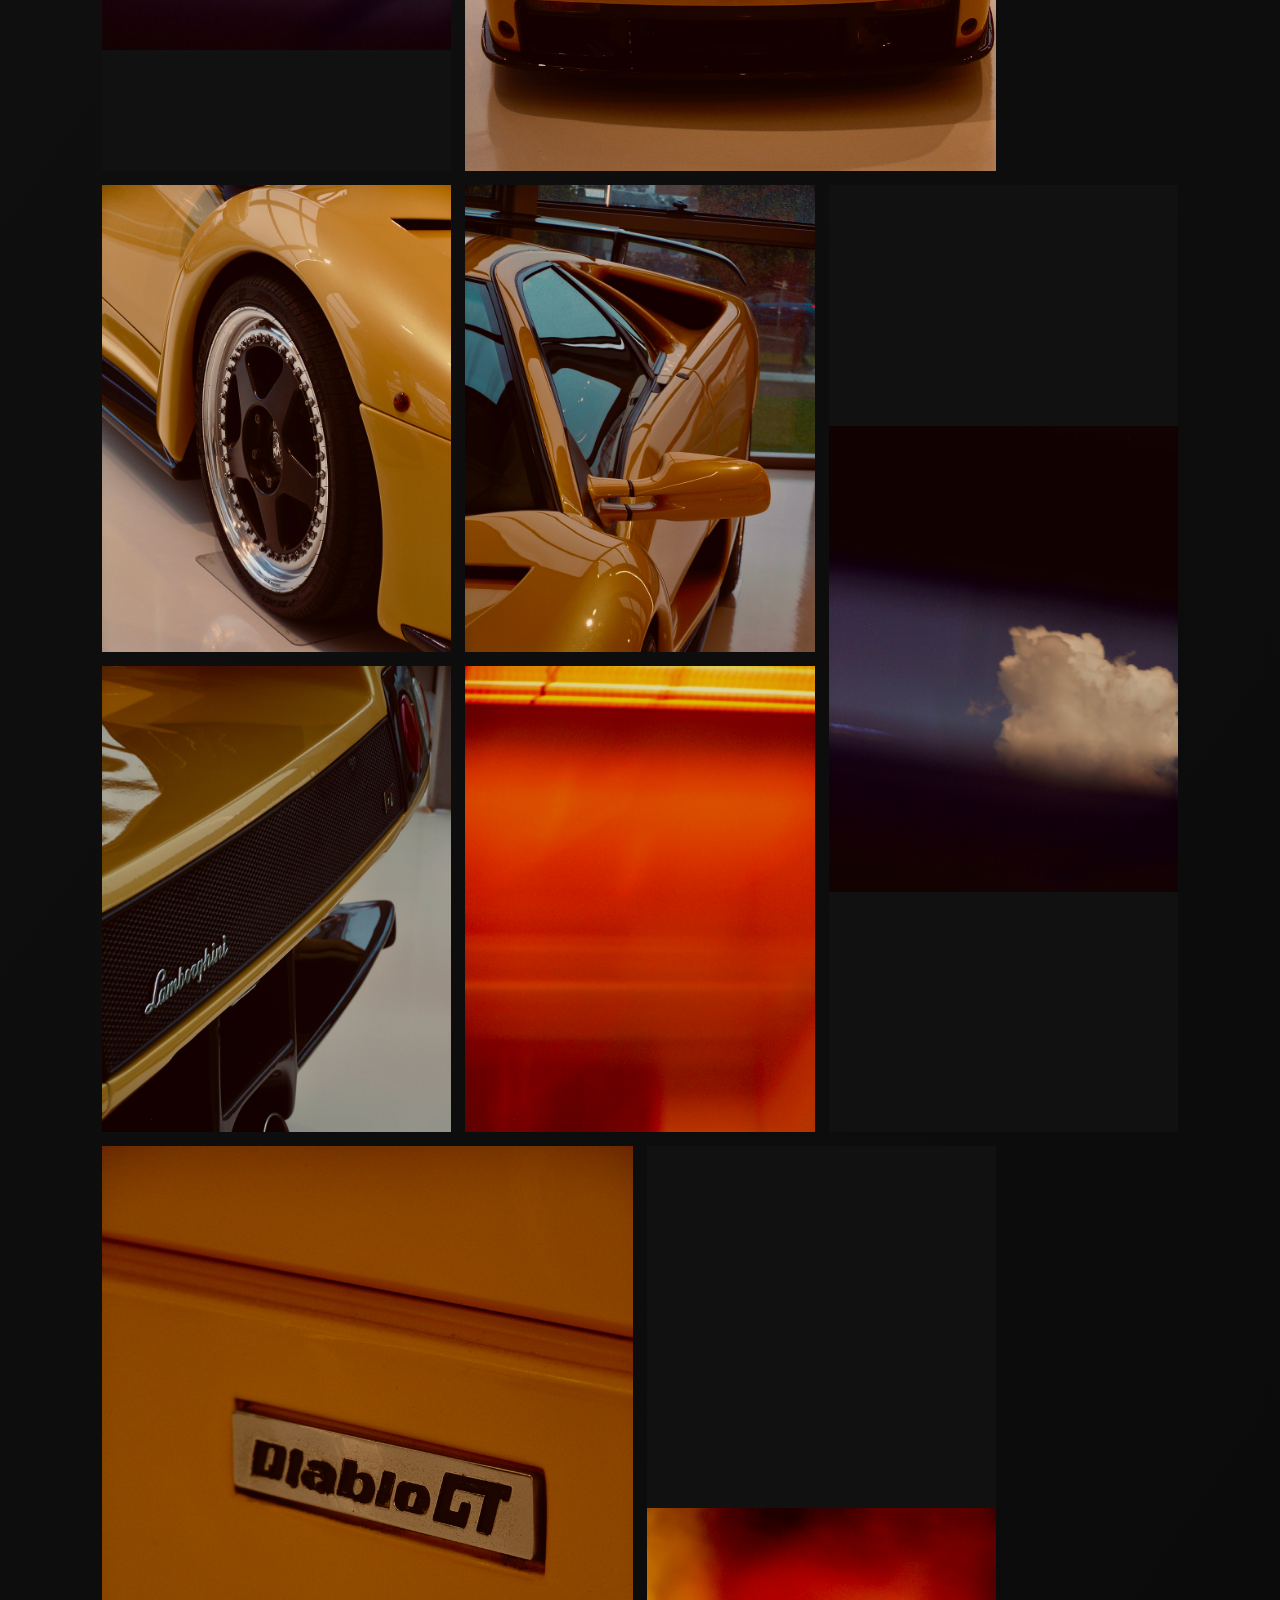
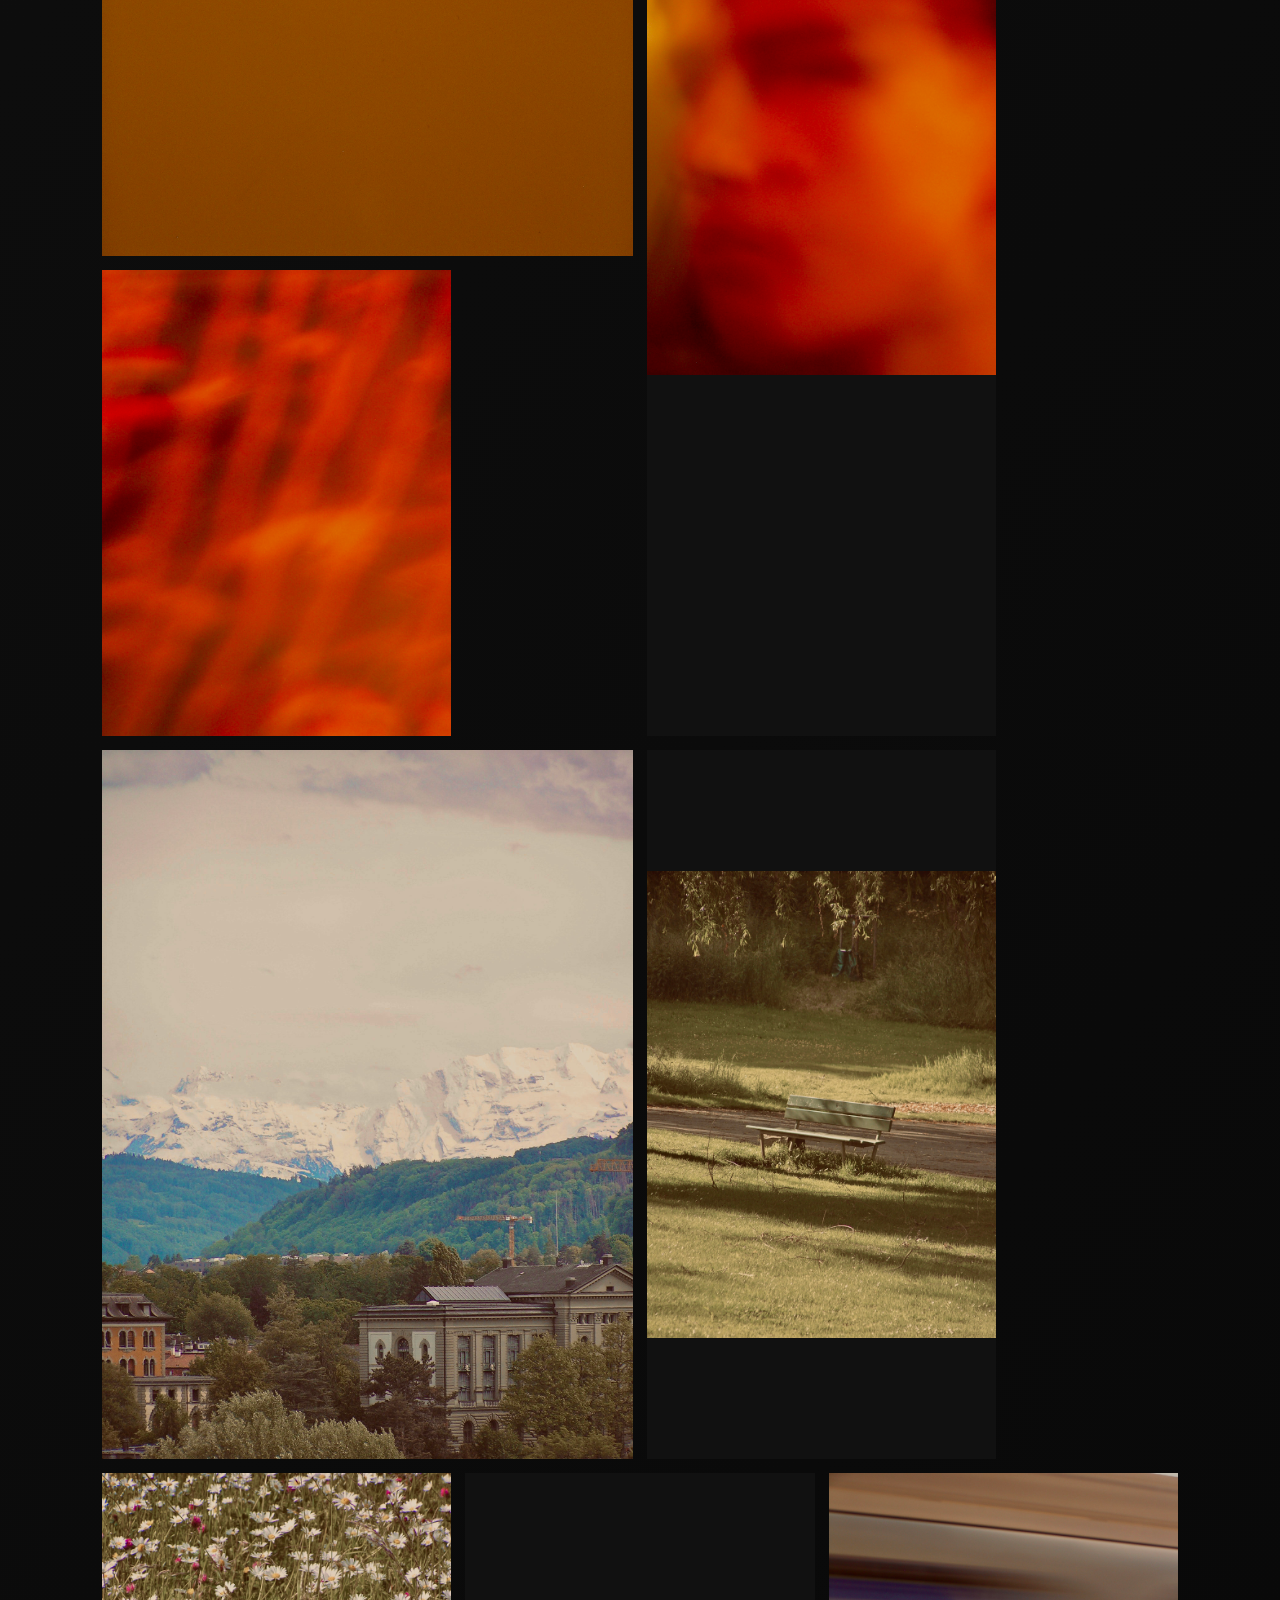
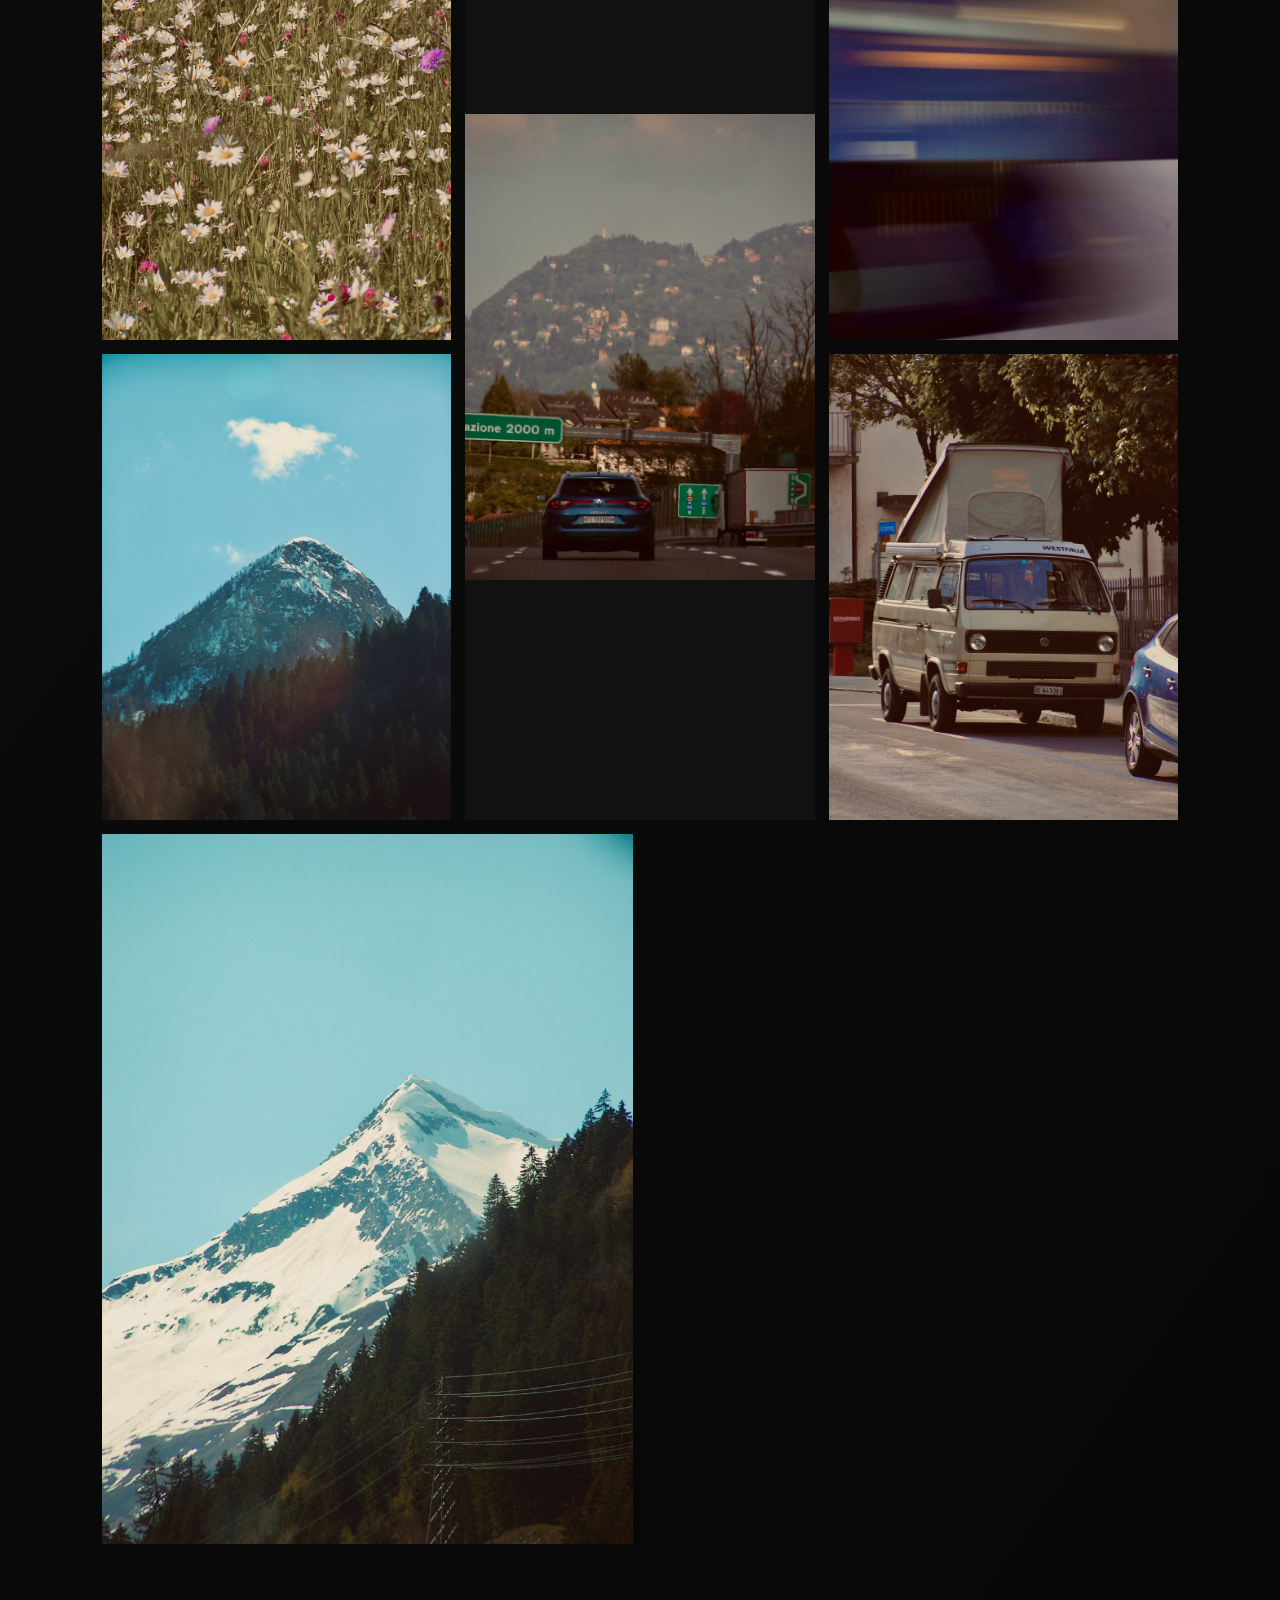
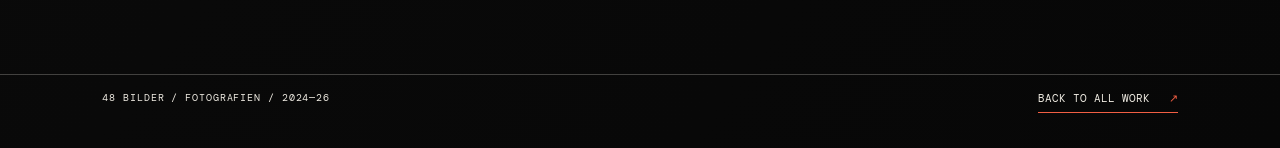
==== commit 5d4d1b09: "Website aktualisiert" ====
--- a/fotografien.html
+++ b/fotografien.html
@@ -12,7 +12,7 @@
   <header class="site-header">
     <a class="wordmark" href="index.html#top" aria-label="Simeon Startseite">S<span>/</span>MEON</a>
     <a class="back-link" href="index.html#work">← zurück zu work</a>
-    <span class="header-note">03 / 03</span>
+    <span class="header-note">04 / 04</span>
   </header>
   <main>
     <section class="project-hero section-pad photography-hero">
--- a/style.css
+++ b/style.css
@@ -25,11 +25,20 @@
 .project-color{grid-column:1/-1;width:67%;margin-left:33%}.visual-color{background:#121212;color:var(--paper);border:1px solid rgba(238,234,225,.25)}.visual-color:after{content:'';position:absolute;width:55%;height:180%;left:18%;top:-38%;background:var(--coral);border-radius:50%;filter:blur(28px);opacity:.7;transform:rotate(25deg)}.visual-color .visual-word,.visual-color .visual-caption,.visual-color .project-number{z-index:1}.color-orb{position:absolute;z-index:1;width:35%;aspect-ratio:1;border-radius:50%;background:var(--acid);left:48%;top:25%;box-shadow:0 0 45px rgba(217,255,79,.55)}.study-page{background:#080808;color:var(--paper);background-image:radial-gradient(circle at 80% 15%,rgba(217,255,79,.07),transparent 24%),linear-gradient(125deg,#080808 0%,#111 48%,#070707 100%)}.study-intro{padding-top:130px;padding-bottom:105px;display:grid;grid-template-columns:1.1fr .9fr;gap:8vw;align-items:end}.study-intro h1{font:500 clamp(72px,12vw,170px)/.76 var(--display);letter-spacing:-.095em;margin:0}.study-intro h1 em,.light-lab h2 em,.note-card h3 em{font:400 .92em Georgia,serif}.study-lead{max-width:460px;font-size:14px;line-height:1.8;color:#c5c1b9}.study-lead .mono{font-size:9px;color:var(--acid);margin-top:32px}.light-lab{padding-top:85px;padding-bottom:135px;background:#111;border-top:1px solid rgba(238,234,225,.15);border-bottom:1px solid rgba(238,234,225,.15)}.lab-head{display:flex;justify-content:space-between;align-items:end}.light-lab h2{font:500 clamp(54px,8vw,105px)/.8 var(--display);letter-spacing:-.09em;margin:0}.lab-note{max-width:250px;font-size:12px;line-height:1.6;color:#aaa69f;margin:0}.lab-controls{display:flex;align-items:center;gap:24px;border-bottom:1px solid rgba(238,234,225,.2);padding:55px 0 15px;font:10px var(--mono);text-transform:uppercase}.light-mode{border:0;border-bottom:1px solid transparent;background:transparent;color:#88847d;cursor:pointer;padding:8px 0;font:inherit;text-transform:uppercase}.light-mode.is-active{color:var(--acid);border-color:var(--acid)}.angle-control{margin-left:auto;display:flex;gap:14px;align-items:center;color:#88847d}.angle-control input{accent-color:var(--coral);width:110px}.angle-control output{width:30px;color:var(--paper)}.light-stage{height:min(58vw,680px);min-height:420px;margin-top:36px;position:relative;overflow:hidden;background:radial-gradient(circle at 52% 40%,rgba(241,94,67,.2),transparent 20%),#080808;perspective:900px;transform-style:preserve-3d}.stage-grid{position:absolute;inset:48% -20% -55%;background:linear-gradient(rgba(238,234,225,.12) 1px,transparent 1px),linear-gradient(90deg,rgba(238,234,225,.12) 1px,transparent 1px);background-size:55px 55px;transform:rotateX(65deg);transform-origin:top}.stage-axis{position:absolute;left:50%;top:0;width:1px;height:100%;background:rgba(238,234,225,.15)}.axis-y{transform:rotate(90deg)}.light-rig{position:absolute;left:50%;top:13%;width:190px;height:145px;transform:translateX(-50%) rotateX(-10deg) rotateY(-18deg);transform-style:preserve-3d;transition:all .5s ease}.rig-softbox{display:block;width:100px;height:45px;margin:auto;background:var(--acid);box-shadow:0 0 75px 25px rgba(217,255,79,.28);transform:rotateX(55deg) skewX(-15deg)}.rig-arm{display:block;width:2px;height:82px;background:#777;position:absolute;left:50%;top:42px}.rig-label{position:absolute;top:118px;left:70px;color:var(--acid);font:9px var(--mono);text-transform:uppercase;white-space:nowrap}.subject-3d{position:absolute;left:50%;top:47%;width:250px;height:300px;transform:translate(-50%,-50%) rotateY(-8deg);transform-style:preserve-3d;transition:transform .5s ease}.subject-head{position:absolute;left:70px;top:0;width:112px;height:154px;border-radius:48% 48% 44% 44%;background:linear-gradient(90deg,#2b1516,#c45d43 54%,#321516);box-shadow:25px 10px 0 -3px rgba(0,0,0,.5);transform:translateZ(35px)}.subject-face{position:absolute;left:33px;top:59px;width:9px;height:6px;border-radius:50%;background:var(--ink);box-shadow:39px 0 var(--ink)}.subject-nose{position:absolute;left:51px;top:68px;width:16px;height:25px;border-right:2px solid rgba(21,21,21,.65);border-radius:50%}.subject-shadow{position:absolute;left:49px;top:95px;width:18px;height:7px;border-bottom:2px solid var(--ink);border-radius:50%}.subject-body{position:absolute;left:25px;top:135px;width:205px;height:190px;border-radius:45% 45% 0 0;background:linear-gradient(90deg,#160e11,#4b1f25 55%,#120d10);transform:translateZ(5px)}.stage-label{position:absolute;font:9px var(--mono);text-transform:uppercase;color:#8b8780;line-height:1.6}.stage-label span{color:var(--coral);font-size:18px}.stage-label-left{left:25px;bottom:25px}.stage-label-right{right:25px;bottom:25px;text-align:right}.stage-mode-label{position:absolute;left:25px;top:25px;color:var(--acid);font:10px var(--mono);text-transform:uppercase;letter-spacing:.1em}.mode-description{display:flex;gap:25px;padding-top:20px;font-size:12px;color:#aaa69f}.mode-description strong{color:var(--acid);font:10px var(--mono);text-transform:uppercase;min-width:145px}.mode-description span{max-width:450px;line-height:1.6}.study-notes{display:grid;grid-template-columns:1fr 1fr;gap:8vw;padding-top:135px;padding-bottom:135px}.note-card{border-top:1px solid rgba(238,234,225,.25);padding-top:15px}.note-card .mono{color:var(--coral);font-size:9px}.note-card h3{font:500 clamp(38px,5vw,70px)/.85 var(--display);letter-spacing:-.08em;margin:70px 0 0}.note-copy{max-width:360px;align-self:end;color:#aaa69f;font-size:14px;line-height:1.8}.note-copy .mono{color:var(--acid);font-size:9px;margin-top:45px}
 @media(max-width:700px){.project-color{grid-column:auto;width:100%;margin-left:0}.study-intro{display:block;padding-top:80px;padding-bottom:75px}.study-intro h1{font-size:22vw}.study-lead{margin-top:40px;font-size:13px}.light-lab{padding-top:75px;padding-bottom:90px}.lab-head{display:block}.lab-note{margin-top:32px}.lab-controls{gap:12px;flex-wrap:wrap;padding-top:42px}.light-mode{font-size:9px}.angle-control{width:100%;margin:8px 0 0;justify-content:space-between}.angle-control input{flex:1}.light-stage{height:118vw;min-height:440px;margin-top:25px}.light-rig{top:11%;transform:translateX(-50%) scale(.78) rotateX(-10deg) rotateY(-18deg)}.subject-3d{transform:translate(-50%,-50%) scale(.82) rotateY(-8deg)}.mode-description{display:block}.mode-description strong{display:block;margin-bottom:10px}.study-notes{display:block;padding-top:90px;padding-bottom:90px}.note-card h3{margin-top:55px;font-size:16vw}.note-copy{margin-top:65px;font-size:13px}}
 @media(max-width:700px){.mode-description .equipment{grid-template-columns:1fr;gap:6px;margin-top:18px}.mode-description .equipment b{display:block}.light-stage[data-mode="rembrandt"] .light-rig,.light-stage[data-mode="loop"] .light-rig,.light-stage[data-mode="split"] .light-rig,.light-stage[data-mode="rim"] .light-rig{transform:translateX(-50%) scale(.78) rotateX(-10deg) rotateY(-18deg)}}
+.visual-behind{background:#081014;color:var(--paper);overflow:hidden}.visual-behind .project-cover{opacity:.62;mix-blend-mode:screen;filter:saturate(.8) contrast(1.15)}.visual-behind:after{content:'';position:absolute;inset:0;background:linear-gradient(135deg,rgba(8,16,20,.05),rgba(8,8,8,.82))}.visual-behind .visual-word,.visual-behind .visual-caption,.visual-behind .project-number{z-index:2}.visual-behind .visual-word{color:var(--acid);text-shadow:0 2px 20px rgba(0,0,0,.45)}.project-behind{width:76%;margin-left:24%;grid-column:1/-1}.behind-cross{position:absolute;z-index:1;right:10%;top:18%;width:92px;height:92px;border:1px solid var(--coral);transform:rotate(45deg);opacity:.9}.behind-cross:before,.behind-cross:after{content:'';position:absolute;background:var(--coral)}.behind-cross:before{width:1px;height:128%;left:50%;top:-14%}.behind-cross:after{height:1px;width:128%;left:-14%;top:50%}
+.behind-page{background:#080d10;background-image:radial-gradient(circle at 12% 24%,rgba(241,94,67,.13),transparent 24%),linear-gradient(125deg,#080d10 0%,#11191b 48%,#071013 100%)}.behind-hero{position:relative;overflow:hidden}.behind-hero .project-page-title h1{font-size:clamp(65px,10vw,145px)}.behind-hero .eyebrow{color:var(--acid)}.behind-marker{position:absolute;right:10%;top:15%;width:150px;height:150px;border:1px solid rgba(217,255,79,.55);transform:rotate(18deg);display:grid;place-items:center;color:var(--acid);font:10px/1.5 var(--mono);letter-spacing:.12em;text-align:center}.behind-marker:before,.behind-marker:after{content:'';position:absolute;background:var(--coral)}.behind-marker:before{width:1px;height:180%;top:-40%}.behind-marker:after{height:1px;width:180%;left:-40%}.behind-marker i{position:absolute;width:22px;height:22px;border-radius:50%;background:var(--coral);box-shadow:0 0 0 8px rgba(241,94,67,.13)}.behind-marker span{position:relative;z-index:1}.behind-gallery{padding-bottom:130px}.behind-gallery-grid{display:grid;grid-template-columns:repeat(12,1fr);grid-auto-flow:dense;gap:18px;align-items:start}.behind-shot{grid-column:span 4;margin:0;position:relative;background:#11191b;overflow:hidden}.behind-shot img{display:block;width:100%;height:clamp(260px,32vw,480px);object-fit:cover;filter:saturate(.78) contrast(1.08);transition:transform .7s cubic-bezier(.2,.75,.25,1),filter .7s ease}.behind-shot-feature{grid-column:span 7;grid-row:span 2}.behind-shot-feature img{height:clamp(520px,66vw,920px)}.behind-shot-tall{grid-column:span 5;grid-row:span 2}.behind-shot-tall img{height:clamp(430px,54vw,760px)}.behind-shot-wide{grid-column:span 7}.behind-shot-wide img{height:clamp(240px,29vw,420px)}.behind-shot:hover img{transform:scale(1.035);filter:saturate(1) contrast(1.08)}.behind-shot figcaption{position:absolute;left:14px;bottom:12px;color:var(--paper);font:9px var(--mono);text-transform:uppercase;letter-spacing:.08em;text-shadow:0 1px 8px #000}.behind-shot:after{content:'';position:absolute;inset:0;border:1px solid rgba(217,255,79,.25);pointer-events:none}
+@media(max-width:700px){.project-behind{width:100%;margin-left:0}.behind-cross{width:60px;height:60px;right:12%;top:14%}.behind-hero .project-page-title h1{font-size:18vw}.behind-marker{position:relative;right:auto;top:auto;margin:60px 0 0 auto;width:108px;height:108px}.behind-gallery{padding-bottom:85px}.behind-gallery-grid{grid-template-columns:repeat(2,1fr);gap:10px}.behind-shot,.behind-shot-feature,.behind-shot-tall,.behind-shot-wide{grid-column:span 1;grid-row:span 1}.behind-shot img,.behind-shot-feature img,.behind-shot-tall img,.behind-shot-wide img{height:58vw}.behind-shot-feature,.behind-shot-wide{grid-column:span 2}.behind-shot-feature img,.behind-shot-wide img{height:92vw}}
+.portrait-behind{border-top:1px solid rgba(238,234,225,.25);padding-top:110px}.portrait-behind-head{display:grid;grid-template-columns:1fr 1fr;gap:8vw;align-items:end;margin-bottom:58px}.portrait-behind-head h2{font:500 clamp(55px,8vw,105px)/.8 var(--display);letter-spacing:-.09em;margin:0}.portrait-behind-head h2 em{font:400 .92em Georgia,serif}.portrait-behind-head>p{max-width:360px;margin:0 0 5px;color:#aaa69f;font-size:13px;line-height:1.8}.portrait-behind .behind-gallery-grid{margin-top:0}.portrait-behind .behind-shot:after{border-color:rgba(241,94,67,.35)}
+@media(max-width:700px){.portrait-behind{padding-top:85px}.portrait-behind-head{display:block;margin-bottom:42px}.portrait-behind-head h2{font-size:17vw}.portrait-behind-head>p{margin-top:35px;font-size:13px}}
+.flyer-page{background:#080d10;background-image:radial-gradient(circle at 88% 12%,rgba(217,255,79,.13),transparent 22%),linear-gradient(125deg,#080d10 0%,#14191a 48%,#080d10 100%)}.flyer-hero{position:relative;overflow:hidden}.flyer-hero .eyebrow,.flyer-section-heading .eyebrow{color:var(--acid)}.flyer-hero .project-page-title h1{font-size:clamp(70px,11vw,160px)}.flyer-hero-mark{position:absolute;right:11%;top:17%;width:142px;height:142px;border:1px solid var(--coral);display:grid;place-items:center;transform:rotate(-12deg);color:var(--coral);font:500 38px var(--display)}.flyer-hero-mark:before,.flyer-hero-mark:after{content:'';position:absolute;background:var(--acid)}.flyer-hero-mark:before{width:1px;height:170%;top:-35%}.flyer-hero-mark:after{height:1px;width:170%;left:-35%}.flyer-hero-mark i{position:absolute;width:16px;height:16px;border-radius:50%;background:var(--acid);box-shadow:0 0 0 8px rgba(217,255,79,.15)}.flyer-hero-mark span{position:relative;z-index:1}.flyer-comparison{padding-top:100px;padding-bottom:145px;background:#111719;border-top:1px solid rgba(238,234,225,.18);border-bottom:1px solid rgba(238,234,225,.18)}.flyer-section-heading{display:grid;grid-template-columns:1fr 1fr;gap:8vw;align-items:end}.flyer-section-heading h2,.flyer-notes h2{font:500 clamp(55px,8vw,110px)/.8 var(--display);letter-spacing:-.09em;margin:0}.flyer-section-heading h2 em,.flyer-notes h2 em{font:400 .92em Georgia,serif}.flyer-progress{max-width:390px;color:#aaa69f;font-size:13px;line-height:1.8;margin:0 0 5px}.comparison-controls{display:grid;grid-template-columns:auto minmax(160px,360px) auto;align-items:center;gap:18px;margin:75px 0 32px;color:var(--acid)}.comparison-controls label{display:flex;gap:12px;align-items:center;font:10px var(--mono);text-transform:uppercase;white-space:nowrap}.comparison-range{width:100%;accent-color:var(--coral);cursor:ew-resize}.comparison-controls>.mono{grid-column:3;font-size:9px;color:#89857e}.comparison-grid{display:grid;grid-template-columns:1fr 1fr;gap:18px}.comparison-item{min-width:0}.comparison-frame{position:relative;aspect-ratio:700 / 990;background:#080808;overflow:hidden;border:1px solid rgba(238,234,225,.25);box-shadow:12px 12px 0 var(--coral)}.comparison-frame img{position:absolute;inset:0;display:block;width:100%;height:100%;object-fit:contain}.comparison-old{background:#f5f5f5}.comparison-new{position:absolute;inset:0;clip-path:inset(0 0 0 var(--compare-position,50%));overflow:hidden}.comparison-new img{background:#b8ff6b}.comparison-divider{position:absolute;z-index:2;top:0;bottom:0;left:var(--compare-position,50%);width:2px;background:var(--acid);transform:translateX(-1px);pointer-events:none;box-shadow:0 0 0 1px rgba(8,8,8,.25)}.comparison-divider span{position:absolute;top:50%;left:50%;width:36px;height:36px;border:1px solid var(--acid);background:var(--coral);transform:translate(-50%,-50%) rotate(45deg)}.comparison-divider span:before,.comparison-divider span:after{content:'';position:absolute;background:var(--paper)}.comparison-divider span:before{width:1px;height:18px;left:17px;top:8px}.comparison-divider span:after{height:1px;width:18px;left:8px;top:17px}.comparison-meta{display:flex;justify-content:space-between;padding-top:15px;color:#89857e}.flyer-notes{display:grid;grid-template-columns:1fr 1fr;gap:8vw;align-items:end;padding-top:120px;padding-bottom:145px}.flyer-note-copy{max-width:400px;color:#aaa69f;font-size:13px;line-height:1.8}.flyer-note-copy .mono{color:var(--acid);font-size:9px;line-height:1.8;margin-top:35px}.project-flyer{width:78%;margin-left:22%;grid-column:1/-1}.visual-flyer{background:#b8ff6b;color:var(--ink);overflow:hidden}.visual-flyer .project-cover{opacity:.82;mix-blend-mode:multiply;object-position:center}.visual-flyer:after{content:'';position:absolute;inset:0;background:linear-gradient(135deg,rgba(217,255,79,.06),rgba(8,8,8,.58))}.visual-flyer .visual-word,.visual-flyer .visual-caption,.visual-flyer .project-number,.flyer-mark{z-index:2}.visual-flyer .visual-word{color:var(--ink);text-shadow:0 2px 20px rgba(217,255,79,.35)}.flyer-mark{position:absolute;right:10%;top:16%;width:62px;height:62px;border:1px solid var(--coral);display:grid;place-items:center;color:var(--coral);font:20px var(--display);transform:rotate(18deg)}
+@media(max-width:700px){.flyer-hero .project-page-title h1{font-size:20vw}.flyer-hero-mark{position:relative;right:auto;top:auto;margin:60px 0 0 auto;width:105px;height:105px}.flyer-comparison{padding-top:80px;padding-bottom:100px}.flyer-section-heading{display:block}.flyer-section-heading h2,.flyer-notes h2{font-size:17vw}.flyer-progress{margin-top:38px}.comparison-controls{grid-template-columns:1fr auto;gap:12px;margin:55px 0 28px}.comparison-controls label{grid-column:1/-1;justify-content:space-between}.comparison-range{grid-column:1/-1;grid-row:2}.comparison-controls>.mono{grid-column:1/-1;grid-row:3}.comparison-grid{display:block}.comparison-item{margin-bottom:48px}.comparison-frame{box-shadow:8px 8px 0 var(--coral)}.flyer-notes{display:block;padding-top:85px;padding-bottom:95px}.flyer-note-copy{margin-top:55px}.project-flyer{width:100%;margin-left:0}}
+@media(min-width:701px){.nav a{position:relative;padding-bottom:7px}.nav a:after{content:'';position:absolute;left:0;right:100%;bottom:0;height:1px;background:var(--coral);transition:right .35s cubic-bezier(.2,.75,.25,1)}.nav a:hover:after{right:0}.project{transition:transform .55s cubic-bezier(.2,.75,.25,1)}.project:hover{transform:translateY(-4px)}.project-type{transition:color .3s ease,letter-spacing .3s ease}.project:hover .project-type{color:var(--coral);letter-spacing:.13em}.project-meta h3{transition:transform .45s cubic-bezier(.2,.75,.25,1),color .3s ease}.project:hover .project-meta h3{color:var(--coral)}.skills-list li{transition:color .25s ease,transform .35s cubic-bezier(.2,.75,.25,1)}.skills-list li:hover{color:var(--acid);transform:translateX(8px)}.contact-details a{transition:color .3s ease,transform .35s cubic-bezier(.2,.75,.25,1)}.contact-details a:hover{color:var(--acid);transform:translateX(-10px)}}
 
 /* Motion system: the page should feel like one continuous, tactile sequence. */
 body{animation:page-arrive .8s cubic-bezier(.2,.7,.2,1) both}
 @keyframes page-arrive{from{opacity:0}to{opacity:1}}
 .scroll-progress{position:fixed;z-index:30;top:0;left:0;width:100%;height:3px;background:var(--coral);transform:scaleX(0);transform-origin:left center;pointer-events:none}
+.hero-art,.project-visual,.method-visual{translate:0 var(--scroll-lift,0px);rotate:var(--scroll-tilt,0deg);will-change:translate,rotate}
 .reveal{opacity:0;transform:translateY(28px);transition:opacity .8s ease,transform .8s cubic-bezier(.2,.75,.25,1)}
 .reveal.visible{opacity:1;transform:none}
 .reveal-delay{transition-delay:.16s}
